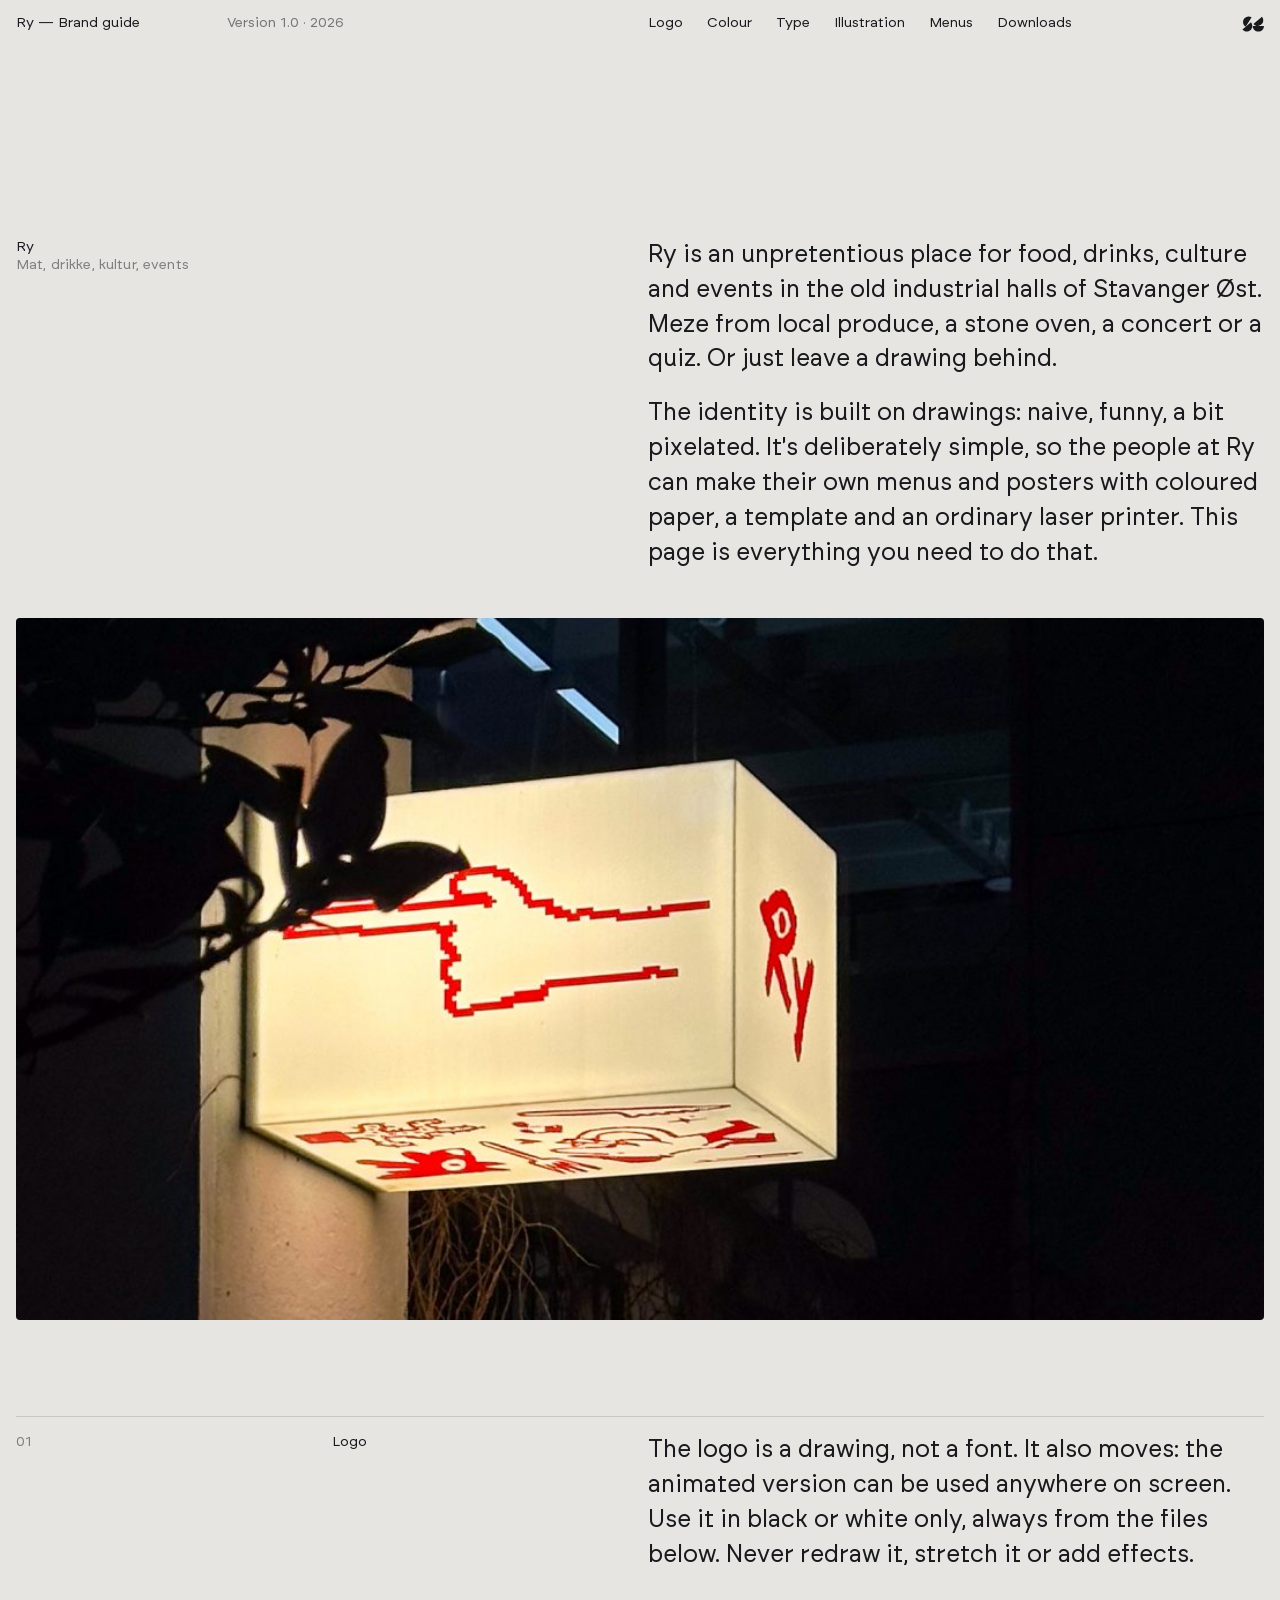
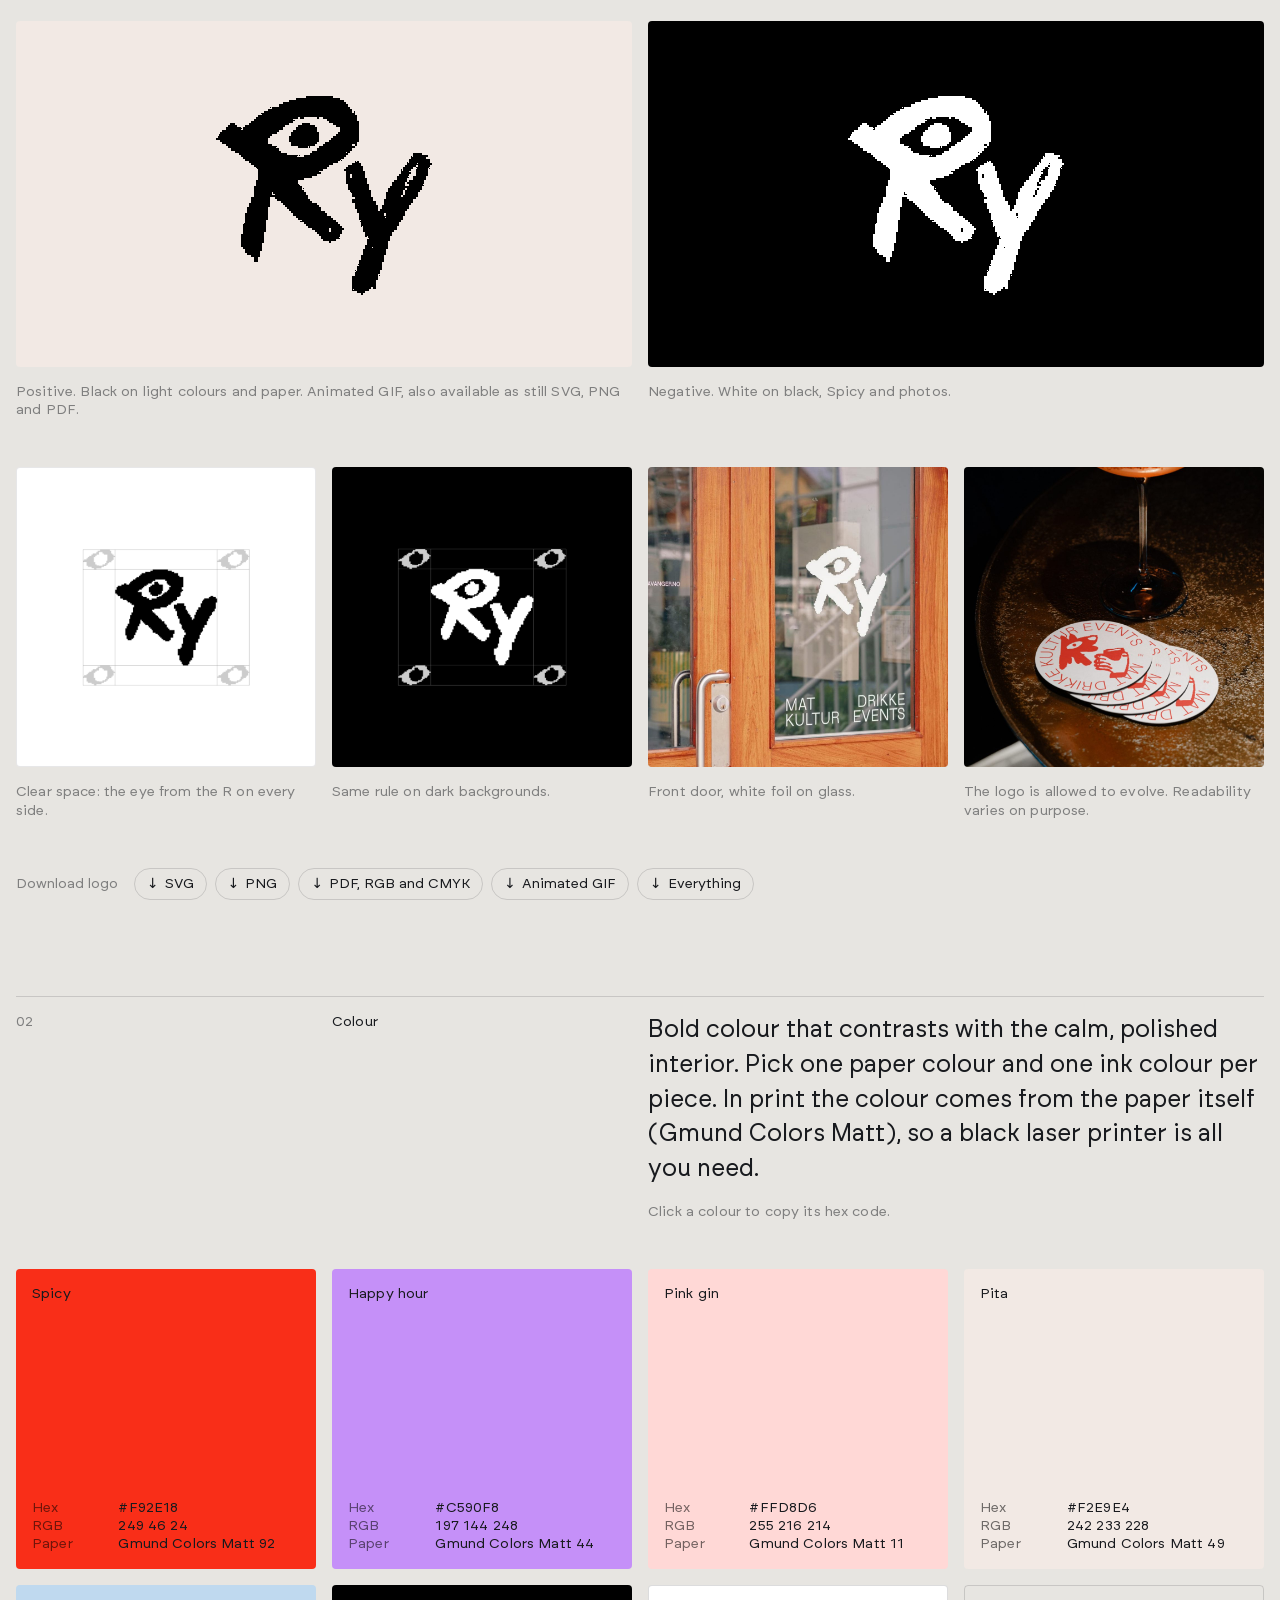
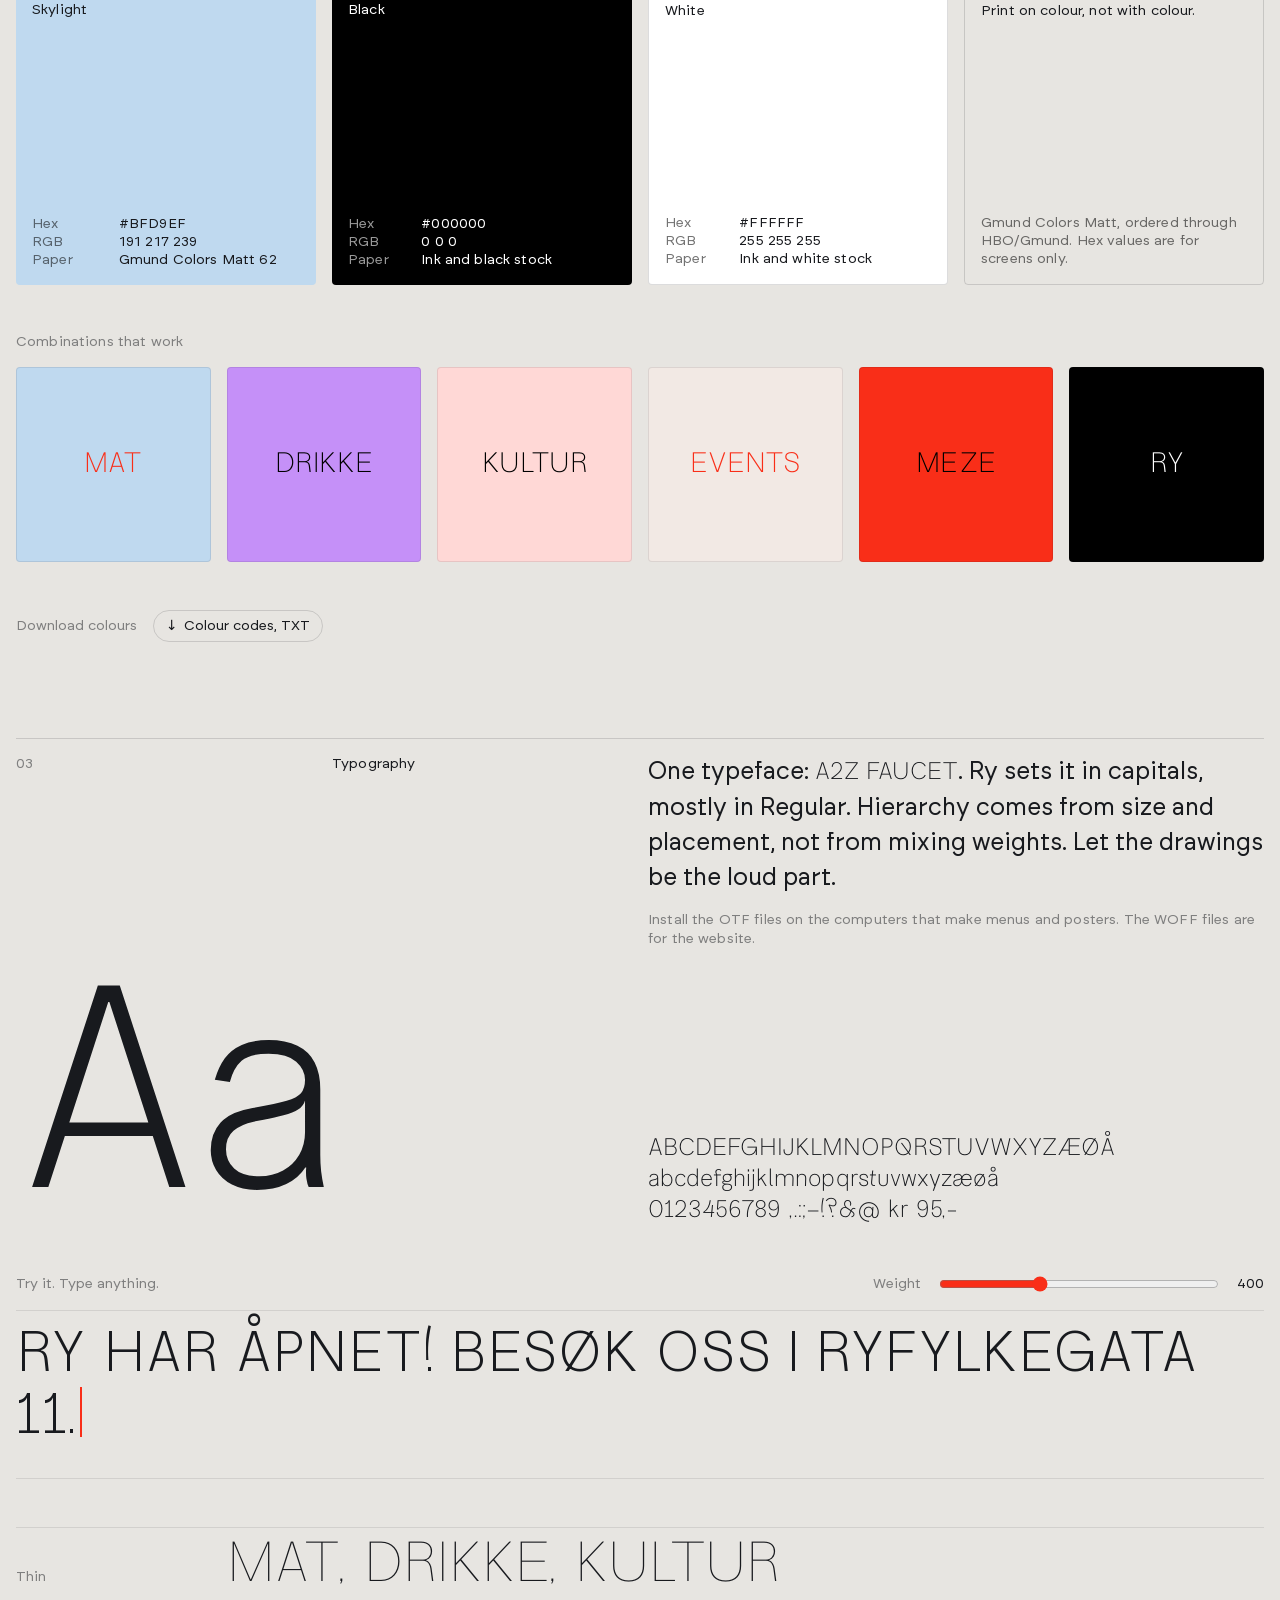
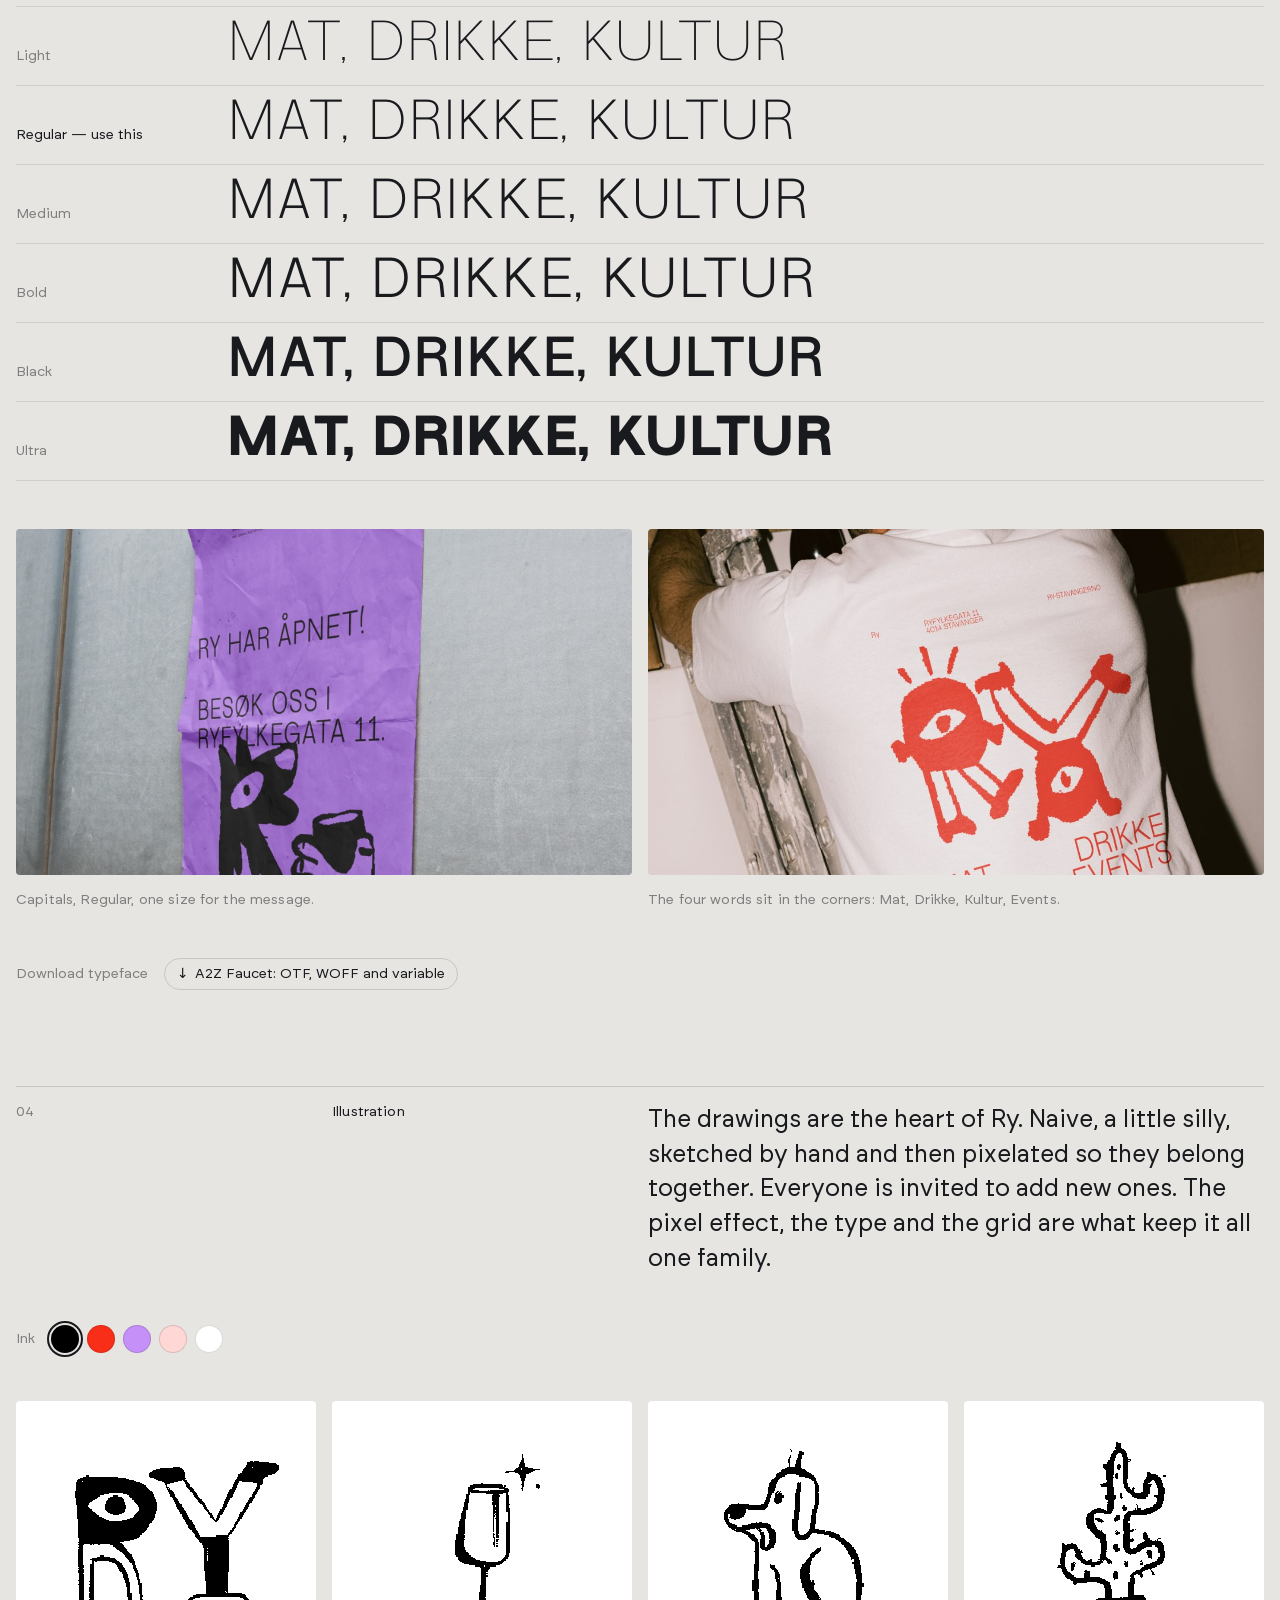
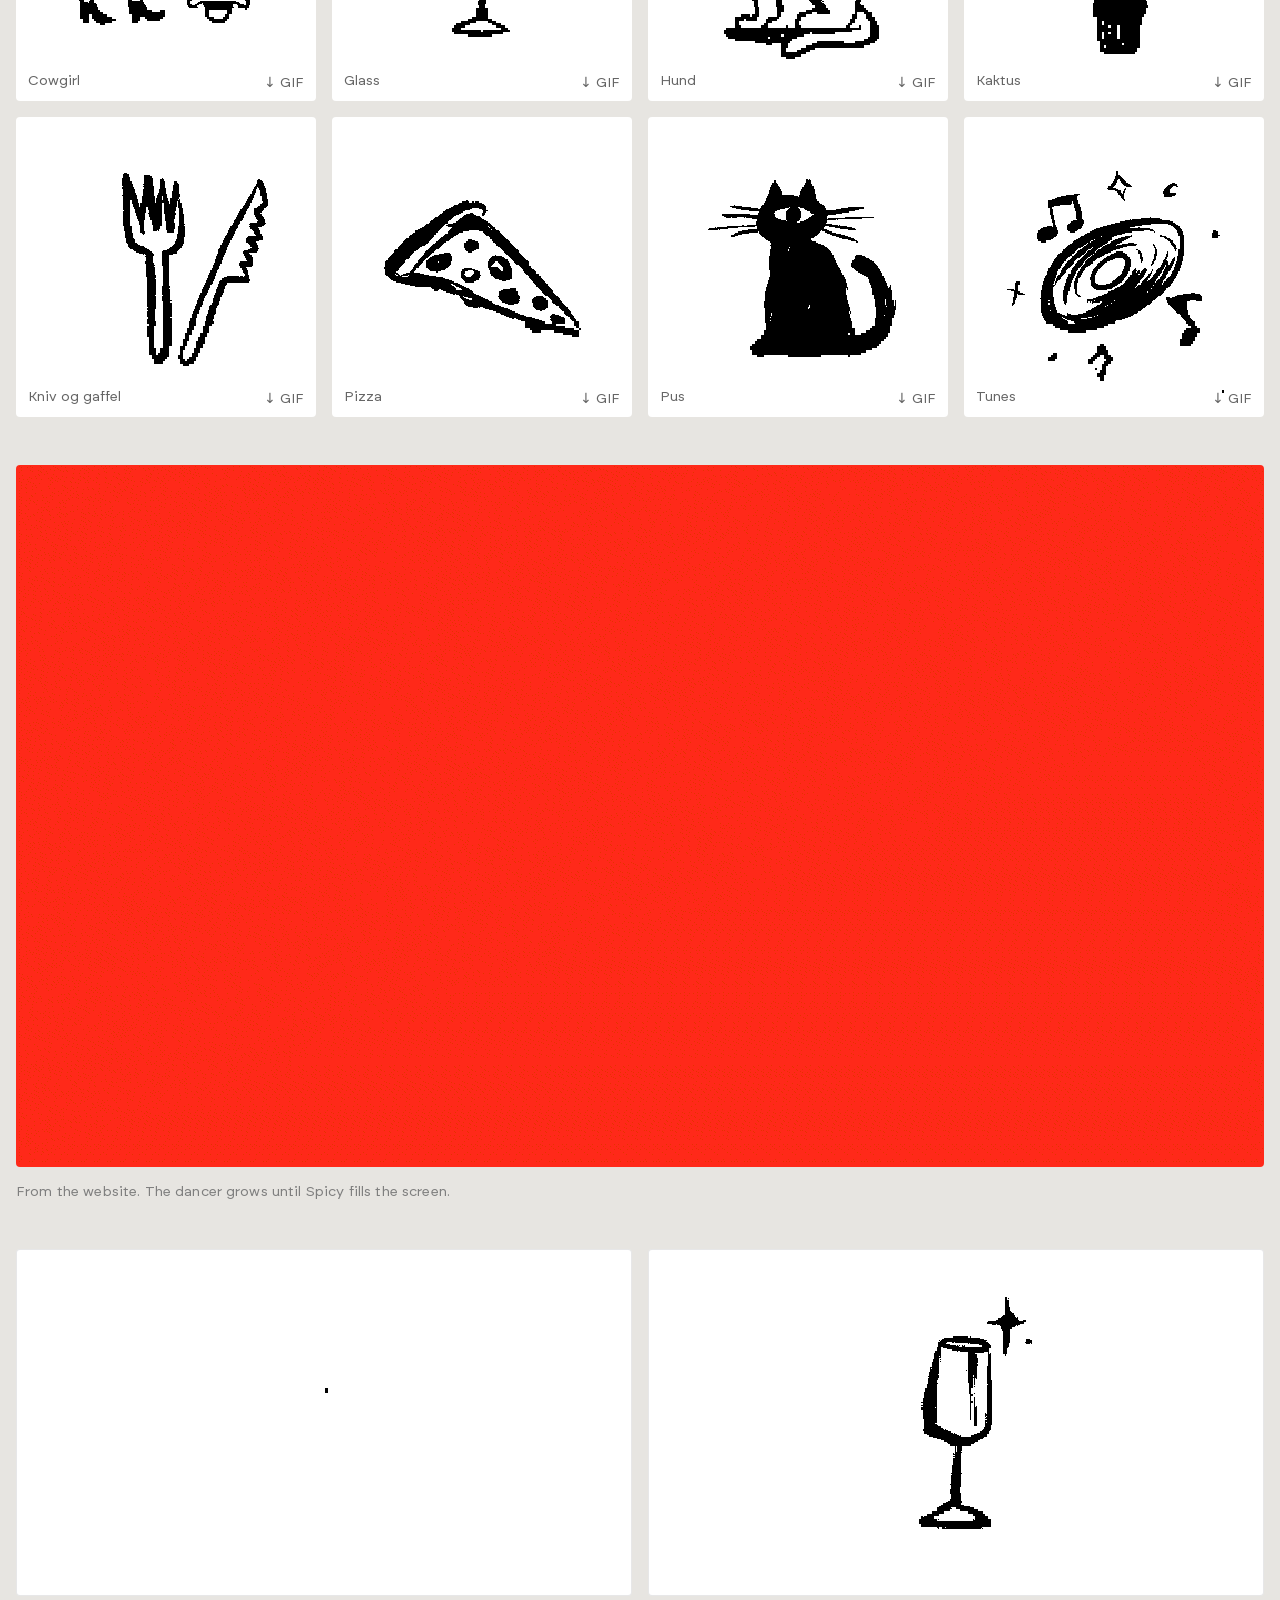
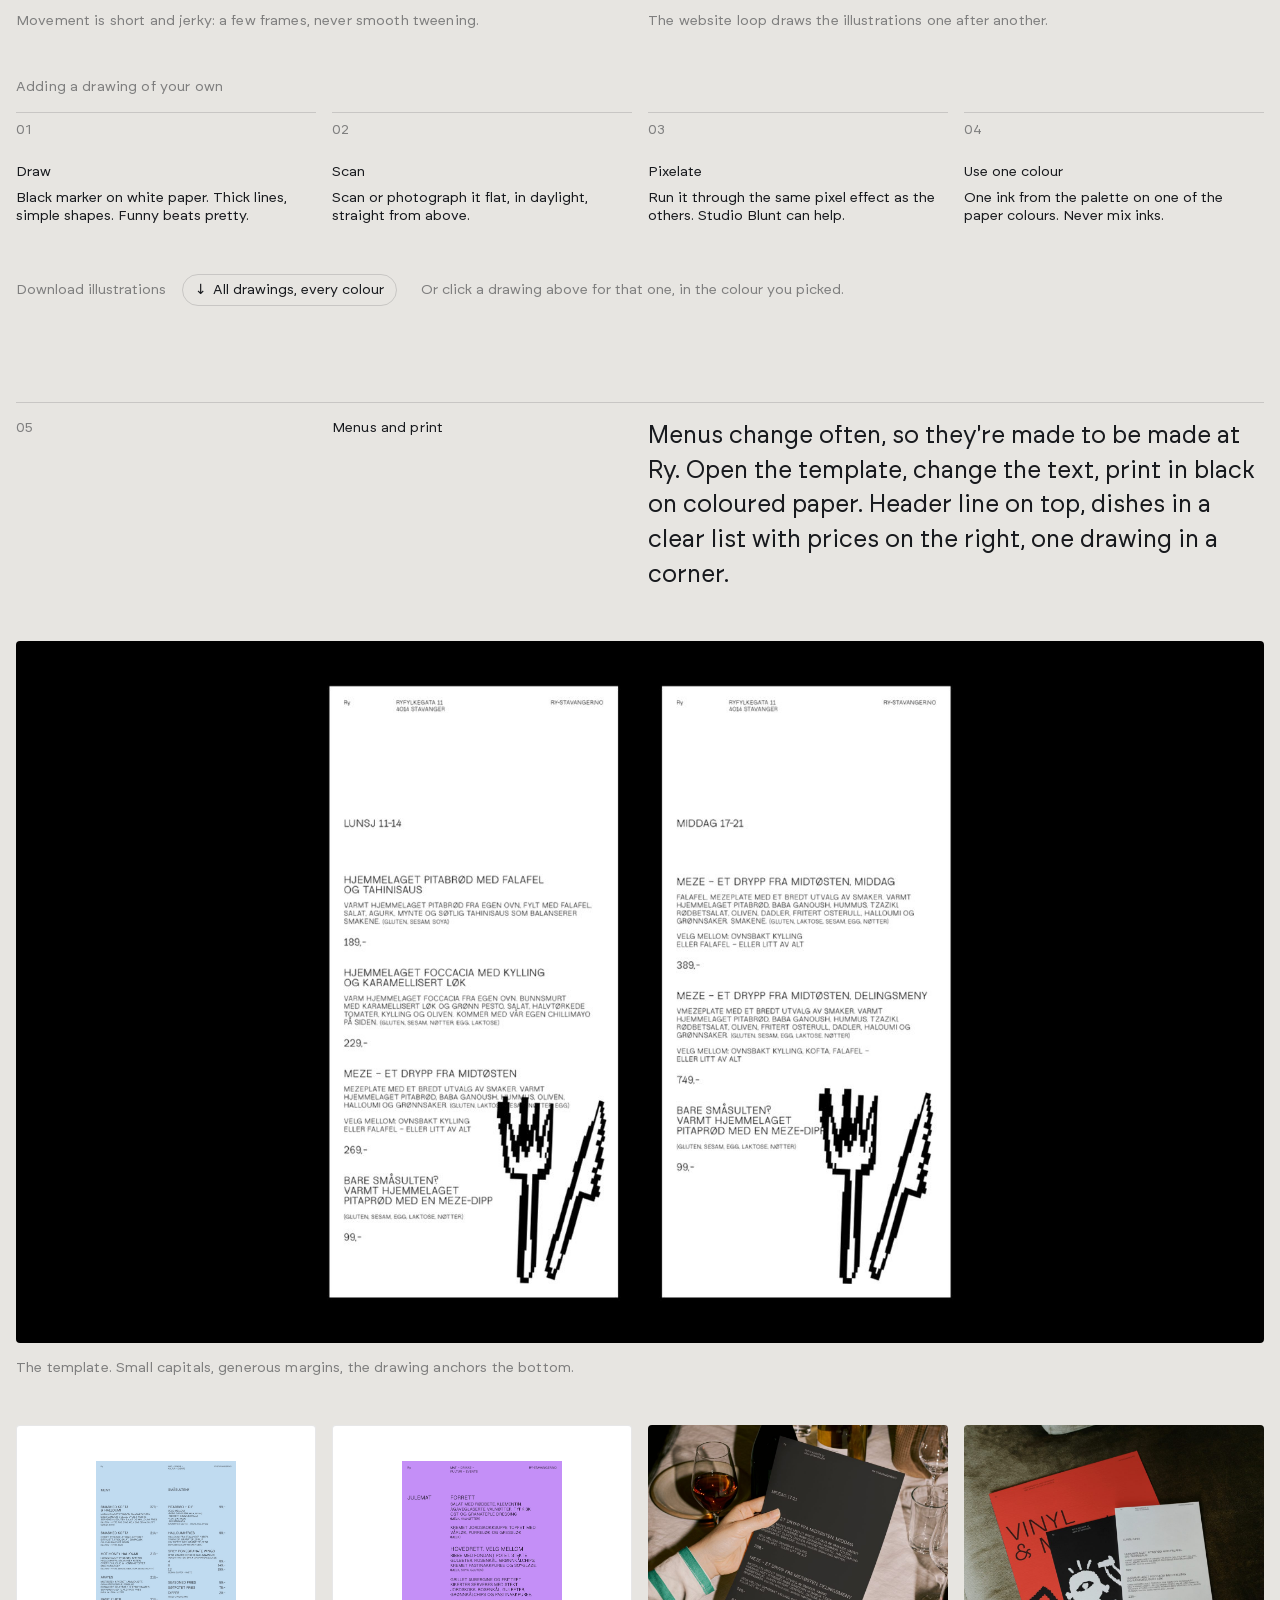
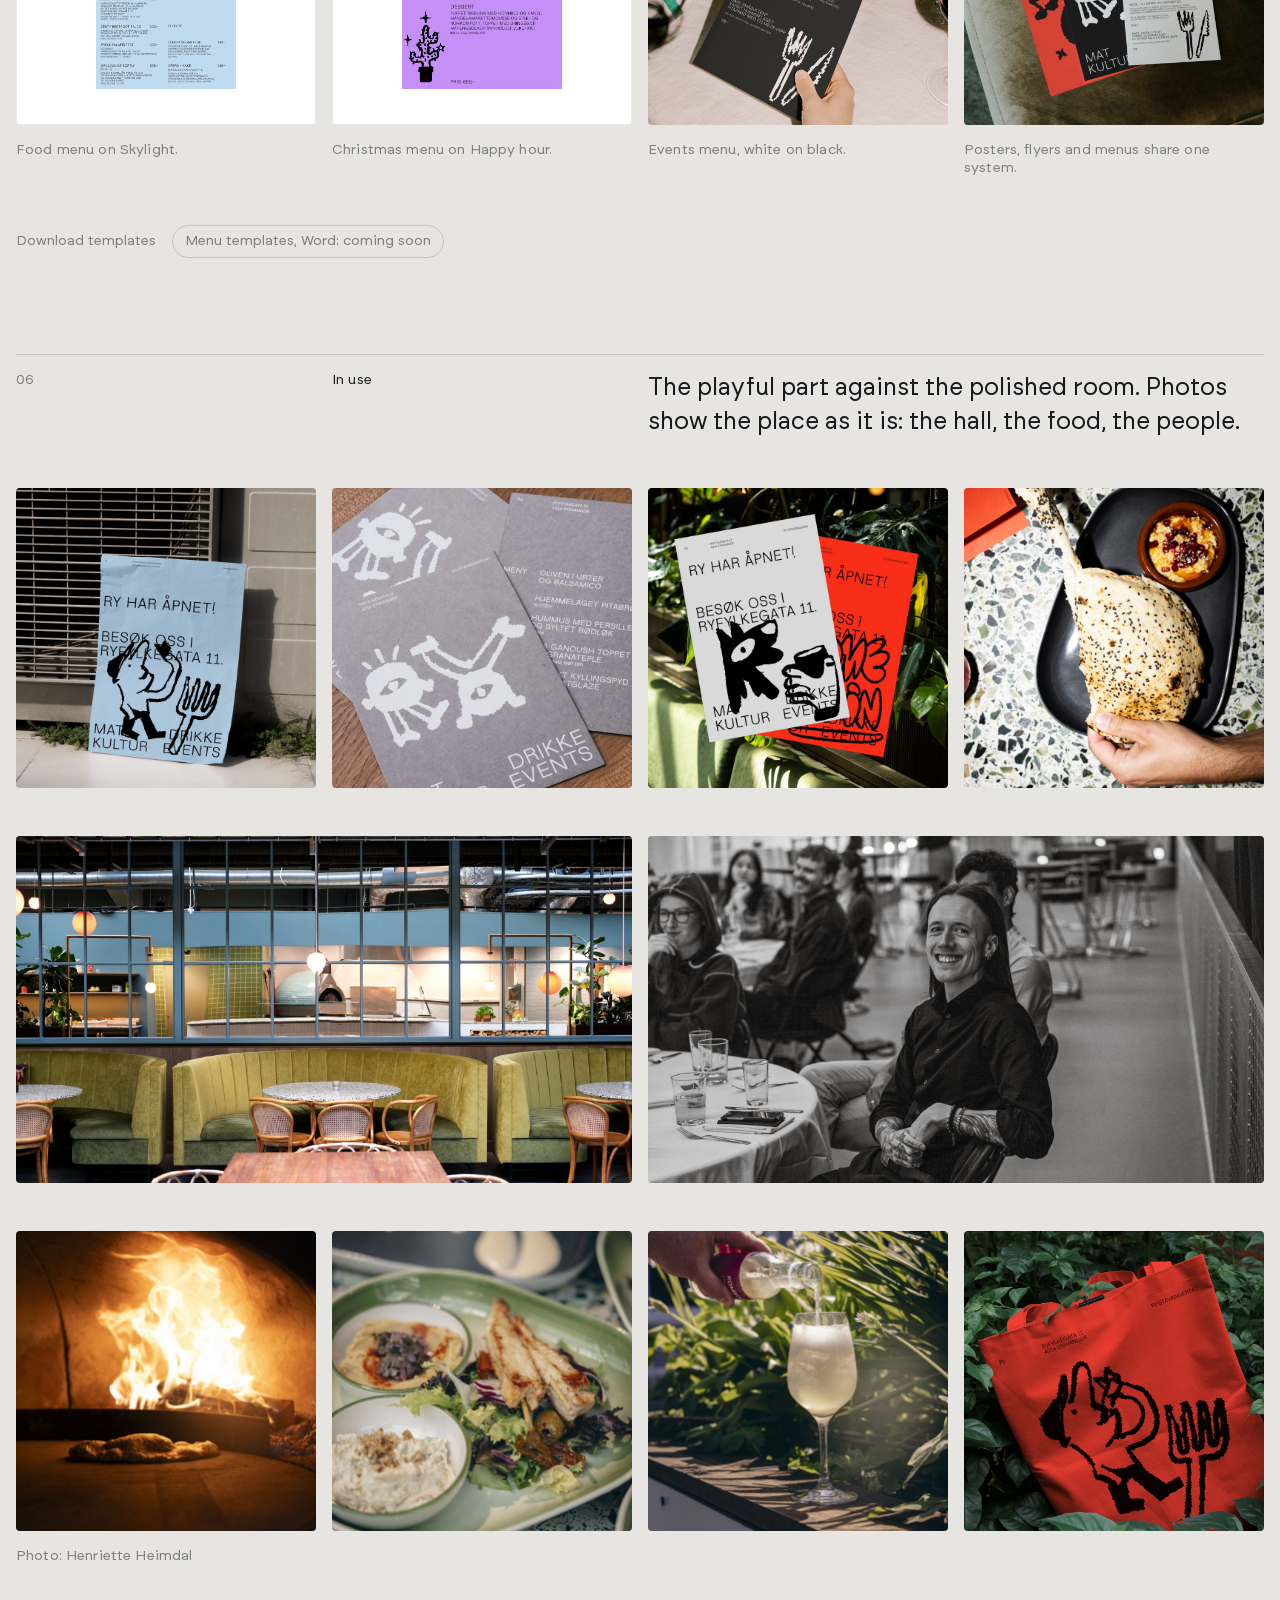
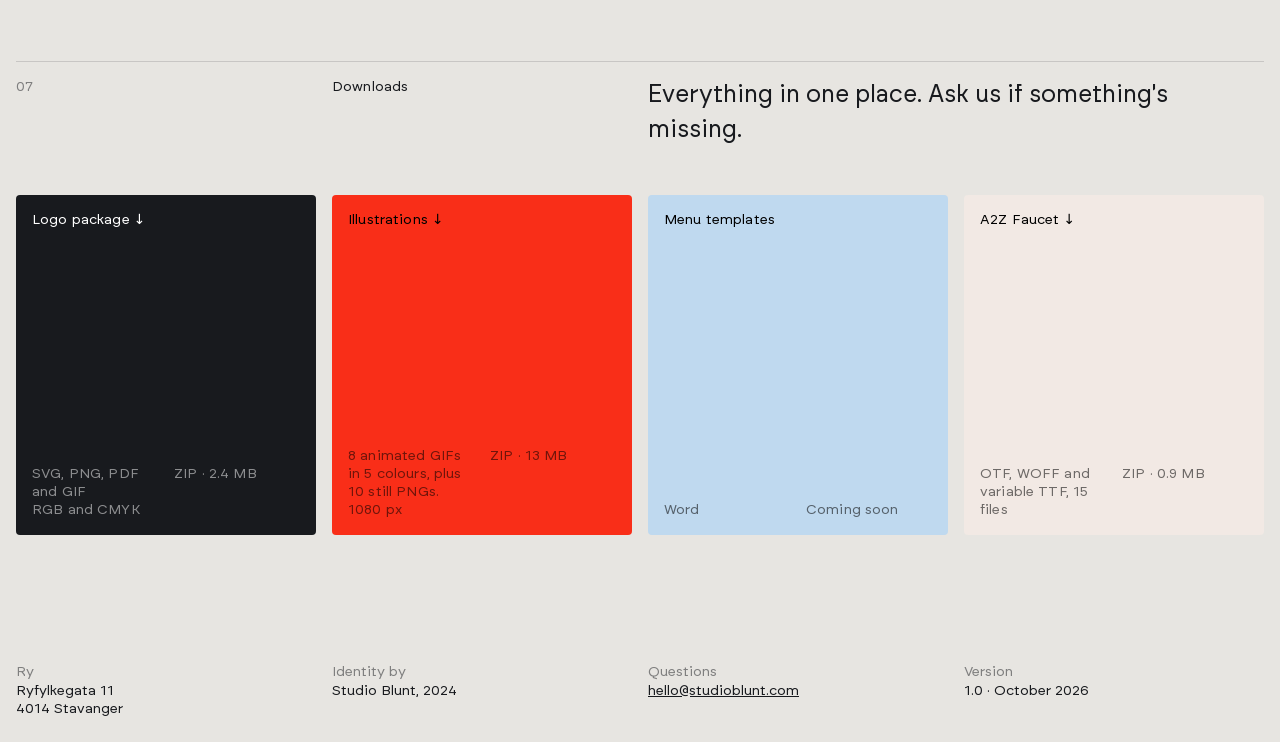
==== ry/index.html @ 8d899943 "Ry brand guide Co-Authored-By: Claude Opus 5.5 (1M context) <noreply@anthropic.com>" ====
<title>Ry brand guide</title>
<!-- No <html>/<head>/<body> of its own: the claude.ai artifact host wraps
     the page in its skeleton, and browsers build the same tree when the
     file is opened off disk. The viewer sets data-theme itself (light /
     dark / unset = follow the system), so only bluntness is set here. -->
<script>document.documentElement.lang = "en"; document.documentElement.dataset.bluntness = "3";</script>
<link rel="stylesheet" href="system/tokens.css">
<link rel="stylesheet" href="system/components.css">
<style>
  /* ============================================================
     RY — BRAND GUIDE
     A one-pager on the Studio Blunt system: the chrome (nav, grid,
     text/media/box components, Brockmann) is ours; everything Ry
     owns (colour, A2Z Faucet, the drawings) is shown as content.

     To make the next client's guide: copy this folder, swap the
     --ry-* tokens, the @font-face block and assets/. system/ is a
     copy of Website/design system/{tokens,components}.css + fonts,
     kept inside the folder so the guide publishes and travels as one unit.
     ============================================================ */

  /* The client's typeface. Studio Blunt's licence covers any use, web included. */
  @font-face { font-family: "A2Z Faucet"; src: url("assets/fonts/A2Z-Faucet-Thin.woff") format("woff");    font-weight: 100; font-display: swap }
  @font-face { font-family: "A2Z Faucet"; src: url("assets/fonts/A2Z-Faucet-Light.woff") format("woff");   font-weight: 300; font-display: swap }
  @font-face { font-family: "A2Z Faucet"; src: url("assets/fonts/A2Z-Faucet-Regular.woff") format("woff"); font-weight: 400; font-display: swap }
  @font-face { font-family: "A2Z Faucet"; src: url("assets/fonts/A2Z-Faucet-Medium.woff") format("woff");  font-weight: 500; font-display: swap }
  @font-face { font-family: "A2Z Faucet"; src: url("assets/fonts/A2Z-Faucet-Bold.woff") format("woff");    font-weight: 700; font-display: swap }
  @font-face { font-family: "A2Z Faucet"; src: url("assets/fonts/A2Z-Faucet-Black.woff") format("woff");   font-weight: 900; font-display: swap }
  @font-face { font-family: "A2Z Faucet"; src: url("assets/fonts/A2Z-Faucet-Ultra.woff") format("woff");   font-weight: 950; font-display: swap }
  /* The variable cut drives the animated Aa (weight 100–950). */
  @font-face { font-family: "A2Z Faucet VAR"; src: url("assets/fonts/A2Z-Faucet-VAR.ttf") format("truetype"); font-weight: 100 950; font-display: swap }

  :root {
    /* Ry palette — names and values from the original Brandpad guide */
    --ry-black:     #000000;
    --ry-white:     #FFFFFF;
    --ry-happyhour: #C590F8;
    --ry-pinkgin:   #FFD8D6;
    --ry-pita:      #F2E9E4;
    --ry-skylight:  #BFD9EF;
    --ry-spicy:     #F92E18;

    --font-ry: "A2Z Faucet", var(--font-sans);
    --nav-h: 46px;
  }

  /* Dark mode with no data-theme set: the design system's own dark
     theme (tokens.css [data-theme="dark"]), applied from the OS setting.
     Ry's palette stays fixed in both — it's the content being shown. */
  @media (prefers-color-scheme: dark) {
    :root:not([data-theme="light"]) {
      --bg: var(--c-ink); --fg: var(--c-paper);
      --surface: var(--c-ink); --surface-2: var(--c-ink);
      --border:   rgb(var(--rgb-paper) / 0.15);
      --hairline: rgb(var(--rgb-paper) / 0.10);
      --muted:    rgb(var(--rgb-paper) / 0.50);
      --subtle:   rgb(var(--rgb-paper) / 0.25);
      --link: var(--c-paper); --link-hover: var(--c-georges);
      --focus: var(--c-georges);
      --selection: rgb(var(--rgb-georges) / 0.25);
      --btn-bg: rgb(var(--rgb-paper) / 0.25);
      color-scheme: dark;
    }
  }
  :root[data-theme="dark"] { color-scheme: dark }

  html { scroll-behavior: smooth; scroll-padding-top: var(--nav-h) }
  @media (prefers-reduced-motion: reduce) { html { scroll-behavior: auto } }
  img { display: block; max-width: 100% }
  a { color: inherit }

  /* ---------- NAV — the site's header, unchanged in spirit:
     12 master columns, no bar, white text blended by exclusion so it
     reads over photos and paper alike. ---------- */
  .site-head {
    position: fixed; inset: 0 0 auto 0; z-index: var(--z-chrome);
    display: grid; grid-template-columns: repeat(12, minmax(0, 1fr));
    column-gap: var(--gutter); align-items: baseline;
    padding: var(--space-2) var(--margin);
    font-size: var(--fs-detail); line-height: 1;
    mix-blend-mode: exclusion; isolation: isolate;
    pointer-events: none;
  }
  .site-head > * { justify-self: start; white-space: nowrap; min-width: 0; pointer-events: auto; color: var(--c-white); text-decoration: none }
  .at-1  { grid-column: 1 / 3 }
  .at-3  { grid-column: 3 / 5 }
  .at-7  { grid-column: 7 / 12 }
  .at-12 { grid-column: 12; justify-self: end; align-self: center }
  .menu { display: flex; gap: var(--space-3); align-items: baseline }
  .menu a { color: var(--c-white); text-decoration: none; transition: opacity var(--dur-1) var(--ease) }
  .menu a:hover, .menu a[aria-current] { opacity: .6 }
  .muted-w { color: var(--nav-muted) }
  .mark { height: 16px; aspect-ratio: 148.31 / 106.14; display: inline-block }
  .mark svg { display: block; width: 100%; height: 100% }
  .mark path { fill: var(--c-white) }

  /* ---------- PAGE RHYTHM ---------- */
  main > section { padding-block: var(--space-5) 0 }
  .stack { display: grid; row-gap: var(--space-4) }
  .stack-sm { display: grid; row-gap: var(--space-2) }
  .sec-head { padding-top: var(--space-2); border-top: var(--border-1) solid var(--border) }
  .sec-head .c-label:first-child { color: var(--muted) }
  .c-body p + p { margin-top: 0.8em }
  .note { font-size: var(--fs-detail); line-height: 1.3; letter-spacing: .01em; color: var(--muted) }

  .intro { padding-top: calc(var(--nav-h) + var(--space-7)) }

  /* ---------- LOGO ---------- */
  .logo-tile { display: grid; place-items: center }
  /* components.css stretches every frame child to inset:0 (for photos);
     the logo and clear-space art sit centred at their own size instead. */
  .logo-tile > img { position: static; width: 46%; height: auto; image-rendering: pixelated }
  .clear-tile { display: grid; place-items: center }
  .clear-tile > img { position: static; width: 80%; height: auto }

  /* ---------- COLOUR ---------- */
  /* A <button> needs the page font, but `font: inherit` would also inherit
     the 24px body size over .box's 14px — so only the family is inherited. */
  .swatch { grid-column: span 3; cursor: copy; text-align: left; font-family: inherit; appearance: none;
            transition: transform var(--dur-1) var(--ease) }
  .swatch:active { transform: scale(.985) }
  .swatch .box-lead { font-family: inherit; font-size: var(--fs-detail); line-height: 1.3; letter-spacing: .01em }
  .swatch.on-dark { color: var(--c-white) }
  .swatch.on-dark .box-muted { color: rgb(255 255 255 / .6) }
  .swatch .box-muted { color: rgb(0 0 0 / .55) }
  .swatch .copied { opacity: 0; transition: opacity var(--dur-1) var(--ease) }
  .swatch.is-copied .copied { opacity: 1 }
  .swatch-white { border: var(--border-1) solid var(--border) }
  .pairs { display: grid; grid-template-columns: repeat(6, minmax(0,1fr)); gap: var(--gutter) }
  .pair { aspect-ratio: 1; border-radius: var(--radius-media); display: grid; place-items: center;
          font-family: var(--font-ry); font-size: clamp(18px, 2.2vw, 32px); text-transform: uppercase; line-height: 1;
          border: var(--border-1) solid var(--hairline) }

  /* ---------- TYPE ---------- */
  .ry-type { font-family: var(--font-ry); text-transform: uppercase }
  .specimen { display: grid; grid-template-columns: repeat(12, minmax(0,1fr)); column-gap: var(--gutter); align-items: end }
  /* The big Aa breathes through the variable font's whole weight axis. */
  /* The big Aa rides the variable font's weight axis back and forth at a
     constant speed (linear, alternating — no easing, so it never pauses at
     either end), the a a quarter-cycle behind the A so the weight rolls
     across. Animating the wght axis keeps it continuous. */
  .specimen .aa { grid-column: 1 / span 6; font-family: "A2Z Faucet VAR", var(--font-ry); font-size: min(var(--fs-display) * 2.4, 30vw); line-height: .8; letter-spacing: -0.02em }
  .specimen .aa span { display: inline-block; animation: aa-wave 2.6s linear infinite alternate }
  .specimen .aa span:first-child { animation-delay: -0.65s }
  @keyframes aa-wave {
    from { font-variation-settings: "wght" 100 }
    to   { font-variation-settings: "wght" 950 }
  }
  @media (prefers-reduced-motion: reduce) { .specimen .aa span { animation: none; font-variation-settings: "wght" 400 } }
  .specimen .glyphs { grid-column: 7 / span 6; font-family: var(--font-ry); font-size: var(--fs-body); line-height: 1.3; word-break: break-all }
  .weights { list-style: none; border-top: var(--border-1) solid var(--hairline) }
  .weights li { display: grid; grid-template-columns: repeat(12, minmax(0,1fr)); column-gap: var(--gutter);
                align-items: baseline; padding-block: var(--space-1); border-bottom: var(--border-1) solid var(--hairline) }
  .weights .w-name { grid-column: 1 / span 2; font-size: var(--fs-detail); color: var(--muted) }
  .weights .w-sample { grid-column: 3 / -1; font-family: var(--font-ry); font-size: clamp(28px, 4.4vw, 64px); line-height: 1.1; text-transform: uppercase; white-space: nowrap; overflow: hidden; text-overflow: ellipsis }
  .weights li.is-main .w-name { color: var(--fg) }
  /* Plain like a page in a document: no fill, a blinking cursor at the
     end of the text until you click in (then the real caret takes over). */
  .tester { font-family: "A2Z Faucet VAR", var(--font-ry); font-variation-settings: "wght" var(--wght, 400);
            font-size: clamp(28px, 4.4vw, 64px); line-height: 1.05; text-transform: uppercase;
            padding-block: var(--space-2); color: var(--fg); caret-color: var(--ry-spicy);
            border-block: var(--border-1) solid var(--hairline); outline: none; min-height: 3em }
  .tester:not(:focus)::after { content: ""; display: inline-block; width: 2px; height: .9em; margin-left: .06em;
                               vertical-align: -.08em; background: var(--ry-spicy); animation: caret-blink 1.06s steps(1) infinite }
  @keyframes caret-blink { 50% { opacity: 0 } }
  .tester-ctl { display: flex; flex-wrap: wrap; gap: var(--space-2); align-items: center; font-size: var(--fs-detail); color: var(--muted) }
  .tester-ctl input { flex: 0 1 280px; accent-color: var(--ry-spicy) }
  .tester-ctl output { color: var(--fg); font-variant-numeric: tabular-nums; min-width: 3ch }

  /* ---------- ILLUSTRATION ---------- */
  .chips { display: flex; flex-wrap: wrap; gap: var(--space-1); align-items: center; font-size: var(--fs-detail) }
  .chips span { color: var(--muted); margin-right: var(--space-1) }
  .chip { width: 28px; height: 28px; border-radius: 50%; border: var(--border-1) solid var(--border); cursor: pointer; padding: 0 }
  .chip[aria-pressed="true"] { outline: 2px solid var(--fg); outline-offset: 2px }
  .ill-grid { display: grid; grid-template-columns: repeat(4, minmax(0,1fr)); gap: var(--gutter) }
  .ill { aspect-ratio: 1; border-radius: var(--radius-media); background: var(--ill-bg, #fff); position: relative; overflow: hidden;
         transition: background-color var(--dur-2) var(--ease) }
  .ill img { position: absolute; inset: 0; width: 100%; height: 100%; object-fit: contain; image-rendering: pixelated }
  .ill figcaption { position: absolute; left: 12px; bottom: 10px; font-size: var(--fs-detail); color: var(--ill-fg, #000); opacity: .6 }
  .ill a { position: absolute; inset: 0; display: flex; align-items: flex-end; justify-content: flex-end; padding: 8px 12px;
           font-size: var(--fs-detail); color: var(--ill-fg, #000); text-decoration: none; opacity: .6; transition: opacity var(--dur-1) var(--ease) }
  .ill a:hover, .ill a:focus-visible { opacity: 1 }
  .steps { list-style: none; counter-reset: s; display: grid; grid-template-columns: repeat(4, minmax(0,1fr)); gap: var(--gutter) }
  .steps li { counter-increment: s; font-size: var(--fs-detail); line-height: 1.3; padding-top: var(--space-1); border-top: var(--border-1) solid var(--border) }
  .steps li::before { content: counter(s, decimal-leading-zero); display: block; color: var(--muted); margin-bottom: var(--space-3) }
  .steps b { display: block; font-weight: var(--weight-regular); margin-bottom: var(--space-1) }

  .contain .media-frame > img { object-fit: contain }
  .on-pita .media-frame { background: var(--ry-pita) }
  .on-black .media-frame { background: #000 }
  .on-white .media-frame { background: #fff; box-shadow: inset 0 0 0 1px var(--hairline) }
  /* Menu sheets sit small and centred on white, like paper on a table. */
  .sheet .media-frame { background: #fff; box-shadow: inset 0 0 0 1px var(--hairline) }
  .sheet .media-frame > img { inset: 12%; width: 76%; height: 76%; object-fit: contain }

  /* ---------- SMALL TYPE ----------
     Everything reads at the menu's size (the detail role, 14px) except
     the intro paragraph of each section. */
  .sec-head > .c-label, .text-6-6 > .c-label { font-size: var(--fs-detail); line-height: 1.3; letter-spacing: .01em }

  /* ---------- SECTION DOWNLOADS ---------- */
  .dl-row { display: flex; flex-wrap: wrap; gap: var(--space-1); align-items: center; font-size: var(--fs-detail); line-height: 1.3 }
  .dl-row > span { color: var(--muted); margin-right: var(--space-1) }
  .dl-btn { display: inline-flex; gap: 6px; align-items: center; padding: 6px 12px; border: var(--border-1) solid var(--border);
            border-radius: var(--radius-control); color: var(--fg); text-decoration: none; transition: background-color var(--dur-1) var(--ease) }
  .dl-btn::before { content: "↓" }
  .dl-btn:hover { background: var(--hairline) }
  .dl-btn[aria-disabled="true"] { color: var(--muted); pointer-events: none }
  .dl-btn[aria-disabled="true"]::before { content: none }

  /* ---------- DOWNLOADS ---------- */
  .downloads .box { aspect-ratio: auto; min-height: 340px; grid-column: span 3 }
  .downloads .box a.dl { text-decoration: none }
  .downloads .box a.dl::after { content: " ↓" }
  .downloads .box a.dl:hover { opacity: .6 }
  .box-spicy { background: var(--ry-spicy); color: #000; border-color: transparent }
  .box-spicy .box-muted { color: rgb(0 0 0 / .55) }
  .box-sky { background: var(--ry-skylight); color: #000 }
  .box-sky .box-muted, .box-pita .box-muted { color: rgb(0 0 0 / .55) }
  .box-pita { background: var(--ry-pita); color: #000 }

  footer { padding: var(--space-6) 0 var(--space-3) }
  footer .row { font-size: var(--fs-detail); line-height: 1.3 }
  footer .row > * { grid-column: span 3 }

  .toast { position: fixed; left: 50%; bottom: var(--space-3); transform: translate(-50%, 20px); opacity: 0;
           background: var(--c-ink); color: var(--c-white); font-size: var(--fs-detail); padding: 10px 16px; border-radius: var(--radius-control);
           transition: opacity var(--dur-1) var(--ease), transform var(--dur-1) var(--ease); z-index: 200; pointer-events: none }
  .toast.show { opacity: 1; transform: translate(-50%, 0) }

  @media (max-width: 960px) {
    .swatch, .downloads .box { grid-column: span 6 }
    .pairs { grid-template-columns: repeat(3, minmax(0,1fr)) }
    .steps { grid-template-columns: repeat(2, minmax(0,1fr)) }
    .at-3 { display: none }
  }
  @media (max-width: 720px) {
    :root { --fs-body: 18px }
    main > section { padding-block: var(--space-4) 0 }
    .site-head .menu { display: none }
    .at-1 { grid-column: 1 / 10 }
    .swatch, .downloads .box { grid-column: 1 / -1; aspect-ratio: auto; min-height: 220px }
    .ill-grid { grid-template-columns: repeat(2, minmax(0,1fr)) }
    .specimen .aa, .specimen .glyphs { grid-column: 1 / -1 }
    .specimen .glyphs { margin-top: var(--space-3) }
    .weights .w-name { grid-column: 1 / -1 }
    .weights .w-sample { grid-column: 1 / -1 }
    .steps { grid-template-columns: 1fr }
    footer .row > * { grid-column: 1 / -1 }
    .text-6-6 > .c-label:first-child, .text-3-3-6 > .c-label:first-child { margin-bottom: -8px }
  }
</style>

<header class="site-head">
  <a class="at-1" href="#top">Ry — Brand guide</a>
  <span class="at-3 muted-w">Version 1.0 · 2026</span>
  <nav class="menu at-7" aria-label="Sections">
    <a href="#logo">Logo</a>
    <a href="#colour">Colour</a>
    <a href="#type">Type</a>
    <a href="#illustration">Illustration</a>
    <a href="#menus">Menus</a>
    <a href="#downloads">Downloads</a>
  </nav>
  <a class="mark at-12" href="https://studioblunt.com" aria-label="Studio Blunt">
    <svg viewBox="0 0 148.31 106.14" aria-hidden="true">
      <path d="m132.55,4.59c13.21,15.75,11.16,39.22-4.59,52.43-15.75,13.21-39.22,11.16-52.43-4.59L132.55,4.59Z"/>
      <path d="m59.74,41.81c13.21,15.75,11.16,39.22-4.59,52.43-15.75,13.21-39.22,11.16-52.43-4.59l57.02-47.85Z"/>
      <path d="m24.34,71.5C6.91,60.61,1.61,37.65,12.5,20.21,23.4,2.78,46.36-2.52,63.79,8.37l-39.45,63.12Z"/>
      <path d="m145.59,65.72c0,20.55-16.66,37.22-37.22,37.22s-37.22-16.66-37.22-37.22h74.44Z"/>
    </svg>
  </a>
</header>

<main id="top" class="wrap">

  <!-- ─────────── INTRO ─────────── -->
  <section class="stack intro">
    <div class="text-6-6">
      <h1 class="c-label">Ry<br><span style="color:var(--muted)">Mat, drikke, kultur, events</span></h1>
      <div class="c-body">
        <p>Ry is an unpretentious place for food, drinks, culture and events in the old industrial halls of Stavanger Øst. Meze from local produce, a stone oven, a concert or a quiz. Or just leave a drawing behind.</p>
        <p>The identity is built on drawings: naive, funny, a bit pixelated. It's deliberately simple, so the people at Ry can make their own menus and posters with coloured paper, a template and an ordinary laser printer. This page is everything you need to do that.</p>
      </div>
    </div>
    <figure class="media media-12">
      <div class="media-frame"><img src="assets/img/lightbox.jpg" alt="Ry's red light box sign glowing at night, with a pixelated pointing hand"></div>
    </figure>
  </section>

  <!-- ─────────── 01 LOGO ─────────── -->
  <section id="logo" class="stack">
    <div class="text-3-3-6 sec-head">
      <h2 class="c-label">01</h2>
      <h2 class="c-label">Logo</h2>
      <div class="c-body">
        <p>The logo is a drawing, not a font. It also moves: the animated version can be used anywhere on screen. Use it in black or white only, always from the files below. Never redraw it, stretch it or add effects.</p>
      </div>
    </div>

    <div class="row">
      <figure class="media media-6">
        <div class="media-frame logo-tile" style="background:var(--ry-pita);color:#000"><img src="assets/logo/ry-logo-animated-black.gif" alt="Animated Ry logo in black"></div>
        <figcaption class="media-caption">Positive. Black on light colours and paper. Animated GIF, also available as still SVG, PNG and PDF.</figcaption>
      </figure>
      <figure class="media media-6">
        <div class="media-frame logo-tile" style="background:#000;color:#fff"><img src="assets/logo/ry-logo-animated-white.gif" alt="Animated Ry logo in white"></div>
        <figcaption class="media-caption">Negative. White on black, Spicy and photos.</figcaption>
      </figure>
      <figure class="media media-3">
        <div class="media-frame clear-tile" style="background:var(--ry-white);border:1px solid var(--hairline)"><img src="assets/logo/clearspace-pos.png" alt="Ry logo with clear space marked by the eye from the R in each corner"></div>
        <figcaption class="media-caption">Clear space: the eye from the R on every side.</figcaption>
      </figure>
      <figure class="media media-3">
        <div class="media-frame clear-tile" style="background:#000"><img src="assets/logo/clearspace-neg.png" alt="Negative Ry logo with clear space marked"></div>
        <figcaption class="media-caption">Same rule on dark backgrounds.</figcaption>
      </figure>
      <figure class="media media-3">
        <div class="media-frame"><img src="assets/img/door-close.jpg" alt="White Ry logo on the glass front door" loading="lazy"></div>
        <figcaption class="media-caption">Front door, white foil on glass.</figcaption>
      </figure>
      <figure class="media media-3">
        <div class="media-frame"><img src="assets/img/coasters.jpg" alt="Coasters with a red illustration and the words Mat, Drikke, Kultur, Events" loading="lazy"></div>
        <figcaption class="media-caption">The logo is allowed to evolve. Readability varies on purpose.</figcaption>
      </figure>
    </div>

    <div class="dl-row">
      <span>Download logo</span>
      <a class="dl-btn" href="assets/downloads/Ry_Logo_SVG.zip" download>SVG</a>
      <a class="dl-btn" href="assets/downloads/Ry_Logo_PNG.zip" download>PNG</a>
      <a class="dl-btn" href="assets/downloads/Ry_Logo_PDF.zip" download>PDF, RGB and CMYK</a>
      <a class="dl-btn" href="assets/downloads/Ry_Logo_GIF.zip" download>Animated GIF</a>
      <a class="dl-btn" href="assets/downloads/Ry_Logopakke.zip" download>Everything</a>
    </div>
  </section>

  <!-- ─────────── 02 COLOUR ─────────── -->
  <section id="colour" class="stack">
    <div class="text-3-3-6 sec-head">
      <h2 class="c-label">02</h2>
      <h2 class="c-label">Colour</h2>
      <div class="c-body">
        <p>Bold colour that contrasts with the calm, polished interior. Pick one paper colour and one ink colour per piece. In print the colour comes from the paper itself (Gmund Colors Matt), so a black laser printer is all you need.</p>
        <p class="note" style="margin-top:var(--space-2)">Click a colour to copy its hex code.</p>
      </div>
    </div>

    <div class="row" id="swatches" style="row-gap:var(--gutter)"></div>

    <div class="stack-sm">
      <p class="note">Combinations that work</p>
      <div class="pairs">
        <div class="pair" style="background:var(--ry-skylight);color:var(--ry-spicy)">Mat</div>
        <div class="pair" style="background:var(--ry-happyhour);color:#000">Drikke</div>
        <div class="pair" style="background:var(--ry-pinkgin);color:#000">Kultur</div>
        <div class="pair" style="background:var(--ry-pita);color:var(--ry-spicy)">Events</div>
        <div class="pair" style="background:var(--ry-spicy);color:#000">Meze</div>
        <div class="pair" style="background:#000;color:#fff">Ry</div>
      </div>
    </div>

    <div class="dl-row">
      <span>Download colours</span>
      <a class="dl-btn" href="assets/downloads/Ry_Farger.txt" download>Colour codes, TXT</a>
    </div>
  </section>

  <!-- ─────────── 03 TYPE ─────────── -->
  <section id="type" class="stack">
    <div class="text-3-3-6 sec-head">
      <h2 class="c-label">03</h2>
      <h2 class="c-label">Typography</h2>
      <div class="c-body">
        <p>One typeface: <span class="ry-type">A2Z Faucet</span>. Ry sets it in capitals, mostly in Regular. Hierarchy comes from size and placement, not from mixing weights. Let the drawings be the loud part.</p>
        <p class="note" style="margin-top:var(--space-2)">Install the OTF files on the computers that make menus and posters. The WOFF files are for the website.</p>
      </div>
    </div>

    <div class="specimen">
      <div class="aa" aria-label="Aa"><span aria-hidden="true">A</span><span aria-hidden="true">a</span></div>
      <div class="glyphs">ABCDEFGHIJKLMNOPQRSTUVWXYZÆØÅ<br>abcdefghijklmnopqrstuvwxyzæøå<br>0123456789 ,.:;–!?&amp;@ kr 95,-</div>
    </div>

    <div class="stack-sm">
      <div class="tester-ctl"><span>Try it. Type anything.</span><label for="wght" style="margin-left:auto">Weight</label><input id="wght" type="range" min="100" max="950" step="1" value="400"><output id="wghtOut" for="wght">400</output></div>
      <div class="tester" contenteditable="true" spellcheck="false" aria-label="Type tester">Ry har åpnet! Besøk oss i Ryfylkegata 11.</div>
    </div>

    <ul class="weights">
      <li><span class="w-name">Thin</span><span class="w-sample" style="font-weight:100">Mat, drikke, kultur</span></li>
      <li><span class="w-name">Light</span><span class="w-sample" style="font-weight:300">Mat, drikke, kultur</span></li>
      <li class="is-main"><span class="w-name">Regular — use this</span><span class="w-sample" style="font-weight:400">Mat, drikke, kultur</span></li>
      <li><span class="w-name">Medium</span><span class="w-sample" style="font-weight:500">Mat, drikke, kultur</span></li>
      <li><span class="w-name">Bold</span><span class="w-sample" style="font-weight:700">Mat, drikke, kultur</span></li>
      <li><span class="w-name">Black</span><span class="w-sample" style="font-weight:900">Mat, drikke, kultur</span></li>
      <li><span class="w-name">Ultra</span><span class="w-sample" style="font-weight:950">Mat, drikke, kultur</span></li>
    </ul>

    <div class="row">
      <figure class="media media-6">
        <div class="media-frame"><img src="assets/img/poster-violet.jpg" alt="Violet poster: Ry har åpnet, set in capitals with a pixelated drawing" loading="lazy"></div>
        <figcaption class="media-caption">Capitals, Regular, one size for the message.</figcaption>
      </figure>
      <figure class="media media-6">
        <div class="media-frame"><img src="assets/img/tshirt.jpg" alt="White T-shirt with red illustration and Mat, Kultur, Drikke, Events" loading="lazy"></div>
        <figcaption class="media-caption">The four words sit in the corners: Mat, Drikke, Kultur, Events.</figcaption>
      </figure>
    </div>

    <div class="dl-row">
      <span>Download typeface</span>
      <a class="dl-btn" href="assets/downloads/A2Z_Faucet.zip" download>A2Z Faucet: OTF, WOFF and variable</a>
    </div>
  </section>

  <!-- ─────────── 04 ILLUSTRATION ─────────── -->
  <section id="illustration" class="stack">
    <div class="text-3-3-6 sec-head">
      <h2 class="c-label">04</h2>
      <h2 class="c-label">Illustration</h2>
      <div class="c-body">
        <p>The drawings are the heart of Ry. Naive, a little silly, sketched by hand and then pixelated so they belong together. Everyone is invited to add new ones. The pixel effect, the type and the grid are what keep it all one family.</p>
      </div>
    </div>

    <div class="chips" role="group" aria-label="Illustration colours">
      <span>Ink</span>
      <button class="chip" data-ink="black" data-hex="#000000" style="background:#000" aria-pressed="true" aria-label="Black ink"></button>
      <button class="chip" data-ink="spicy" data-hex="#F92E18" style="background:#F92E18" aria-pressed="false" aria-label="Spicy ink"></button>
      <button class="chip" data-ink="happyhour" data-hex="#C590F8" style="background:#C590F8" aria-pressed="false" aria-label="Happy hour ink"></button>
      <button class="chip" data-ink="pinkgin" data-hex="#FFD8D6" style="background:#FFD8D6" aria-pressed="false" aria-label="Pink gin ink"></button>
      <button class="chip" data-ink="white" data-hex="#FFFFFF" style="background:#fff" aria-pressed="false" aria-label="White ink"></button>
    </div>

    <div class="ill-grid" id="ills"></div>

    <div class="row">
      <figure class="media media-12 contain">
        <div class="media-frame" style="background:#fff;box-shadow:inset 0 0 0 1px var(--hairline)"><img src="assets/anim/block-dance-wide.gif" alt="Animated red character dancing, then growing until it fills the frame" loading="lazy" style="image-rendering:pixelated"></div>
        <figcaption class="media-caption">From the website. The dancer grows until Spicy fills the screen.</figcaption>
      </figure>
      <figure class="media media-6 contain">
        <div class="media-frame" style="background:#fff;box-shadow:inset 0 0 0 1px var(--hairline)"><img src="assets/anim/block-dance.gif" alt="Animated black character doing a handstand" loading="lazy" style="image-rendering:pixelated"></div>
        <figcaption class="media-caption">Movement is short and jerky: a few frames, never smooth tweening.</figcaption>
      </figure>
      <figure class="media media-6 contain">
        <div class="media-frame" style="background:#fff;box-shadow:inset 0 0 0 1px var(--hairline)"><img src="assets/anim/web-loop.gif" alt="Animated loop that draws one illustration after another" loading="lazy" style="image-rendering:pixelated"></div>
        <figcaption class="media-caption">The website loop draws the illustrations one after another.</figcaption>
      </figure>
    </div>

    <div class="stack-sm">
      <p class="note">Adding a drawing of your own</p>
      <ol class="steps">
        <li><b>Draw</b>Black marker on white paper. Thick lines, simple shapes. Funny beats pretty.</li>
        <li><b>Scan</b>Scan or photograph it flat, in daylight, straight from above.</li>
        <li><b>Pixelate</b>Run it through the same pixel effect as the others. Studio Blunt can help.</li>
        <li><b>Use one colour</b>One ink from the palette on one of the paper colours. Never mix inks.</li>
      </ol>
    </div>

    <div class="dl-row">
      <span>Download illustrations</span>
      <a class="dl-btn" href="assets/downloads/Ry_Illustrasjoner.zip" download>All drawings, every colour</a>
      <span style="margin-left:var(--space-2)">Or click a drawing above for that one, in the colour you picked.</span>
    </div>
  </section>

  <!-- ─────────── 05 MENUS ─────────── -->
  <section id="menus" class="stack">
    <div class="text-3-3-6 sec-head">
      <h2 class="c-label">05</h2>
      <h2 class="c-label">Menus and print</h2>
      <div class="c-body">
        <p>Menus change often, so they're made to be made at Ry. Open the template, change the text, print in black on coloured paper. Header line on top, dishes in a clear list with prices on the right, one drawing in a corner.</p>
        
      </div>
    </div>

    <div class="row">
      <figure class="media media-12 on-pita contain">
        <div class="media-frame"><img src="assets/img/menu-template.jpg" alt="Two menu pages side by side showing the template layout with a fork and knife drawing" loading="lazy"></div>
        <figcaption class="media-caption">The template. Small capitals, generous margins, the drawing anchors the bottom.</figcaption>
      </figure>
      <figure class="media media-3 sheet">
        <div class="media-frame"><img src="assets/img/menu-food.jpg" alt="Food menu printed on Skylight blue paper" loading="lazy"></div>
        <figcaption class="media-caption">Food menu on Skylight.</figcaption>
      </figure>
      <figure class="media media-3 sheet">
        <div class="media-frame"><img src="assets/img/menu-christmas.jpg" alt="Christmas menu printed on Happy hour violet paper with a cactus drawing" loading="lazy"></div>
        <figcaption class="media-caption">Christmas menu on Happy hour.</figcaption>
      </figure>
      <figure class="media media-3">
        <div class="media-frame"><img src="assets/img/menu-hand.jpg" alt="Black menu card held at a dinner table" loading="lazy"></div>
        <figcaption class="media-caption">Events menu, white on black.</figcaption>
      </figure>
      <figure class="media media-3">
        <div class="media-frame"><img src="assets/img/print-stack.jpg" alt="Stack of red, black and white printed matter" loading="lazy"></div>
        <figcaption class="media-caption">Posters, flyers and menus share one system.</figcaption>
      </figure>
    </div>

    <div class="dl-row">
      <span>Download templates</span>
      <a class="dl-btn" aria-disabled="true">Menu templates, Word: coming soon</a>
    </div>
  </section>

  <!-- ─────────── 06 IN USE ─────────── -->
  <section id="in-use" class="stack">
    <div class="text-3-3-6 sec-head">
      <h2 class="c-label">06</h2>
      <h2 class="c-label">In use</h2>
      <div class="c-body">
        <p>The playful part against the polished room. Photos show the place as it is: the hall, the food, the people.</p>
      </div>
    </div>
    <div class="row">
      <figure class="media media-3"><div class="media-frame"><img src="assets/img/poster-blue.jpg" alt="Skylight blue poster leaning on a wall" loading="lazy"></div></figure>
      <figure class="media media-3"><div class="media-frame"><img src="assets/img/flyer-grey.jpg" alt="Grey flyers with white drawings" loading="lazy"></div></figure>
      <figure class="media media-3"><div class="media-frame"><img src="assets/img/flyers.jpg" alt="White and red flyers among plants" loading="lazy"></div></figure>
      <figure class="media media-3"><div class="media-frame"><img src="assets/img/pita.jpg" alt="Fresh pita with dip on a terrazzo table" loading="lazy"></div></figure>
      <figure class="media media-6"><div class="media-frame"><img src="assets/img/venue-booths.jpg" alt="Ry's dining hall with green booths and the stone oven" loading="lazy"></div></figure>
      <figure class="media media-6"><div class="media-frame"><img src="assets/img/people-dinner.jpg" alt="Guests at a long dinner table" loading="lazy"></div></figure>
      <figure class="media media-3"><div class="media-frame"><img src="assets/img/food-oven.jpg" alt="Bread baking in the stone oven" loading="lazy"></div><figcaption class="media-caption">Photo: Henriette Heimdal</figcaption></figure>
      <figure class="media media-3"><div class="media-frame"><img src="assets/img/food-meze.jpg" alt="Meze plates on green ceramics" loading="lazy"></div></figure>
      <figure class="media media-3"><div class="media-frame"><img src="assets/img/drinks.jpg" alt="A drink being poured outdoors" loading="lazy"></div></figure>
      <figure class="media media-3"><div class="media-frame"><img src="assets/img/tote.jpg" alt="Red tote bag with a large black drawing of a figure and a fork" loading="lazy"></div></figure>
    </div>
  </section>

  <!-- ─────────── 07 DOWNLOADS ─────────── -->
  <section id="downloads" class="stack downloads">
    <div class="text-3-3-6 sec-head">
      <h2 class="c-label">07</h2>
      <h2 class="c-label">Downloads</h2>
      <div class="c-body"><p>Everything in one place. Ask us if something's missing.</p></div>
    </div>
    <div class="row" style="row-gap:var(--gutter)">
      <div class="box box-ink">
        <div class="box-top"><a class="dl" href="assets/downloads/Ry_Logopakke.zip" download>Logo package</a></div>
        <div class="box-bottom"><div class="box-row"><span class="cell-3 box-muted">SVG, PNG, PDF and GIF<br>RGB and CMYK</span><span class="cell-3 box-muted">ZIP · 2.4 MB</span></div></div>
      </div>
      <div class="box box-spicy">
        <div class="box-top"><a class="dl" href="assets/downloads/Ry_Illustrasjoner.zip" download>Illustrations</a></div>
        <div class="box-bottom"><div class="box-row"><span class="cell-3 box-muted">8 animated GIFs in 5 colours, plus 10 still PNGs. 1080 px</span><span class="cell-3 box-muted">ZIP · 13 MB</span></div></div>
      </div>
      <div class="box box-sky">
        <div class="box-top"><span>Menu templates</span></div>
        <div class="box-bottom"><div class="box-row"><span class="cell-3 box-muted">Word</span><span class="cell-3 box-muted">Coming soon</span></div></div>
      </div>
      <div class="box box-pita">
        <div class="box-top"><a class="dl" href="assets/downloads/A2Z_Faucet.zip" download>A2Z Faucet</a></div>
        <div class="box-bottom"><div class="box-row"><span class="cell-3 box-muted">OTF, WOFF and variable TTF, 15 files</span><span class="cell-3 box-muted">ZIP · 0.9 MB</span></div></div>
      </div>
    </div>
  </section>

  <footer>
    <div class="row">
      <div><span style="color:var(--muted)">Ry</span><br>Ryfylkegata 11<br>4014 Stavanger</div>
      <div><span style="color:var(--muted)">Identity by</span><br>Studio Blunt, 2024</div>
      <div><span style="color:var(--muted)">Questions</span><br><a href="mailto:hello@studioblunt.com">hello@studioblunt.com</a></div>
      <div><span style="color:var(--muted)">Version</span><br>1.0 · October 2026</div>
    </div>
  </footer>
</main>

<div class="toast" id="toast" role="status" aria-live="polite"></div>

<script>
(function () {
  // ---------- Colour swatches ----------
  var COLOURS = [
    { name: "Spicy",      hex: "#F92E18", paper: "Gmund Colors Matt 92", dark: false },
    { name: "Happy hour", hex: "#C590F8", paper: "Gmund Colors Matt 44" },
    { name: "Pink gin",   hex: "#FFD8D6", paper: "Gmund Colors Matt 11" },
    { name: "Pita",       hex: "#F2E9E4", paper: "Gmund Colors Matt 49" },
    { name: "Skylight",   hex: "#BFD9EF", paper: "Gmund Colors Matt 62" },
    { name: "Black",      hex: "#000000", paper: "Ink and black stock", dark: true },
    { name: "White",      hex: "#FFFFFF", paper: "Ink and white stock" }
  ];
  function rgb(hex) { var n = parseInt(hex.slice(1), 16); return [n >> 16, (n >> 8) & 255, n & 255].join(" ") }

  var toast = document.getElementById("toast"), tt;
  function say(msg) {
    toast.textContent = msg; toast.classList.add("show");
    clearTimeout(tt); tt = setTimeout(function () { toast.classList.remove("show") }, 1400);
  }
  function copy(text, done) {
    var ok = function () { done && done(); say(text + " copied") };
    if (navigator.clipboard && window.isSecureContext) navigator.clipboard.writeText(text).then(ok, fallback); else fallback();
    function fallback() {
      var t = document.createElement("textarea"); t.value = text; document.body.appendChild(t); t.select();
      try { document.execCommand("copy"); ok() } catch (e) {} t.remove();
    }
  }

  var sw = document.getElementById("swatches");
  COLOURS.forEach(function (c) {
    var b = document.createElement("button");
    b.type = "button";
    b.className = "box swatch" + (c.dark ? " on-dark" : "") + (c.hex === "#FFFFFF" ? " swatch-white" : "");
    b.style.background = c.hex;
    b.setAttribute("aria-label", c.name + ", " + c.hex + ". Copy hex");
    b.innerHTML =
      '<div class="box-top"><span class="box-lead">' + c.name + '</span></div>' +
      '<div class="box-bottom"><div class="box-row">' +
        '<span class="cell-2 box-muted">Hex</span><span class="cell-4" style="grid-column:span 4">' + c.hex + '</span>' +
        '<span class="cell-2 box-muted">RGB</span><span class="cell-4" style="grid-column:span 4">' + rgb(c.hex) + '</span>' +
        '<span class="cell-2 box-muted">Paper</span><span class="cell-4" style="grid-column:span 4">' + c.paper + '</span>' +
      '</div></div>';
    b.addEventListener("click", function () {
      copy(c.hex, function () { b.classList.add("is-copied"); setTimeout(function () { b.classList.remove("is-copied") }, 1200) });
    });
    sw.appendChild(b);
  });
  // A paper note fills the eighth slot so the grid closes cleanly.
  var note = document.createElement("div");
  note.className = "box swatch";
  note.style.cssText = "cursor:default;border:1px solid var(--border);background:transparent";
  note.innerHTML = '<div class="box-top"><span class="box-lead">Print on colour, not with colour.</span></div>' +
    '<div class="box-bottom"><span class="box-muted">Gmund Colors Matt, ordered through HBO/Gmund. Hex values are for screens only.</span></div>';
  sw.appendChild(note);

  // ---------- Type tester weight ----------
  var wght = document.getElementById("wght"), wOut = document.getElementById("wghtOut");
  var tester = document.querySelector(".tester");
  wght.addEventListener("input", function () { tester.style.setProperty("--wght", wght.value); wOut.textContent = wght.value });

  // ---------- Illustrations ----------
  // Animated, pixelated GIFs. Every drawing exists in all five inks
  // (assets/anim/<drawing>/<ink>.gif), so the ink chips swap files.
  // Tiles are white; the two light inks switch them to black.
  var ILLS = [["cowgirl", "Cowgirl"], ["glass", "Glass"], ["hund", "Hund"], ["kaktus", "Kaktus"],
              ["kniffel", "Kniv og gaffel"], ["pizza", "Pizza"], ["pus", "Pus"], ["tunes", "Tunes"]];
  var INK_HEX = { black: "#000000", spicy: "#F92E18", happyhour: "#C590F8", pinkgin: "#FFD8D6", white: "#FFFFFF" };
  var ink = "black", tiles = [];
  var grid = document.getElementById("ills");
  ILLS.forEach(function (d) {
    var fig = document.createElement("figure");
    fig.className = "ill";
    var img = document.createElement("img"); img.alt = d[1] + ", animated drawing"; img.loading = "lazy";
    var cap = document.createElement("figcaption"); cap.textContent = d[1];
    var a = document.createElement("a"); a.setAttribute("aria-label", "Download " + d[1] + " GIF"); a.textContent = "↓ GIF";
    fig.append(img, cap, a); grid.appendChild(fig);
    tiles.push({ id: d[0], img: img, a: a });
  });
  function apply() {
    var dark = ink === "white" || ink === "pinkgin";
    grid.style.setProperty("--ill-bg", dark ? "#000" : "#fff");
    grid.style.setProperty("--ill-fg", INK_HEX[ink]);
    tiles.forEach(function (t) {
      var src = "assets/anim/" + t.id + "/" + ink + ".gif";
      if (t.img.getAttribute("src") !== src) t.img.src = src;
      t.a.href = src; t.a.download = "Ry_" + t.id + "_" + ink + ".gif";
    });
  }
  document.querySelectorAll(".chip").forEach(function (c) {
    c.addEventListener("click", function () {
      document.querySelectorAll(".chip[data-ink]").forEach(function (o) { o.setAttribute("aria-pressed", o === c) });
      ink = c.dataset.ink;
      apply();
    });
  });
  apply();

  // ---------- Downloads ----------
  // Off disk or on an ordinary host, <a download> just works. Inside the
  // claude.ai viewer a plain download link is inert, so when the viewer's
  // `downloads` capability answers, clicks go through its save prompt.
  // Published artifacts can't host .zip files, so the packages travel as
  // their separate files and are zipped in the viewer's browser on click.
  // Generated from the folders under assets/ — regenerate if they change.
  var BUNDLES = {"Ry_Logopakke.zip": [["assets/packs/logo/DIGITAL/RGB/GIF/Ry_logo_animated_1080_hvit.gif", "Ry_Logopakke/DIGITAL/RGB/GIF/Ry_logo_animated_1080_hvit.gif"], ["assets/packs/logo/DIGITAL/RGB/GIF/Ry_logo_animated_1080_sort.gif", "Ry_Logopakke/DIGITAL/RGB/GIF/Ry_logo_animated_1080_sort.gif"], ["assets/packs/logo/DIGITAL/RGB/PDF/Ry_RBG_hvit_270.pdf", "Ry_Logopakke/DIGITAL/RGB/PDF/Ry_RBG_hvit_270.pdf"], ["assets/packs/logo/DIGITAL/RGB/PDF/Ry_RBG_sort_270.pdf", "Ry_Logopakke/DIGITAL/RGB/PDF/Ry_RBG_sort_270.pdf"], ["assets/packs/logo/DIGITAL/RGB/PDF/Ry_RGB_hvit_1080.pdf", "Ry_Logopakke/DIGITAL/RGB/PDF/Ry_RGB_hvit_1080.pdf"], ["assets/packs/logo/DIGITAL/RGB/PDF/Ry_RGB_hvit_540.pdf", "Ry_Logopakke/DIGITAL/RGB/PDF/Ry_RGB_hvit_540.pdf"], ["assets/packs/logo/DIGITAL/RGB/PDF/Ry_RGB_hvit_96.pdf", "Ry_Logopakke/DIGITAL/RGB/PDF/Ry_RGB_hvit_96.pdf"], ["assets/packs/logo/DIGITAL/RGB/PDF/Ry_RGB_sort_1080.pdf", "Ry_Logopakke/DIGITAL/RGB/PDF/Ry_RGB_sort_1080.pdf"], ["assets/packs/logo/DIGITAL/RGB/PDF/Ry_RGB_sort_540.pdf", "Ry_Logopakke/DIGITAL/RGB/PDF/Ry_RGB_sort_540.pdf"], ["assets/packs/logo/DIGITAL/RGB/PDF/Ry_RGB_sort_96.pdf", "Ry_Logopakke/DIGITAL/RGB/PDF/Ry_RGB_sort_96.pdf"], ["assets/packs/logo/DIGITAL/RGB/PNG/1x/Ry_RBG_hvit_270.png", "Ry_Logopakke/DIGITAL/RGB/PNG/1x/Ry_RBG_hvit_270.png"], ["assets/packs/logo/DIGITAL/RGB/PNG/1x/Ry_RBG_sort_270.png", "Ry_Logopakke/DIGITAL/RGB/PNG/1x/Ry_RBG_sort_270.png"], ["assets/packs/logo/DIGITAL/RGB/PNG/1x/Ry_RGB_hvit_1080.png", "Ry_Logopakke/DIGITAL/RGB/PNG/1x/Ry_RGB_hvit_1080.png"], ["assets/packs/logo/DIGITAL/RGB/PNG/1x/Ry_RGB_hvit_540.png", "Ry_Logopakke/DIGITAL/RGB/PNG/1x/Ry_RGB_hvit_540.png"], ["assets/packs/logo/DIGITAL/RGB/PNG/1x/Ry_RGB_hvit_96.png", "Ry_Logopakke/DIGITAL/RGB/PNG/1x/Ry_RGB_hvit_96.png"], ["assets/packs/logo/DIGITAL/RGB/PNG/1x/Ry_RGB_sort_1080.png", "Ry_Logopakke/DIGITAL/RGB/PNG/1x/Ry_RGB_sort_1080.png"], ["assets/packs/logo/DIGITAL/RGB/PNG/1x/Ry_RGB_sort_540.png", "Ry_Logopakke/DIGITAL/RGB/PNG/1x/Ry_RGB_sort_540.png"], ["assets/packs/logo/DIGITAL/RGB/PNG/1x/Ry_RGB_sort_96.png", "Ry_Logopakke/DIGITAL/RGB/PNG/1x/Ry_RGB_sort_96.png"], ["assets/packs/logo/DIGITAL/RGB/PNG/2x/Ry_RBG_hvit_270@2x.png", "Ry_Logopakke/DIGITAL/RGB/PNG/2x/Ry_RBG_hvit_270@2x.png"], ["assets/packs/logo/DIGITAL/RGB/PNG/2x/Ry_RBG_sort_270@2x.png", "Ry_Logopakke/DIGITAL/RGB/PNG/2x/Ry_RBG_sort_270@2x.png"], ["assets/packs/logo/DIGITAL/RGB/PNG/2x/Ry_RGB_hvit_1080@2x.png", "Ry_Logopakke/DIGITAL/RGB/PNG/2x/Ry_RGB_hvit_1080@2x.png"], ["assets/packs/logo/DIGITAL/RGB/PNG/2x/Ry_RGB_hvit_540@2x.png", "Ry_Logopakke/DIGITAL/RGB/PNG/2x/Ry_RGB_hvit_540@2x.png"], ["assets/packs/logo/DIGITAL/RGB/PNG/2x/Ry_RGB_hvit_96@2x.png", "Ry_Logopakke/DIGITAL/RGB/PNG/2x/Ry_RGB_hvit_96@2x.png"], ["assets/packs/logo/DIGITAL/RGB/PNG/2x/Ry_RGB_sort_1080@2x.png", "Ry_Logopakke/DIGITAL/RGB/PNG/2x/Ry_RGB_sort_1080@2x.png"], ["assets/packs/logo/DIGITAL/RGB/PNG/2x/Ry_RGB_sort_540@2x.png", "Ry_Logopakke/DIGITAL/RGB/PNG/2x/Ry_RGB_sort_540@2x.png"], ["assets/packs/logo/DIGITAL/RGB/PNG/2x/Ry_RGB_sort_96@2x.png", "Ry_Logopakke/DIGITAL/RGB/PNG/2x/Ry_RGB_sort_96@2x.png"], ["assets/packs/logo/DIGITAL/RGB/SVG/Ry_RBG_hvit_270.svg", "Ry_Logopakke/DIGITAL/RGB/SVG/Ry_RBG_hvit_270.svg"], ["assets/packs/logo/DIGITAL/RGB/SVG/Ry_RBG_sort_270.svg", "Ry_Logopakke/DIGITAL/RGB/SVG/Ry_RBG_sort_270.svg"], ["assets/packs/logo/DIGITAL/RGB/SVG/Ry_RGB_hvit_1080.svg", "Ry_Logopakke/DIGITAL/RGB/SVG/Ry_RGB_hvit_1080.svg"], ["assets/packs/logo/DIGITAL/RGB/SVG/Ry_RGB_hvit_540.svg", "Ry_Logopakke/DIGITAL/RGB/SVG/Ry_RGB_hvit_540.svg"], ["assets/packs/logo/DIGITAL/RGB/SVG/Ry_RGB_sort_1080.svg", "Ry_Logopakke/DIGITAL/RGB/SVG/Ry_RGB_sort_1080.svg"], ["assets/packs/logo/DIGITAL/RGB/SVG/Ry_RGB_sort_540.svg", "Ry_Logopakke/DIGITAL/RGB/SVG/Ry_RGB_sort_540.svg"], ["assets/packs/logo/DIGITAL/SOME/Ry_SoMe_profile.png", "Ry_Logopakke/DIGITAL/SOME/Ry_SoMe_profile.png"], ["assets/packs/logo/TRYKK/CMYK/PDF/Ry_CMYK_hvit_250mm.pdf", "Ry_Logopakke/TRYKK/CMYK/PDF/Ry_CMYK_hvit_250mm.pdf"], ["assets/packs/logo/TRYKK/CMYK/PDF/Ry_CMYK_hvit_25mm.pdf", "Ry_Logopakke/TRYKK/CMYK/PDF/Ry_CMYK_hvit_25mm.pdf"], ["assets/packs/logo/TRYKK/CMYK/PDF/Ry_CMYK_hvit_500mm.pdf", "Ry_Logopakke/TRYKK/CMYK/PDF/Ry_CMYK_hvit_500mm.pdf"], ["assets/packs/logo/TRYKK/CMYK/PDF/Ry_CMYK_hvit_75mm.pdf", "Ry_Logopakke/TRYKK/CMYK/PDF/Ry_CMYK_hvit_75mm.pdf"], ["assets/packs/logo/TRYKK/CMYK/PDF/Ry_CMYK_sort_250mm.pdf", "Ry_Logopakke/TRYKK/CMYK/PDF/Ry_CMYK_sort_250mm.pdf"], ["assets/packs/logo/TRYKK/CMYK/PDF/Ry_CMYK_sort_25mm.pdf", "Ry_Logopakke/TRYKK/CMYK/PDF/Ry_CMYK_sort_25mm.pdf"], ["assets/packs/logo/TRYKK/CMYK/PDF/Ry_CMYK_sort_500mm.pdf", "Ry_Logopakke/TRYKK/CMYK/PDF/Ry_CMYK_sort_500mm.pdf"], ["assets/packs/logo/TRYKK/CMYK/PDF/Ry_CMYK_sort_75mm.pdf", "Ry_Logopakke/TRYKK/CMYK/PDF/Ry_CMYK_sort_75mm.pdf"], ["assets/logo/ry-logo-animated-black.gif", "Ry_Logopakke/DIGITAL/RGB/GIF/Ry_logo_animert_sort.gif"], ["assets/logo/ry-logo-animated-white.gif", "Ry_Logopakke/DIGITAL/RGB/GIF/Ry_logo_animert_hvit.gif"]], "Ry_Illustrasjoner.zip": [["assets/anim/block-dance-wide.gif", "Ry_Illustrasjoner/Animert/Ekstra/block-dance-wide.gif"], ["assets/anim/block-dance.gif", "Ry_Illustrasjoner/Animert/Ekstra/block-dance.gif"], ["assets/anim/cowgirl/black.gif", "Ry_Illustrasjoner/Animert/cowgirl/black.gif"], ["assets/anim/cowgirl/happyhour.gif", "Ry_Illustrasjoner/Animert/cowgirl/happyhour.gif"], ["assets/anim/cowgirl/pinkgin.gif", "Ry_Illustrasjoner/Animert/cowgirl/pinkgin.gif"], ["assets/anim/cowgirl/spicy.gif", "Ry_Illustrasjoner/Animert/cowgirl/spicy.gif"], ["assets/anim/cowgirl/white.gif", "Ry_Illustrasjoner/Animert/cowgirl/white.gif"], ["assets/anim/glass/black.gif", "Ry_Illustrasjoner/Animert/glass/black.gif"], ["assets/anim/glass/happyhour.gif", "Ry_Illustrasjoner/Animert/glass/happyhour.gif"], ["assets/anim/glass/pinkgin.gif", "Ry_Illustrasjoner/Animert/glass/pinkgin.gif"], ["assets/anim/glass/spicy.gif", "Ry_Illustrasjoner/Animert/glass/spicy.gif"], ["assets/anim/glass/white.gif", "Ry_Illustrasjoner/Animert/glass/white.gif"], ["assets/anim/hund/black.gif", "Ry_Illustrasjoner/Animert/hund/black.gif"], ["assets/anim/hund/happyhour.gif", "Ry_Illustrasjoner/Animert/hund/happyhour.gif"], ["assets/anim/hund/pinkgin.gif", "Ry_Illustrasjoner/Animert/hund/pinkgin.gif"], ["assets/anim/hund/spicy.gif", "Ry_Illustrasjoner/Animert/hund/spicy.gif"], ["assets/anim/hund/white.gif", "Ry_Illustrasjoner/Animert/hund/white.gif"], ["assets/anim/kaktus/black.gif", "Ry_Illustrasjoner/Animert/kaktus/black.gif"], ["assets/anim/kaktus/happyhour.gif", "Ry_Illustrasjoner/Animert/kaktus/happyhour.gif"], ["assets/anim/kaktus/pinkgin.gif", "Ry_Illustrasjoner/Animert/kaktus/pinkgin.gif"], ["assets/anim/kaktus/spicy.gif", "Ry_Illustrasjoner/Animert/kaktus/spicy.gif"], ["assets/anim/kaktus/white.gif", "Ry_Illustrasjoner/Animert/kaktus/white.gif"], ["assets/anim/kniffel/black.gif", "Ry_Illustrasjoner/Animert/kniffel/black.gif"], ["assets/anim/kniffel/happyhour.gif", "Ry_Illustrasjoner/Animert/kniffel/happyhour.gif"], ["assets/anim/kniffel/pinkgin.gif", "Ry_Illustrasjoner/Animert/kniffel/pinkgin.gif"], ["assets/anim/kniffel/spicy.gif", "Ry_Illustrasjoner/Animert/kniffel/spicy.gif"], ["assets/anim/kniffel/white.gif", "Ry_Illustrasjoner/Animert/kniffel/white.gif"], ["assets/anim/pizza/black.gif", "Ry_Illustrasjoner/Animert/pizza/black.gif"], ["assets/anim/pizza/happyhour.gif", "Ry_Illustrasjoner/Animert/pizza/happyhour.gif"], ["assets/anim/pizza/pinkgin.gif", "Ry_Illustrasjoner/Animert/pizza/pinkgin.gif"], ["assets/anim/pizza/spicy.gif", "Ry_Illustrasjoner/Animert/pizza/spicy.gif"], ["assets/anim/pizza/white.gif", "Ry_Illustrasjoner/Animert/pizza/white.gif"], ["assets/anim/pus/black.gif", "Ry_Illustrasjoner/Animert/pus/black.gif"], ["assets/anim/pus/happyhour.gif", "Ry_Illustrasjoner/Animert/pus/happyhour.gif"], ["assets/anim/pus/pinkgin.gif", "Ry_Illustrasjoner/Animert/pus/pinkgin.gif"], ["assets/anim/pus/spicy.gif", "Ry_Illustrasjoner/Animert/pus/spicy.gif"], ["assets/anim/pus/white.gif", "Ry_Illustrasjoner/Animert/pus/white.gif"], ["assets/anim/tunes/black.gif", "Ry_Illustrasjoner/Animert/tunes/black.gif"], ["assets/anim/tunes/happyhour.gif", "Ry_Illustrasjoner/Animert/tunes/happyhour.gif"], ["assets/anim/tunes/pinkgin.gif", "Ry_Illustrasjoner/Animert/tunes/pinkgin.gif"], ["assets/anim/tunes/spicy.gif", "Ry_Illustrasjoner/Animert/tunes/spicy.gif"], ["assets/anim/tunes/white.gif", "Ry_Illustrasjoner/Animert/tunes/white.gif"], ["assets/anim/web-loop.gif", "Ry_Illustrasjoner/Animert/Ekstra/web-loop.gif"], ["assets/ill/Cowboy.png", "Ry_Illustrasjoner/Stille/Cowboy.png"], ["assets/ill/Glass.png", "Ry_Illustrasjoner/Stille/Glass.png"], ["assets/ill/Hjerte.png", "Ry_Illustrasjoner/Stille/Hjerte.png"], ["assets/ill/Hund.png", "Ry_Illustrasjoner/Stille/Hund.png"], ["assets/ill/Kaffe.png", "Ry_Illustrasjoner/Stille/Kaffe.png"], ["assets/ill/Kaktus.png", "Ry_Illustrasjoner/Stille/Kaktus.png"], ["assets/ill/Kniffel.png", "Ry_Illustrasjoner/Stille/Kniffel.png"], ["assets/ill/Pizza.png", "Ry_Illustrasjoner/Stille/Pizza.png"], ["assets/ill/Pus.png", "Ry_Illustrasjoner/Stille/Pus.png"], ["assets/ill/Tunes.png", "Ry_Illustrasjoner/Stille/Tunes.png"]], "A2Z_Faucet.zip": [["assets/packs/fonts/A2Z-Faucet-Black.otf", "A2Z_Faucet/OTF/A2Z-Faucet-Black.otf"], ["assets/packs/fonts/A2Z-Faucet-Bold.otf", "A2Z_Faucet/OTF/A2Z-Faucet-Bold.otf"], ["assets/packs/fonts/A2Z-Faucet-Light.otf", "A2Z_Faucet/OTF/A2Z-Faucet-Light.otf"], ["assets/packs/fonts/A2Z-Faucet-Medium.otf", "A2Z_Faucet/OTF/A2Z-Faucet-Medium.otf"], ["assets/packs/fonts/A2Z-Faucet-Regular.otf", "A2Z_Faucet/OTF/A2Z-Faucet-Regular.otf"], ["assets/packs/fonts/A2Z-Faucet-Thin.otf", "A2Z_Faucet/OTF/A2Z-Faucet-Thin.otf"], ["assets/packs/fonts/A2Z-Faucet-Ultra.otf", "A2Z_Faucet/OTF/A2Z-Faucet-Ultra.otf"], ["assets/fonts/A2Z-Faucet-Black.woff", "A2Z_Faucet/WOFF/A2Z-Faucet-Black.woff"], ["assets/fonts/A2Z-Faucet-Bold.woff", "A2Z_Faucet/WOFF/A2Z-Faucet-Bold.woff"], ["assets/fonts/A2Z-Faucet-Light.woff", "A2Z_Faucet/WOFF/A2Z-Faucet-Light.woff"], ["assets/fonts/A2Z-Faucet-Medium.woff", "A2Z_Faucet/WOFF/A2Z-Faucet-Medium.woff"], ["assets/fonts/A2Z-Faucet-Regular.woff", "A2Z_Faucet/WOFF/A2Z-Faucet-Regular.woff"], ["assets/fonts/A2Z-Faucet-Thin.woff", "A2Z_Faucet/WOFF/A2Z-Faucet-Thin.woff"], ["assets/fonts/A2Z-Faucet-Ultra.woff", "A2Z_Faucet/WOFF/A2Z-Faucet-Ultra.woff"], ["assets/fonts/A2Z-Faucet-VAR.ttf", "A2Z_Faucet/Variable/A2Z-Faucet-VAR wght.ttf"]], "Ry_Logo_SVG.zip": [["assets/packs/logo/DIGITAL/RGB/SVG/Ry_RBG_hvit_270.svg", "Ry_Logo_SVG/DIGITAL/RGB/SVG/Ry_RBG_hvit_270.svg"], ["assets/packs/logo/DIGITAL/RGB/SVG/Ry_RBG_sort_270.svg", "Ry_Logo_SVG/DIGITAL/RGB/SVG/Ry_RBG_sort_270.svg"], ["assets/packs/logo/DIGITAL/RGB/SVG/Ry_RGB_hvit_1080.svg", "Ry_Logo_SVG/DIGITAL/RGB/SVG/Ry_RGB_hvit_1080.svg"], ["assets/packs/logo/DIGITAL/RGB/SVG/Ry_RGB_hvit_540.svg", "Ry_Logo_SVG/DIGITAL/RGB/SVG/Ry_RGB_hvit_540.svg"], ["assets/packs/logo/DIGITAL/RGB/SVG/Ry_RGB_sort_1080.svg", "Ry_Logo_SVG/DIGITAL/RGB/SVG/Ry_RGB_sort_1080.svg"], ["assets/packs/logo/DIGITAL/RGB/SVG/Ry_RGB_sort_540.svg", "Ry_Logo_SVG/DIGITAL/RGB/SVG/Ry_RGB_sort_540.svg"]], "Ry_Logo_PNG.zip": [["assets/packs/logo/DIGITAL/RGB/PNG/1x/Ry_RBG_hvit_270.png", "Ry_Logo_PNG/DIGITAL/RGB/PNG/1x/Ry_RBG_hvit_270.png"], ["assets/packs/logo/DIGITAL/RGB/PNG/1x/Ry_RBG_sort_270.png", "Ry_Logo_PNG/DIGITAL/RGB/PNG/1x/Ry_RBG_sort_270.png"], ["assets/packs/logo/DIGITAL/RGB/PNG/1x/Ry_RGB_hvit_1080.png", "Ry_Logo_PNG/DIGITAL/RGB/PNG/1x/Ry_RGB_hvit_1080.png"], ["assets/packs/logo/DIGITAL/RGB/PNG/1x/Ry_RGB_hvit_540.png", "Ry_Logo_PNG/DIGITAL/RGB/PNG/1x/Ry_RGB_hvit_540.png"], ["assets/packs/logo/DIGITAL/RGB/PNG/1x/Ry_RGB_hvit_96.png", "Ry_Logo_PNG/DIGITAL/RGB/PNG/1x/Ry_RGB_hvit_96.png"], ["assets/packs/logo/DIGITAL/RGB/PNG/1x/Ry_RGB_sort_1080.png", "Ry_Logo_PNG/DIGITAL/RGB/PNG/1x/Ry_RGB_sort_1080.png"], ["assets/packs/logo/DIGITAL/RGB/PNG/1x/Ry_RGB_sort_540.png", "Ry_Logo_PNG/DIGITAL/RGB/PNG/1x/Ry_RGB_sort_540.png"], ["assets/packs/logo/DIGITAL/RGB/PNG/1x/Ry_RGB_sort_96.png", "Ry_Logo_PNG/DIGITAL/RGB/PNG/1x/Ry_RGB_sort_96.png"], ["assets/packs/logo/DIGITAL/RGB/PNG/2x/Ry_RBG_hvit_270@2x.png", "Ry_Logo_PNG/DIGITAL/RGB/PNG/2x/Ry_RBG_hvit_270@2x.png"], ["assets/packs/logo/DIGITAL/RGB/PNG/2x/Ry_RBG_sort_270@2x.png", "Ry_Logo_PNG/DIGITAL/RGB/PNG/2x/Ry_RBG_sort_270@2x.png"], ["assets/packs/logo/DIGITAL/RGB/PNG/2x/Ry_RGB_hvit_1080@2x.png", "Ry_Logo_PNG/DIGITAL/RGB/PNG/2x/Ry_RGB_hvit_1080@2x.png"], ["assets/packs/logo/DIGITAL/RGB/PNG/2x/Ry_RGB_hvit_540@2x.png", "Ry_Logo_PNG/DIGITAL/RGB/PNG/2x/Ry_RGB_hvit_540@2x.png"], ["assets/packs/logo/DIGITAL/RGB/PNG/2x/Ry_RGB_hvit_96@2x.png", "Ry_Logo_PNG/DIGITAL/RGB/PNG/2x/Ry_RGB_hvit_96@2x.png"], ["assets/packs/logo/DIGITAL/RGB/PNG/2x/Ry_RGB_sort_1080@2x.png", "Ry_Logo_PNG/DIGITAL/RGB/PNG/2x/Ry_RGB_sort_1080@2x.png"], ["assets/packs/logo/DIGITAL/RGB/PNG/2x/Ry_RGB_sort_540@2x.png", "Ry_Logo_PNG/DIGITAL/RGB/PNG/2x/Ry_RGB_sort_540@2x.png"], ["assets/packs/logo/DIGITAL/RGB/PNG/2x/Ry_RGB_sort_96@2x.png", "Ry_Logo_PNG/DIGITAL/RGB/PNG/2x/Ry_RGB_sort_96@2x.png"], ["assets/packs/logo/DIGITAL/SOME/Ry_SoMe_profile.png", "Ry_Logo_PNG/DIGITAL/SOME/Ry_SoMe_profile.png"]], "Ry_Logo_PDF.zip": [["assets/packs/logo/DIGITAL/RGB/PDF/Ry_RBG_hvit_270.pdf", "Ry_Logo_PDF/DIGITAL/RGB/PDF/Ry_RBG_hvit_270.pdf"], ["assets/packs/logo/DIGITAL/RGB/PDF/Ry_RBG_sort_270.pdf", "Ry_Logo_PDF/DIGITAL/RGB/PDF/Ry_RBG_sort_270.pdf"], ["assets/packs/logo/DIGITAL/RGB/PDF/Ry_RGB_hvit_1080.pdf", "Ry_Logo_PDF/DIGITAL/RGB/PDF/Ry_RGB_hvit_1080.pdf"], ["assets/packs/logo/DIGITAL/RGB/PDF/Ry_RGB_hvit_540.pdf", "Ry_Logo_PDF/DIGITAL/RGB/PDF/Ry_RGB_hvit_540.pdf"], ["assets/packs/logo/DIGITAL/RGB/PDF/Ry_RGB_hvit_96.pdf", "Ry_Logo_PDF/DIGITAL/RGB/PDF/Ry_RGB_hvit_96.pdf"], ["assets/packs/logo/DIGITAL/RGB/PDF/Ry_RGB_sort_1080.pdf", "Ry_Logo_PDF/DIGITAL/RGB/PDF/Ry_RGB_sort_1080.pdf"], ["assets/packs/logo/DIGITAL/RGB/PDF/Ry_RGB_sort_540.pdf", "Ry_Logo_PDF/DIGITAL/RGB/PDF/Ry_RGB_sort_540.pdf"], ["assets/packs/logo/DIGITAL/RGB/PDF/Ry_RGB_sort_96.pdf", "Ry_Logo_PDF/DIGITAL/RGB/PDF/Ry_RGB_sort_96.pdf"], ["assets/packs/logo/TRYKK/CMYK/PDF/Ry_CMYK_hvit_250mm.pdf", "Ry_Logo_PDF/TRYKK/CMYK/PDF/Ry_CMYK_hvit_250mm.pdf"], ["assets/packs/logo/TRYKK/CMYK/PDF/Ry_CMYK_hvit_25mm.pdf", "Ry_Logo_PDF/TRYKK/CMYK/PDF/Ry_CMYK_hvit_25mm.pdf"], ["assets/packs/logo/TRYKK/CMYK/PDF/Ry_CMYK_hvit_500mm.pdf", "Ry_Logo_PDF/TRYKK/CMYK/PDF/Ry_CMYK_hvit_500mm.pdf"], ["assets/packs/logo/TRYKK/CMYK/PDF/Ry_CMYK_hvit_75mm.pdf", "Ry_Logo_PDF/TRYKK/CMYK/PDF/Ry_CMYK_hvit_75mm.pdf"], ["assets/packs/logo/TRYKK/CMYK/PDF/Ry_CMYK_sort_250mm.pdf", "Ry_Logo_PDF/TRYKK/CMYK/PDF/Ry_CMYK_sort_250mm.pdf"], ["assets/packs/logo/TRYKK/CMYK/PDF/Ry_CMYK_sort_25mm.pdf", "Ry_Logo_PDF/TRYKK/CMYK/PDF/Ry_CMYK_sort_25mm.pdf"], ["assets/packs/logo/TRYKK/CMYK/PDF/Ry_CMYK_sort_500mm.pdf", "Ry_Logo_PDF/TRYKK/CMYK/PDF/Ry_CMYK_sort_500mm.pdf"], ["assets/packs/logo/TRYKK/CMYK/PDF/Ry_CMYK_sort_75mm.pdf", "Ry_Logo_PDF/TRYKK/CMYK/PDF/Ry_CMYK_sort_75mm.pdf"]], "Ry_Logo_GIF.zip": [["assets/packs/logo/DIGITAL/RGB/GIF/Ry_logo_animated_1080_hvit.gif", "Ry_Logo_GIF/DIGITAL/RGB/GIF/Ry_logo_animated_1080_hvit.gif"], ["assets/packs/logo/DIGITAL/RGB/GIF/Ry_logo_animated_1080_sort.gif", "Ry_Logo_GIF/DIGITAL/RGB/GIF/Ry_logo_animated_1080_sort.gif"], ["assets/logo/ry-logo-animated-black.gif", "Ry_Logo_GIF/Ry_logo_animert_sort.gif"], ["assets/logo/ry-logo-animated-white.gif", "Ry_Logo_GIF/Ry_logo_animert_hvit.gif"]]};
  function get(src) {
    return fetch(encodeURI(src)).then(function (r) { if (!r.ok) throw new Error(src + " " + r.status); return r.blob() });
  }
  function loadJSZip() {
    if (window.JSZip) return Promise.resolve(window.JSZip);
    return new Promise(function (ok, fail) {
      var s = document.createElement("script");
      s.src = "https://cdnjs.cloudflare.com/ajax/libs/jszip/3.10.1/jszip.min.js";
      s.onload = function () { ok(window.JSZip) }; s.onerror = fail;
      document.head.appendChild(s);
    });
  }
  function zipBundle(name) {
    say("Packing " + name + "…");
    return loadJSZip().then(function (JSZip) {
      var zip = new JSZip();
      return Promise.all(BUNDLES[name].map(function (e) {
        return get(e[0]).then(function (b) { zip.file(e[1], b) });
      })).then(function () { return zip.generateAsync({ type: "blob" }) });
    });
  }

  if (window.claude && window.claude.use) {
    window.claude.use("downloads").then(function (dl) {
      if (!dl) return;
      document.addEventListener("click", function (e) {
        var a = e.target.closest && e.target.closest("a[download]");
        if (!a) return;
        e.preventDefault();
        var name = a.getAttribute("download") || a.getAttribute("href").split("/").pop();
        var job = BUNDLES[name] ? zipBundle(name) : get(a.getAttribute("href"));
        job
          .then(function (blob) { return dl.save({ filename: name, data: blob }) })
          .then(function () { say(name + " saved") })
          .catch(function (err) {
            if (err && err.code === "declined") return;
            if (err && err.code === "rate_limited") return say("A save is already open. Finish that one first.");
            say("Couldn't save " + name + ". Ask hello@studioblunt.com for the file.");
          });
      });
    });
  }
})();
</script>
---- ry/system/tokens.css ----
/* ============================================================
   STUDIO BLUNT — TOKENS
   ============================================================
   Two independent axes, composed:

     data-theme="light|medium|dark|yellow|orange|violet"   → colour
     data-bluntness="0..6"                                 → density

   Colour never changes with bluntness. Density never changes
   with theme. Any combination is valid.

   Everything numeric is registered with @property so it
   INTERPOLATES — the slider animates with zero JavaScript.

   Ported from Design Kitchen (Lovable), with the orphaned
   --btn-* tokens fixed and the 36 hand-maintained tint
   aliases collapsed into 6 RGB triplets.
   ============================================================ */


/* ------------------------------------------------------------
   1 · TYPE FILES
   Three files. Regular, Regular Italic, Bold.
   Medium (500) and Semibold (600) are deliberately not shipped.
   ------------------------------------------------------------ */

/* The .woff2 files are listed first and don't exist yet — convert the
   .ttf originals and they'll be picked up automatically, no CSS change.
   Until then the browser falls through to the .ttf that is actually in
   fonts/. TTF is ~4x the bytes of woff2, so convert before launch. */

@font-face {
  font-family: "Brockmann";
  src: url("fonts/brockmann-regular.woff2") format("woff2"),
       url("fonts/brockmann-regular-webfont.ttf") format("truetype");
  font-weight: 400;
  font-style: normal;
  font-display: swap;
  unicode-range: U+0000-00FF, U+0131, U+2000-206F, U+2074, U+20AC, U+2122, U+2212;
}

@font-face {
  font-family: "Brockmann";
  src: url("fonts/brockmann-regular-italic.woff2") format("woff2"),
       url("fonts/brockmann-regularitalic-webfont.ttf") format("truetype");
  font-weight: 400;
  font-style: italic;
  font-display: swap;
  unicode-range: U+0000-00FF, U+0131, U+2000-206F, U+2074, U+20AC, U+2122, U+2212;
}

@font-face {
  font-family: "Brockmann";
  src: url("fonts/brockmann-bold.woff2") format("woff2"),
       url("fonts/brockmann-bold-webfont.ttf") format("truetype");
  font-weight: 700;
  font-style: normal;
  font-display: swap;
  unicode-range: U+0000-00FF, U+0131, U+2000-206F, U+2074, U+20AC, U+2122, U+2212;
}

/* Metric-matched fallback — kills the layout shift while Brockmann loads.
   TODO: generate the real numbers with `npx fontpie fonts/brockmann-regular.woff2`
   and paste them in. The values below are placeholders and WILL be slightly wrong. */
@font-face {
  font-family: "Brockmann Fallback";
  src: local("Arial");
  size-adjust: 100%;
  ascent-override: 90%;
  descent-override: 22%;
  line-gap-override: 0%;
}


/* ------------------------------------------------------------
   2 · INTERPOLATABLE REGISTRATIONS
   Only these change with bluntness. Registering them is what
   makes the slider animate in pure CSS.

   DISPLAY IS THE ONLY TYPE SIZE THAT MOVES. Heading, body and
   detail are fixed constants (section 2b) — they are not
   registered here because nothing ever interpolates them.
   ------------------------------------------------------------ */

@property --cols          { syntax: "<integer>"; inherits: true; initial-value: 4 }
@property --fs-display    { syntax: "<length>"; inherits: true; initial-value: 120px }
@property --lh-display    { syntax: "<number>"; inherits: true; initial-value: 0.98 }
@property --track-display { syntax: "<length>"; inherits: true; initial-value: -0.02em }
@property --bluntness     { syntax: "<number>"; inherits: true; initial-value: 3 }


/* ------------------------------------------------------------
   2b · THE FIXED SIDE OF THE SYSTEM
   Declared once, identical at every bluntness level.

   Type: only the display size carries the hierarchy argument.
   Heading, body and detail stay put so the page stays readable
   and nothing reflows as the slider moves.

   Grid: margin and gutter are 16px everywhere. They used to ramp
   (margin 24→16, gutter 0→32), which meant the page edge and the
   column rhythm shifted under you as you dragged, and the 12-col
   grid the nav and every component are authored on only actually
   matched the Figma at two of the seven levels. THE COLUMN COUNT
   IS THE VARIABLE — not the space around or between them.
   ------------------------------------------------------------ */

:root {
  --fs-heading: 64px;
  --fs-body:    24px;
  --fs-detail:  14px;

  --margin: 16px;
  --gutter: 16px;
}


/* ------------------------------------------------------------
   3 · COLOUR PRIMITIVES
   Stored as RGB triplets so alpha composes inline:
   rgb(var(--rgb-ink) / 0.15). This replaces 36 tint tokens.
   ------------------------------------------------------------ */

:root {
  --rgb-ink:      24 26 30;      /* eerie black  #181A1E */
  --rgb-paper:    231 229 225;   /* platinum     #E7E5E1 */
  --rgb-georges:  198 255 0;     /* Georges Claude — the neon guy  #C6FF00 */
  --rgb-violet:   75 8 161;      /*              #4B08A1 */
  --rgb-orange:   255 82 29;     /*              #FF521D */
  --rgb-white:    255 255 255;

  --c-ink:      rgb(var(--rgb-ink));
  --c-paper:    rgb(var(--rgb-paper));
  --c-georges:  rgb(var(--rgb-georges));
  --c-violet:   rgb(var(--rgb-violet));
  --c-orange:   rgb(var(--rgb-orange));
  --c-white:    rgb(var(--rgb-white));

  /* Type */
  --font-sans: "Brockmann", "Brockmann Fallback", system-ui, sans-serif;
  --weight-regular: 400;
  --weight-bold: 700;
  --track-strap: 0.02em;

  /* Space — base-8, doubling from step 3 */
  --space-1: 8px;
  --space-2: 16px;
  --space-3: 24px;
  --space-4: 48px;
  --space-5: 96px;
  --space-6: 128px;
  --space-7: 192px;
  --space-8: 256px;
  /* The space scale is all multiples of 8, but there is deliberately no
     --baseline / --row token: the type never sat on either grid, so
     nothing consumed them. See §9. */

  /* Width of one column of the 12-column master grid — the grid the nav,
     the box components and the level-1 split are authored on.

     There is deliberately no --master-margin / --master-gutter to go
     with it. Those existed for exactly one turn, because --margin and
     --gutter used to morph and the master grid had to be pinned against
     them. Now that both are fixed at 16px there is one margin and one
     gutter in the whole system, so a second pair of names would be the
     --fs-nav mistake again.

     PERCENTAGE EXPRESSION: this only means one column on something whose
     containing block is the full page width (the fixed nav, the level-1
     section). Don't use it inside a narrower element — put a real
     12-track grid there instead. */
  --master-col: calc(
    (100% - 2 * var(--margin) - 11 * var(--gutter)) / 12
  );

  /* ------------------------------------------------------------
     MOTION

     TWO EASING SYSTEMS LIVE HERE AND THEY DO NOT SHARE A SYNTAX.

       --ease        a CSS <easing-function>: cubic-bezier(), linear(),
                     steps(), ease-out. Read by 13 CSS transition rules.
       --*-ease      a GSAP ease NAME: power2.out, expo.in, back.out(1.7),
                     elastic, none. Read by morph.js.

     Putting a GSAP name in --ease invalidates every transition that
     reads it — the declaration is dropped and the motion silently stops,
     with no console error. (That is exactly what `--ease: "expo.in"`
     did.) Putting a cubic-bezier() in a GSAP slot makes GSAP fall back
     to its default instead. morph.js validates its side through
     gsap.parseEase() and falls back rather than breaking, and it strips
     quotes, so both `expo.in` and `"expo.in"` work there.

     morph.js reads these FRESH on every transition, not cached at load —
     change one in DevTools and the next drag uses it.
     ------------------------------------------------------------ */

  /* CSS transitions */
  --dur-1: 420ms;
  --dur-2: 420ms;
  --dur-slider: 420ms;
  --ease: cubic-bezier(1, 0, 0, 1);

  /* THE SLIDER HOLD — what happens while you press and hold the slider.
     Blur is the morph-blur mode; opacity is crossfade. Both use these. */
  --hold-blur: 124px;          /* how far out of focus the stage goes */
  --hold-dur: 2s;            /* how fast it gets there */
  --hold-ease: sine.out;     /* going out of focus */
  --hold-release-ease: sine.out;   /* pulling focus back on release */

  /* THE TRANSITION ITSELF — GSAP eases, used on release. */
  --morph-ease: sine.inOut;  /* items travelling to their new positions */
  --enter-ease: sine.out;    /* things arriving */
  --leave-ease: sine.in;     /* things leaving */

  /* Borders */
  --radius-0: 0px;
  --radius-1: 8px;
  --radius-control: 16px;   /* slider pill / toggle buttons */
  --border-1: 1px;

  /* Buttons — these were declared outside any selector in the
     original and were being silently dropped. */
  --btn-pad: 16px;
  --btn-gap: 8px;
  --btn-radius: 16px;
  --btn-blur: 20px;

  /* Icons — inlined SVGs (see .icon-stroke below) read this instead of
     each shape carrying its own stroke-width="2" attribute. */
  --icon-stroke: 2px;

  /* Fixed chrome — nav bar, control bar, any always-on-top overlay UI.
     One shared layer so they never accidentally clash with each other
     or with page content that sets its own z-index. */
  --z-chrome: 100;
  /* There is deliberately no --z-behind. The level-0 poster used to sit
     at -1 so a headline could lie over it; that headline is gone, and a
     negative z-index made the poster a stacking context its own children
     could not escape — which is what broke the shuffle control. */
  /* One below the chrome: a shared element in flight rides above the
     page it's crossing, but never over the nav or the slider you're
     holding. See flyPair() in morph.js. */
  --z-flight: 99;

  /* There is deliberately NO --fs-nav. It used to exist because the
     detail role was 12px, which was a touch small for the top bar — so
     the nav got its own 14px token. The detail role IS 14px now, so the
     two were the same number for the same reason and one of them was
     pure duplication. The nav reads --fs-detail directly.

     Small type in this system is one size: 14px, the detail role. If
     something needs to be smaller than that, it's a signal the thing
     shouldn't be there, not that the scale needs another step.

     --fs-control-label is the "Less"/"More" wordmark beside the
     bluntness slider — genuinely doesn't match any role, so it keeps
     its own token rather than a coincidental reuse. */
  --fs-control-label: 20px;
  /* The nav sits directly on the page (no bar, see .site-head), so its
     text is plain white rather than --fg/--muted — this is the dimmer
     "secondary" tier for that white text (clock, counter, year, the ↓
     scroll-anchor arrows), parallel to what --muted is for --fg. */
  --nav-muted: rgb(var(--rgb-white) / 0.55);

  /* Control-bar row height — shared by the slider pill and the square
     toggle buttons so they line up regardless of which one changes. */
  --control-size: 56px;

  /* "Glass" surface (frosted pill/toggle backgrounds). Not theme-aware
     yet — it's a fixed paper tint at every theme per the current spec;
     revisit if that turns out wrong for the dark/violet/orange themes. */
  --glass-bg: rgb(var(--rgb-paper) / 0.5);

  /* 0 at levels 0–4, 1 at 5–6. Gates the popups, counters and
     cookie theatre so junk components can check one flag. */
  --junk: 0;

  /* Grid overlays. Two of them, in different colours so they read when
     both are on: --overlay-col follows the morphing --cols body grid,
     --overlay-master is the fixed 12-column grid the nav and the
     components are authored on. Kept low — at the original 25% the
     columns washed the page out. Tune here. */
  --overlay-col:    rgb(var(--rgb-georges) / 0.12);
  --overlay-master: rgb(var(--rgb-orange)  / 0.14);
}


/* ------------------------------------------------------------
   4 · SEMANTIC LAYER + THEMES
   ------------------------------------------------------------ */

:root,
[data-theme="medium"] {
  --bg: var(--c-paper);
  --fg: var(--c-ink);
  --surface: var(--c-white);
  --surface-2: var(--c-paper);
  --border:   rgb(var(--rgb-ink) / 0.15);
  --hairline: rgb(var(--rgb-ink) / 0.10);
  --muted:    rgb(var(--rgb-ink) / 0.50);
  --subtle:   rgb(var(--rgb-ink) / 0.25);
  --link: var(--fg);
  --link-hover: var(--c-violet);
  --focus: var(--c-georges);
  --selection: rgb(var(--rgb-georges) / 0.25);
  --accent: var(--c-georges);
  --accent-2: var(--c-violet);
  --danger: var(--c-orange);
  --btn-bg: rgb(var(--rgb-white) / 0.5);
}

[data-theme="light"] {
  --bg: var(--c-white);
  --fg: var(--c-ink);
  --surface: var(--c-white);
  --surface-2: var(--c-paper);
  --border:   rgb(var(--rgb-ink) / 0.15);
  --hairline: rgb(var(--rgb-ink) / 0.10);
  --muted:    rgb(var(--rgb-ink) / 0.50);
  --subtle:   rgb(var(--rgb-ink) / 0.25);
  --link: var(--c-ink);
  --link-hover: var(--c-violet);
  --focus: var(--c-georges);
  --btn-bg: rgb(var(--rgb-paper) / 0.6);   /* was missing entirely */
}

[data-theme="dark"] {
  --bg: var(--c-ink);
  --fg: var(--c-paper);
  --surface: var(--c-ink);
  --surface-2: var(--c-ink);
  --border:   rgb(var(--rgb-paper) / 0.15);
  --hairline: rgb(var(--rgb-paper) / 0.10);
  --muted:    rgb(var(--rgb-paper) / 0.50);
  --subtle:   rgb(var(--rgb-paper) / 0.25);
  --link: var(--c-paper);
  --link-hover: var(--c-georges);
  --focus: var(--c-georges);
  --selection: rgb(var(--rgb-georges) / 0.25);
  --btn-bg: rgb(var(--rgb-paper) / 0.25);
}

[data-theme="yellow"] {
  --bg: var(--c-georges);
  --fg: var(--c-ink);
  --surface: var(--c-georges);
  --surface-2: rgb(var(--rgb-georges) / 0.5);
  --border:   rgb(var(--rgb-ink) / 0.15);
  --hairline: rgb(var(--rgb-ink) / 0.10);
  --muted:    rgb(var(--rgb-ink) / 0.50);
  --subtle:   rgb(var(--rgb-ink) / 0.25);
  --link: var(--c-ink);
  --link-hover: var(--c-violet);
  --focus: var(--c-ink);
  --btn-bg: rgb(var(--rgb-white) / 0.5);
}

[data-theme="orange"] {
  --bg: var(--c-orange);
  --fg: var(--c-ink);
  --surface: var(--c-orange);
  --surface-2: rgb(var(--rgb-orange) / 0.5);
  --border:   rgb(var(--rgb-ink) / 0.15);
  --hairline: rgb(var(--rgb-ink) / 0.10);
  --muted:    rgb(var(--rgb-ink) / 0.50);
  --subtle:   rgb(var(--rgb-ink) / 0.25);
  --link: var(--c-ink);
  --link-hover: var(--c-white);
  --focus: var(--c-ink);
  --btn-bg: rgb(var(--rgb-white) / 0.35);  /* was falling back to platinum — wrong on orange */
}

[data-theme="violet"] {
  --bg: var(--c-violet);
  --fg: var(--c-paper);
  --surface: var(--c-violet);
  --surface-2: rgb(var(--rgb-violet) / 0.5);
  --border:   rgb(var(--rgb-paper) / 0.15);
  --hairline: rgb(var(--rgb-paper) / 0.10);
  --muted:    rgb(var(--rgb-paper) / 0.50);
  --subtle:   rgb(var(--rgb-paper) / 0.25);
  --link: var(--c-paper);
  --link-hover: var(--c-georges);
  --focus: var(--c-georges);
  --btn-bg: rgb(var(--rgb-paper) / 0.25);
}


/* ------------------------------------------------------------
   5 · BLUNTNESS
   Four type roles. Nothing else.

   The idea: HIERARCHY ITSELF IS THE VARIABLE.
   At 0 the page is almost flat — display barely larger than
   body, so you have to actually read it. At 6 the hierarchy
   screams and tells you where to look. That progression *is*
   the argument the site is making.

   ONLY --fs-display MOVES. Heading (64), body (24) and detail
   (14) are constants set in section 2b. The hierarchy is
   therefore expressed purely as the ratio between the headline
   and a fixed baseline of text — at level 0 display is 40px
   against 24px body, barely a step; at level 6 it is 306px
   against the same 24px. The reading size never changes, so
   the page stays legible at every position and the only thing
   that reflows as you drag is the one headline.
   ------------------------------------------------------------ */

:root { transition:
  /* --cols is deliberately NOT here. repeat() requires an integer; a
     fractional value invalidates the declaration and collapses the grid
     to a single column for the whole transition. Belt and braces: it is
     also registered <integer> (§2), so it cannot hold a fraction even
     if someone puts it back in this list. */
  /* Nor --gutter / --margin / --fs-heading / --fs-body / --fs-detail:
     all constants now, nothing left to transition. What actually moves
     with the slider is the column count and the display size. */
  --fs-display var(--dur-slider) var(--ease),
  --lh-display var(--dur-slider) var(--ease),
  --track-display var(--dur-slider) var(--ease);
}

/* 0 · NOW — the current site. Flat, quiet, one column. */
[data-bluntness="0"] {
  --bluntness: 0;
  --cols: 1;;
  --fs-display: 40px;  --lh-display: 1.10;  --track-display: -0.01em;
  --junk: 0;
}

/* 1 · SIGNAL */
[data-bluntness="1"] {
  --bluntness: 1;
  --cols: 1;;
  --fs-display: 56px;  --lh-display: 1.05;  --track-display: -0.015em;
  --junk: 0;
}

/* 2 · NAMED */
[data-bluntness="2"] {
  --bluntness: 2;
  --cols: 2;;
  --fs-display: 80px;  --lh-display: 1.02;  --track-display: -0.02em;
  --junk: 0;
}

/* 3 · BLUNT — default.
   Note there is no `:root` in this selector on purpose: the
   @property initial-values above already ARE the level-3
   numbers, so a page with no data-bluntness attribute renders
   as level 3. Adding `:root` here would give it equal
   specificity to the other level blocks and, being later in
   the file, it would beat them all. */
[data-bluntness="3"] {
  --bluntness: 3;
  --cols: 4;;
  --fs-display: 120px;  --lh-display: 0.98;  --track-display: -0.02em;
  --junk: 0;
}

/* 4 · STANDARD */
[data-bluntness="4"] {
  --bluntness: 4;
  --cols: 6;;
  --fs-display: 180px;  --lh-display: 0.96;  --track-display: -0.025em;
  --junk: 0;
}

/* 5 · AGENCY */
[data-bluntness="5"] {
  --bluntness: 5;
  --cols: 8;;
  --fs-display: 240px;  --lh-display: 0.955;  --track-display: -0.03em;
  --junk: 1;
}

/* 6 · MAXIMUM — the original Design Kitchen values live here.
   306 was the top of the ramp all along. */
[data-bluntness="6"] {
  --bluntness: 6;
  --cols: 12;;
  --fs-display: 306px;  --lh-display: 0.955;  --track-display: -0.03em;
  --junk: 1;
}

/* Reduced motion kills the TRANSITION, not the content.
   (Earlier note about capping bluntness at 2 was wrong — that
   would hide information from people who need less movement.) */
/* GSAP takes over when JS boots. Without JS these CSS transitions are the
   fallback — and the slider is a plain form that reloads the page anyway. */
:root[data-js] { transition: none }

@media (prefers-reduced-motion: reduce) {
  :root { transition: none }
  *, *::before, *::after {
    animation-duration: 0.01ms !important;
    transition-duration: 0.01ms !important;
  }
}




/* ------------------------------------------------------------
   5b · LEVEL GATING
   Two symmetric ladders. Put data-from="4" on anything that
   should only exist from level 4 up; put data-until="1" on
   anything that should exist only through level 1 and vanish
   above it. Combine both to bound an element to a window
   (e.g. data-from="2" data-until="3" = levels 2–3 only).

   Flip fades things in and out; because display flips inside
   the same single layout pass, it never causes a second jump.
   The nav is built almost entirely out of these two attributes:
   see NAVIGATION.md.
   ------------------------------------------------------------ */

/* data-from — hidden below the named level */
:root[data-bluntness="0"] :is([data-from="1"],[data-from="2"],[data-from="3"],[data-from="4"],[data-from="5"],[data-from="6"]) { display: none }
:root[data-bluntness="1"] :is([data-from="2"],[data-from="3"],[data-from="4"],[data-from="5"],[data-from="6"]) { display: none }
:root[data-bluntness="2"] :is([data-from="3"],[data-from="4"],[data-from="5"],[data-from="6"]) { display: none }
:root[data-bluntness="3"] :is([data-from="4"],[data-from="5"],[data-from="6"]) { display: none }
:root[data-bluntness="4"] :is([data-from="5"],[data-from="6"]) { display: none }
:root[data-bluntness="5"] :is([data-from="6"]) { display: none }

/* data-until — hidden above the named level (mirror of the ladder above) */
:root[data-bluntness="1"] [data-until="0"] { display: none }
:root[data-bluntness="2"] :is([data-until="0"],[data-until="1"]) { display: none }
:root[data-bluntness="3"] :is([data-until="0"],[data-until="1"],[data-until="2"]) { display: none }
:root[data-bluntness="4"] :is([data-until="0"],[data-until="1"],[data-until="2"],[data-until="3"]) { display: none }
:root[data-bluntness="5"] :is([data-until="0"],[data-until="1"],[data-until="2"],[data-until="3"],[data-until="4"]) { display: none }
:root[data-bluntness="6"] :is([data-until="0"],[data-until="1"],[data-until="2"],[data-until="3"],[data-until="4"],[data-until="5"]) { display: none }


/* ------------------------------------------------------------
   6 · TYPE ROLES
   Four sizes. Two weights. One italic.
   ------------------------------------------------------------ */

.t-display {
  font-size: min(var(--fs-display), 15vw);
  line-height: var(--lh-display);
  letter-spacing: var(--track-display);
  font-weight: var(--weight-regular);
}

.t-heading {
  font-size: min(var(--fs-heading), 8vw);
  line-height: 1.1;
  letter-spacing: -0.01em;
  font-weight: var(--weight-regular);
}

.t-body {
  font-size: var(--fs-body);
  line-height: 1.45;
  font-weight: var(--weight-regular);
}

.t-detail {
  font-size: var(--fs-detail);
  line-height: 1.3;
  letter-spacing: 0.01em;
  font-weight: var(--weight-regular);
}

/* The only two variants you actually use */
.t-strap {
  font-size: var(--fs-body);
  line-height: 1.2;
  letter-spacing: var(--track-strap);
  font-weight: var(--weight-bold);
}

.t-info {
  font-size: var(--fs-body);
  line-height: 1.45;
  font-weight: var(--weight-regular);
  font-style: italic;
}


/* ------------------------------------------------------------
   7 · GRID
   One variable. Same architecture as before, now driven by
   bluntness instead of a breakpoint.
   ------------------------------------------------------------ */

.wrap {
  width: 100%;
  padding-inline: var(--margin);
  margin-inline: auto;
}

.grid {
  display: grid;
  grid-template-columns: repeat(var(--cols), minmax(0, 1fr));
  column-gap: var(--gutter);
  row-gap: var(--gutter);
}

.grid > * { grid-column: span 1 }
.full { grid-column: 1 / -1 }
.half { grid-column: span max(1, round(down, calc(var(--cols) / 2), 1)) }

/* Mobile: everything collapses, and bluntness only offers 0 / 3 / 6 */
@media (max-width: 720px) {
  :root { --cols: 1; }   /* margin + gutter are already fixed at 16 */
  .grid > *, .half { grid-column: 1 / -1 }
  .t-display { font-size: min(var(--fs-display), 18vw) }
}


/* ------------------------------------------------------------
   8 · BASE
   ------------------------------------------------------------ */

*, *::before, *::after { box-sizing: border-box }

body, h1, h2, h3, h4, p, ul, ol, li, figure, blockquote, dl, dd {
  margin: 0;
  padding: 0;
}

html { font-family: var(--font-sans) }

body {
  background: var(--bg);
  color: var(--fg);
  font-family: var(--font-sans);
  font-size: var(--fs-body);
  line-height: 1.45;
  font-weight: var(--weight-regular);
  transition: background-color var(--dur-2) var(--ease),
              color var(--dur-2) var(--ease);
}

::selection { background: var(--selection) }

:focus-visible {
  outline: 2px solid var(--focus);
  outline-offset: 2px;
}

/* Headings carry no size of their own — role classes do that.
   Keeps document structure and visual weight independent. */
h1, h2, h3, h4 {
  font-size: inherit;
  font-weight: inherit;
}


/* ------------------------------------------------------------
   9 · GRID OVERLAY  (ship it — showing your own grid is on-brand)
   ------------------------------------------------------------ */

/* Columns are vertical — scrolling doesn't move them, so a fixed
   overlay is right and cheap. */
.overlay {
  position: fixed;
  inset: 0;
  pointer-events: none;
  z-index: 9999;
}

.overlay-cols {
  position: absolute;
  inset: 0 var(--margin);
  display: grid;
  grid-template-columns: repeat(var(--cols), 1fr);
  gap: var(--gutter);
}

.overlay-cols > * { background: var(--overlay-col) }

/* There were row (48px) and baseline (8px) overlays here too. They were
   removed rather than fixed: no line-height in the system is a multiple
   of 8 (body 34.8, detail 15.6, heading 70.4, strap 28.8), so nothing
   ever sat on either grid and the overlays measured nothing. Bringing
   them back means rounding the type first — see README. */


/* ------------------------------------------------------------
   10 · COMPONENTS — minimum viable set
   ------------------------------------------------------------ */

.btn {
  display: inline-flex;
  align-items: center;
  gap: var(--btn-gap);
  padding: var(--btn-pad);
  border: 0;
  border-radius: var(--btn-radius);
  font: inherit;
  font-size: var(--fs-detail);
  background: var(--btn-bg);
  color: var(--fg);
  backdrop-filter: blur(var(--btn-blur));
  -webkit-backdrop-filter: blur(var(--btn-blur));
  cursor: pointer;
  transition: transform var(--dur-2) var(--ease),
              background-color var(--dur-2) var(--ease);
}

.btn:hover  { transform: translateY(-1px) }
.btn:active { transform: none }

/* Frosted glass surface — slider pill, toggle buttons, anything else
   that wants a translucent blurred chip rather than a flat fill. */
.glass {
  background: var(--glass-bg);
  backdrop-filter: blur(var(--btn-blur));
  -webkit-backdrop-filter: blur(var(--btn-blur));
  border-radius: var(--radius-control);
}

/* Inlined SVG icons: put this on any stroked shape (circle/path/line)
   instead of repeating stroke-width="2" vector-effect="non-scaling-stroke"
   on every one. non-scaling-stroke keeps the line weight literal even if
   the icon is later scaled via CSS rather than rendered at native size. */
.icon-stroke {
  stroke-width: var(--icon-stroke);
  vector-effect: non-scaling-stroke;
}

.link {
  color: var(--link);
  text-decoration: underline;
  text-underline-offset: 0.15em;
  transition: color var(--dur-1) var(--ease);
}
.link:hover { color: var(--link-hover) }

.rule {
  height: var(--border-1);
  background: var(--hairline);
  border: 0;
}


/* ------------------------------------------------------------
   11 · LOW ENERGY
   Independent of bluntness and theme. Strips weight, not content.
   Level 0 + low energy = the absolute minimum, ~20 kB, no JS.
   ------------------------------------------------------------ */

[data-energy="low"] {
  --font-sans: ui-sans-serif, system-ui, -apple-system, Arial, sans-serif;
  --btn-blur: 0px;
}

[data-energy="low"] { transition: none }
[data-energy="low"] :is(.btn, .glass) { backdrop-filter: none; -webkit-backdrop-filter: none }
[data-energy="low"] video,
[data-energy="low"] iframe { display: none }
[data-energy="low"] img { image-rendering: pixelated }
---- ry/system/components.css ----
/* ============================================================
   STUDIO BLUNT — COMPONENTS
   The text + media components from Figma:
     "Text Components"  node 6:806
     "Media Components" node 2:294

   Every class below is named after its Figma component, so
   "insert Text 6,6" / "change to Small Media - 3 Col" is
   unambiguous. The catalog with copy-paste snippets is
   kitchen-sink.html.

   THE GRID THESE LIVE ON
   All spans are authored in 12ths of the same fixed 12-column
   master grid the nav already uses (see NAVIGATION.md — the
   header grid never changes with bluntness). The Figma widths
   at 1440 map exactly:
       221px = 2 cols · 340px = 3 · 696px = 6 · 1054px = 9 ·
       1407px = 12 · 1440px = full bleed
   At level 3 the body shows 4 macro columns and each macro
   column is exactly 3 master columns, so everything snaps to
   both grids at once.

   Desktop-first: only desktop components exist in Figma so far.
   Below 720px everything stacks full-width as a provisional
   fallback — replace when the mobile components are designed.
   ============================================================ */

:root {
  --radius-media: 4px;                    /* media corner, from Figma */
  --caption-gap: var(--space-2);          /* media → caption distance */
  /* Figma's #d9d9d9 placeholder, made theme-aware: same optical
     weight on paper, still visible on dark/violet/orange. */
  --media-placeholder: var(--hairline);

  /* Box components. 16px inner padding, and a 32px gap between the
     social links. 32 is NOT on the base-8 space scale (8/16/24/48),
     so it gets its own token rather than a wrong --space-N or a
     magic number — promote it to tokens.css if it turns up again. */
  --box-pad: var(--space-2);
  --box-link-gap: 32px;
}


/* ------------------------------------------------------------
   ROW — the master content grid. Media components sit inside
   one; text components ARE one (they carry their own). Both use
   identical tracks so a page is just stacked rows.
   ------------------------------------------------------------ */

.row {
  display: grid;
  grid-template-columns: repeat(12, minmax(0, 1fr));
  column-gap: var(--gutter);
  row-gap: var(--space-4);
}


/* ------------------------------------------------------------
   TEXT COMPONENTS  (Figma 6:806)
   Markup grammar — two child classes only:
     .c-label   the short left-hand label(s)
     .c-body    the reading text (or a .c-list)
   All type is the body role (24px); "Large header" is the only
   exception (heading role, 64px).
   ------------------------------------------------------------ */

.text-6-6,
.text-2-6,
.text-3-3-6,
.text-left,
.text-right,
.text-large {
  display: grid;
  grid-template-columns: repeat(12, minmax(0, 1fr));
  column-gap: var(--gutter);
  row-gap: var(--space-2);
  font-size: var(--fs-body);
  line-height: 1.45;
  font-weight: var(--weight-regular);
}

/* Inside a .row they occupy the full width, tracks realign 1:1 */
.row > :is(.text-6-6, .text-2-6, .text-3-3-6, .text-left, .text-right, .text-large) {
  grid-column: 1 / -1;
}

/* "Text 6,6" — label cols 1–6 · body cols 7–12 */
.text-6-6 > .c-label { grid-column: 1 / span 6 }
.text-6-6 > .c-body  { grid-column: 7 / span 6 }

/* "Text list, 2, 6 (4 col offset)" — label col 5 span 2 · body cols 7–12 */
.text-2-6 > .c-label { grid-column: 5 / span 2 }
.text-2-6 > .c-body  { grid-column: 7 / span 6 }

/* "Text 3,3,6" — two labels (1–3, 4–6) · body cols 7–12 */
.text-3-3-6 > .c-label            { grid-column: 1 / span 3 }
.text-3-3-6 > .c-label + .c-label { grid-column: 4 / span 3 }
.text-3-3-6 > .c-body             { grid-column: 7 / span 6 }

/* "Text left" / "Text Right" — one 6-col body block */
.text-left  > .c-body { grid-column: 1 / span 6 }
.text-right > .c-body { grid-column: 7 / span 6 }

/* "Large header" — heading role across 9 cols */
.text-large > .c-body {
  grid-column: 1 / span 9;
  font-size: min(var(--fs-heading), 8vw);   /* mirrors .t-heading */
  line-height: 1.1;
  letter-spacing: -0.01em;
}

/* Service-list style bodies: one item per line, no bullets */
.c-list { list-style: none }


/* ------------------------------------------------------------
   MEDIA COMPONENTS  (Figma 2:294)
   Markup grammar:
     <figure class="media <size>">
       <div class="media-frame"> <img|video|div class="slide"> </div>
       <figcaption class="media-caption">Image text</figcaption>
     </figure>
   Sizes: .media-full-bleed · .media-12 · .media-6 · .media-3 ·
          .media-2 · add .slide-show to a .media-6 for the
          slideshow variant.
   Large media are 16:9; small (3/2 col) are square, per Figma.
   ------------------------------------------------------------ */

.media { margin: 0; min-width: 0 }

/* spans on the master grid */
.media-12 { grid-column: 1 / -1 }
.media-6  { grid-column: span 6 }
.media-3  { grid-column: span 3 }
.media-2  { grid-column: span 2 }

/* "Large Media - Full bleed" — breaks out of .wrap to the viewport
   edge, so it can be inserted anywhere without special parents. */
.media-full-bleed {
  width: auto;
  margin-inline: calc(-1 * var(--margin));
}
.media-full-bleed > .media-frame {
  border-radius: 0;
  aspect-ratio: 1440 / 813;
}

.media-frame {
  position: relative;
  aspect-ratio: 16 / 9;
  border-radius: var(--radius-media);
  overflow: hidden;
  background: var(--media-placeholder);
}
:is(.media-3, .media-2) > .media-frame { aspect-ratio: 1 / 1 }

/* Every child of a frame fills it — that's also what lets the
   slideshow stack its slides. */
.media-frame > * {
  position: absolute;
  inset: 0;
  width: 100%;
  height: 100%;
}
.media-frame > img,
.media-frame > video { object-fit: cover; display: block }

/* "Image text" caption — detail role, muted (eerie-black/50% in Figma) */
.media-caption {
  margin-top: var(--caption-gap);
  font-size: var(--fs-detail);
  line-height: 1.3;
  letter-spacing: 0.01em;
  color: var(--muted);
}


/* ------------------------------------------------------------
   "Slide show" — a .media-6 with stacked slides and a meta row:
   Client Name · Tag · Year · ← →. The meta row is its own
   6-track grid nested inside the component's 6-col width, so
   its items land on master columns (Figma x: 0 / 237 / 356).
   Needs components.js for the arrows; without JS the first
   slide simply shows.
   ------------------------------------------------------------ */

.slide-show .media-frame > * {
  opacity: 0;
  transition: opacity var(--dur-2) var(--ease);
}
.slide-show .media-frame > .is-active,
.slide-show:not(.js) .media-frame > :first-child { opacity: 1 }

.ss-meta {
  margin-top: var(--caption-gap);
  display: grid;
  grid-template-columns: repeat(6, minmax(0, 1fr));
  column-gap: var(--gutter);
  font-size: var(--fs-detail);
  line-height: 1.3;
  letter-spacing: 0.01em;
  color: var(--fg);
}
.ss-client { grid-column: 1 / span 2 }
.ss-tag    { grid-column: 3 }
.ss-year   { grid-column: 4 }
.ss-nav    { grid-column: 6; justify-self: end; display: flex; gap: var(--space-2) }

.ss-nav button {
  border: 0;
  background: none;
  padding: 0;
  font: inherit;
  color: var(--fg);
  cursor: pointer;
  transition: opacity var(--dur-1) var(--ease);
  font-family: 'Brockmann';
}
.ss-nav button:hover { opacity: 0.6 }


/* ------------------------------------------------------------
   BOX COMPONENTS  (Figma 6:806)
   A square panel, 6 master columns wide, with content pinned to
   the top and bottom edges and the middle deliberately empty —
   the emptiness is the component.

   Named after the spans they use, matching the rest of the sheet:
     Box 6 / 3,3    .box-6-33   one full-width block, then pairs
     Box 3,3 / 3,3  .box-33-33  label/content pairs throughout
     Box 3 / 3,3    .box-3-33   one 3-col statement, then pairs

   Markup grammar:
     <div class="box box-6-33">
       <div class="box-top">    …rows… </div>
       <div class="box-bottom"> …rows… </div>
     </div>
   A row is `.box-row` (6 tracks); cells declare their own span
   with .cell-6 / .cell-3 / .cell-2 / .cell-1. Figma's row names
   map straight onto that: "2x3 col" = two .cell-3, and
   "3 Col, 2 col, 1 col" = .cell-3 + .cell-2 + .cell-1.

   THE INNER GRID IS 6 TRACKS OF THE BOX, NOT THE PAGE.
   The box spans 6 master columns, and its 16px padding means the
   inner tracks cannot also sit on the page's master lines — the
   first cell starts at the padding (33px at 1440), not at master
   column 1 (16px). Subdividing the padded inner width into 6
   equal tracks puts cell 4 at 372.5px, which is where the Figma
   has it (372) — so the two readings agree everywhere except the
   1-col cell, which the Figma places at 609 (master column 6)
   rather than 599. That 10px is the only discrepancy.
   ------------------------------------------------------------ */

.box {
  grid-column: span 6;
  aspect-ratio: 1 / 1;
  display: flex;
  flex-direction: column;
  justify-content: space-between;   /* this is the top/bottom pin */
  gap: var(--space-3);
  padding: var(--box-pad);
  border-radius: var(--radius-media);
  background: var(--surface);
  color: var(--fg);
  /* Every level of text inside a box is the detail role. */
  font-size: var(--fs-detail);
  line-height: 1.3;
  letter-spacing: 0.01em;
  /* The Figma box is eerie-black at every theme; this one follows
     the theme instead. That needs a border: on the dark theme
     --surface and --bg are BOTH --c-ink, so without an edge the
     box would be perfectly invisible rather than merely subtle.
     Delete this line if the box goes back to a fixed fill. */
  border: var(--border-1) none var(--border);
}

/* Eerie black with white text at every theme — the Figma's fixed
   treatment, as opposed to the theme-following default above. It needs
   its own muted tier and border alpha: --muted is ink-at-50% on the
   light themes, which is invisible on black, and --border likewise. */
.box-ink {
  background: var(--c-ink);
  color: var(--c-white);
  border-color: rgb(var(--rgb-white) / 0.15);
}
.box-ink .box-muted { color: rgb(var(--rgb-white) / 0.5) }

/* Georges Claude green with ink text — the loud one. Same deal as
   .box-ink: it needs its own muted tier and border, because --muted and
   --border are ink-alpha on the light themes and paper-alpha on dark,
   and only one of those reads on neon. */
.box-accent {
  background: var(--c-georges);
  color: var(--c-ink);
  border-color: rgb(var(--rgb-ink) / 0.15);
}
.box-accent .box-muted { color: rgb(var(--rgb-ink) / 0.5) }

/* Both groups stack rows the same way. They're separate elements
   rather than one flow because `justify-content: space-between` on
   .box needs exactly two children to pin. */
.box-top,
.box-bottom { display: grid; row-gap: var(--space-5) }

/* .box-6-33 / .box-33-33 / .box-3-33 carry no rules of their own —
   the three variants differ only in how many cells each row holds,
   which the markup already says. They exist so the Figma name maps
   to a class you can search for, and so a variant can be given real
   rules later without restructuring anything. */

.box-row {
  display: grid;
  grid-template-columns: repeat(6, minmax(0, 1fr));
  /* --gutter is a constant 16px now (tokens.css §2b), so this is safe
     at every level. It briefly wasn't: while the gutter ramped 0→32,
     level 1 had a 0px gutter, which butted these cells straight into
     each other on the one screen where this box IS the whole page.
     At 16 the second cell lands at 372.5px inside a 695px box, which
     is where the Figma has it (373). */
  column-gap: var(--gutter);
}

.cell-6 { grid-column: span 6 }
.cell-3 { grid-column: span 3 }
.cell-2 { grid-column: span 2 }
.cell-1 { grid-column: span 1 }

/* A cell pinned to columns 4–6, for rows whose left half is
   deliberately empty (the level-1 box: nothing at 1–3 because the nav
   wordmark sits there, lead at 4–6).

   Both edges in ONE declaration, on purpose. Two earlier attempts at a
   composable `.cell-3 + start-at-4` helper both silently collapsed the
   cell to a single column:

   1. Named `.at-4`, it lost outright — index.html owns .at-1/.at-3/
      .at-4/.at-7/.at-10/.at-11/.at-12 for nav placement, and its inline
      <style> loads after this file, so `.at-4 { grid-column: 4 }` won.
   2. Renamed and using `grid-column-start: 4`, it still broke: the
      shorthand `grid-column: span 3` sets the START edge to `span 3`
      and leaves the end `auto`, so overriding the start edge throws the
      span away rather than adding to it.

   Both failures looked identical on the site and invisible in the
   kitchen sink, which has no nav classes. Keep box classes inside the
   .cell-* namespace and set both edges at once. */
.cell-4-6 { grid-column: 4 / span 3 }

/* Figma "Text (aligned top) + Links aligned bottom" — a cell that
   pins its own two children the way the box pins its groups. */
.cell-split { display: flex; flex-direction: column; justify-content: space-between }

/* The one place a box uses the body role: the opening statement of
   .box-6-33 and .box-3-33 (24px in Figma). Everything else is detail. */
.box-lead {
  font-size: var(--fs-body);
  line-height: 1.45;
  letter-spacing: normal;
}

/* Secondary lines — location, phone, email, role, the services list.
   Figma has these at 50–60% white; --muted is the theme-aware 50%. */
.box-muted { color: var(--muted) }

.box-list { list-style: none }
.box-list.is-bulleted { list-style: disc; padding-left: 1.2em }

/* Social pair, 32px apart, left-aligned in its cell in every box. */
.box-links { display: flex; gap: var(--box-link-gap) }

/* Inline links keep the underline + ↗ from the Figma. */
.box a {
  color: inherit;
  text-decoration: underline;
  text-underline-offset: 0.15em;
  transition: opacity var(--dur-1) var(--ease);
}
.box a:hover { opacity: 0.6 }
.box-links a { text-decoration: none }

.box .est-sq { font-size: 0.85em; vertical-align: 0.1em; margin-right: 0.5em }


/* ------------------------------------------------------------
   MOBILE (provisional — no mobile components designed yet).
   Same breakpoint as tokens.css: everything stacks full-width,
   labels above bodies, media keeps its aspect.
   ------------------------------------------------------------ */

@media (max-width: 720px) {
  :is(.text-6-6, .text-2-6, .text-3-3-6, .text-left, .text-right, .text-large) > *,
  .row > .media,
  .media-6, .media-3, .media-2 {
    grid-column: 1 / -1;
  }

  /* A square can't hold this much text at phone width — let the box
     grow instead, and stack the paired cells. */
  .box { aspect-ratio: auto; grid-column: 1 / -1 }
  .box-row > :is(.cell-6, .cell-3, .cell-2, .cell-1) { grid-column: 1 / -1 }
  .box-row { row-gap: var(--space-1) }
}
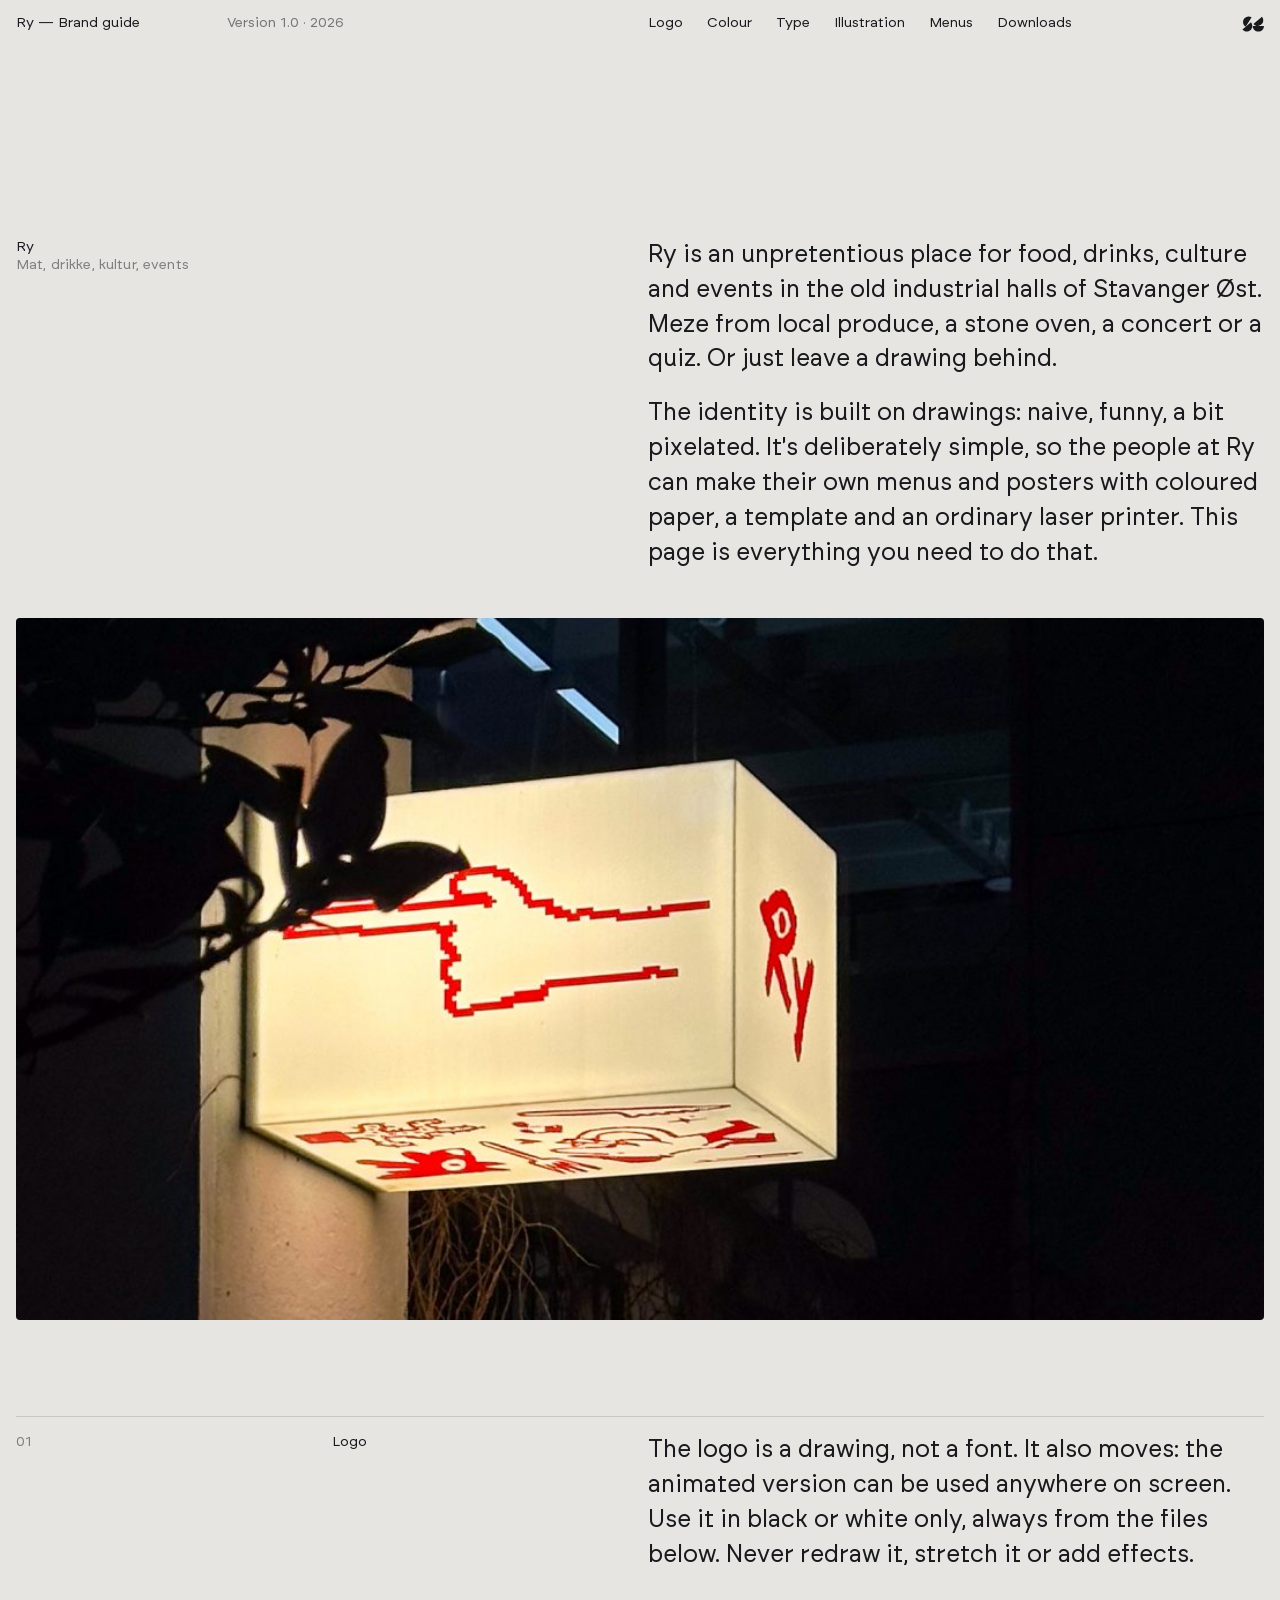
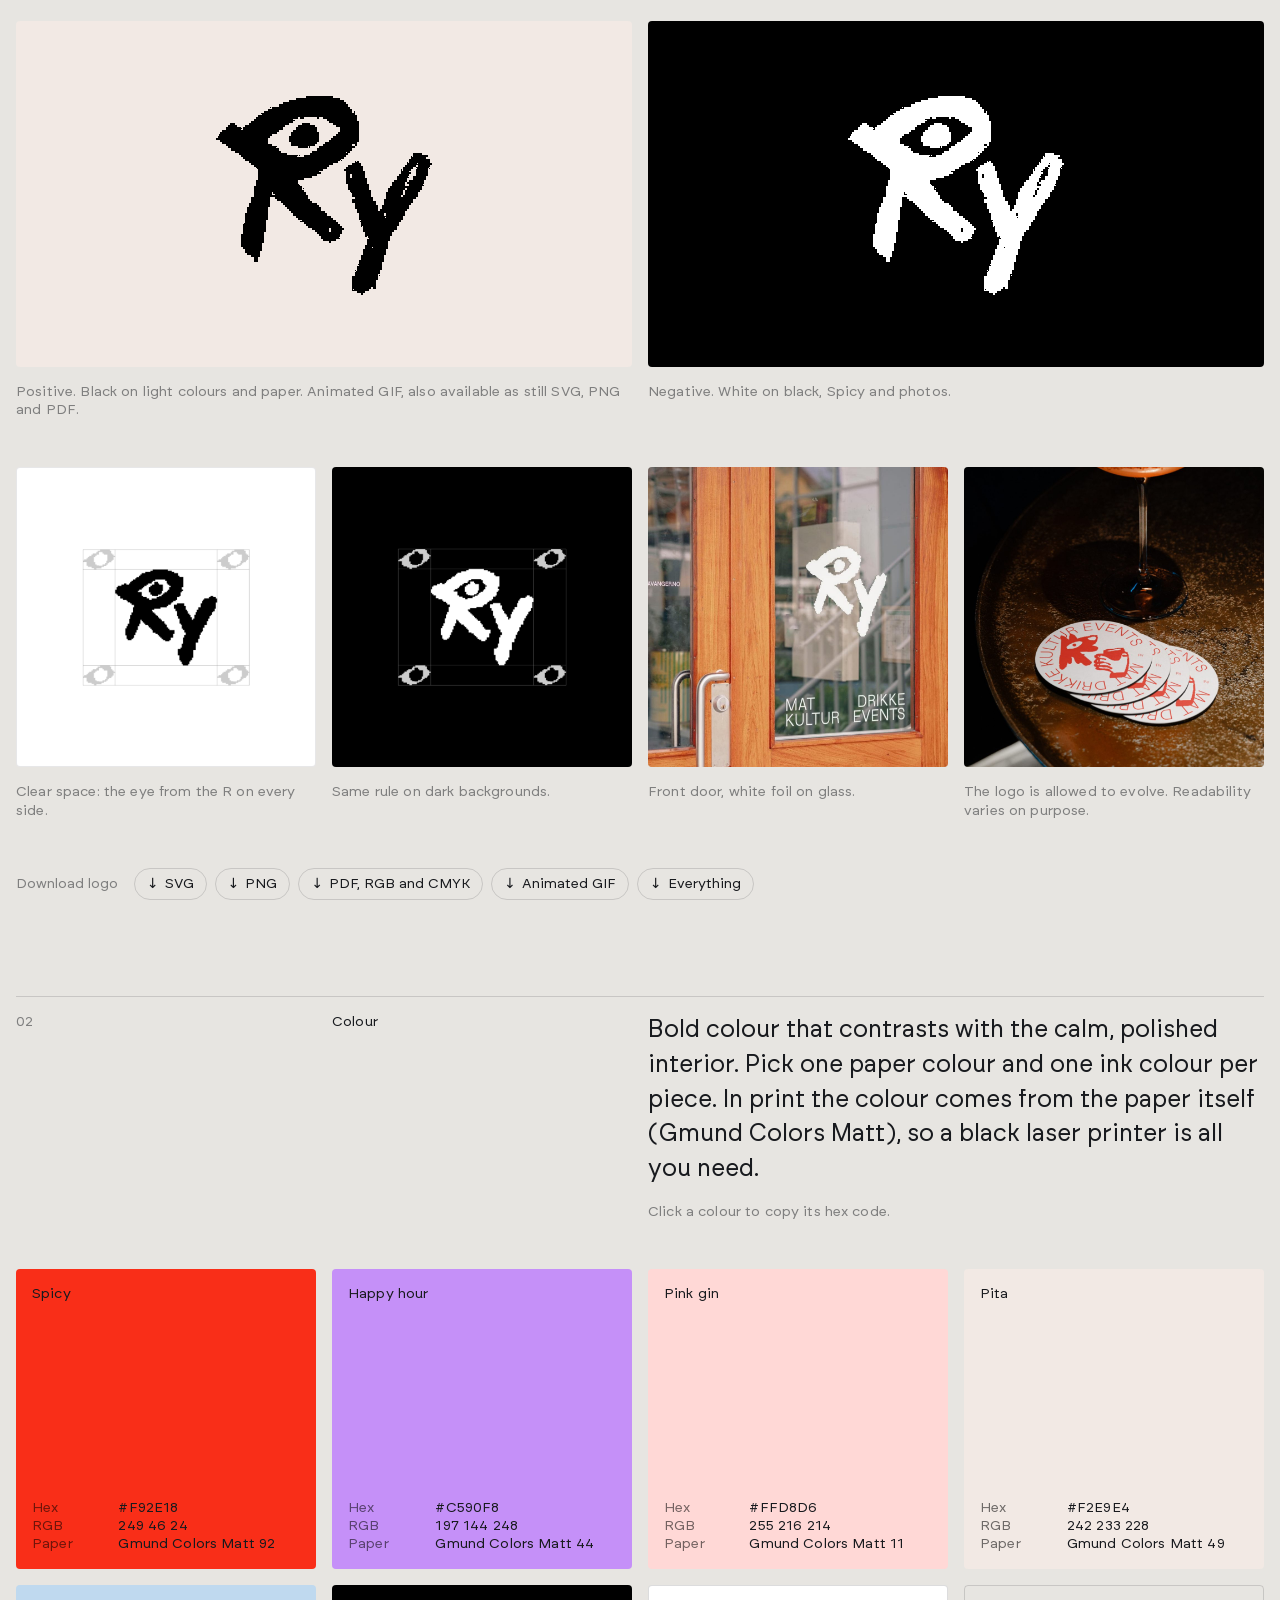
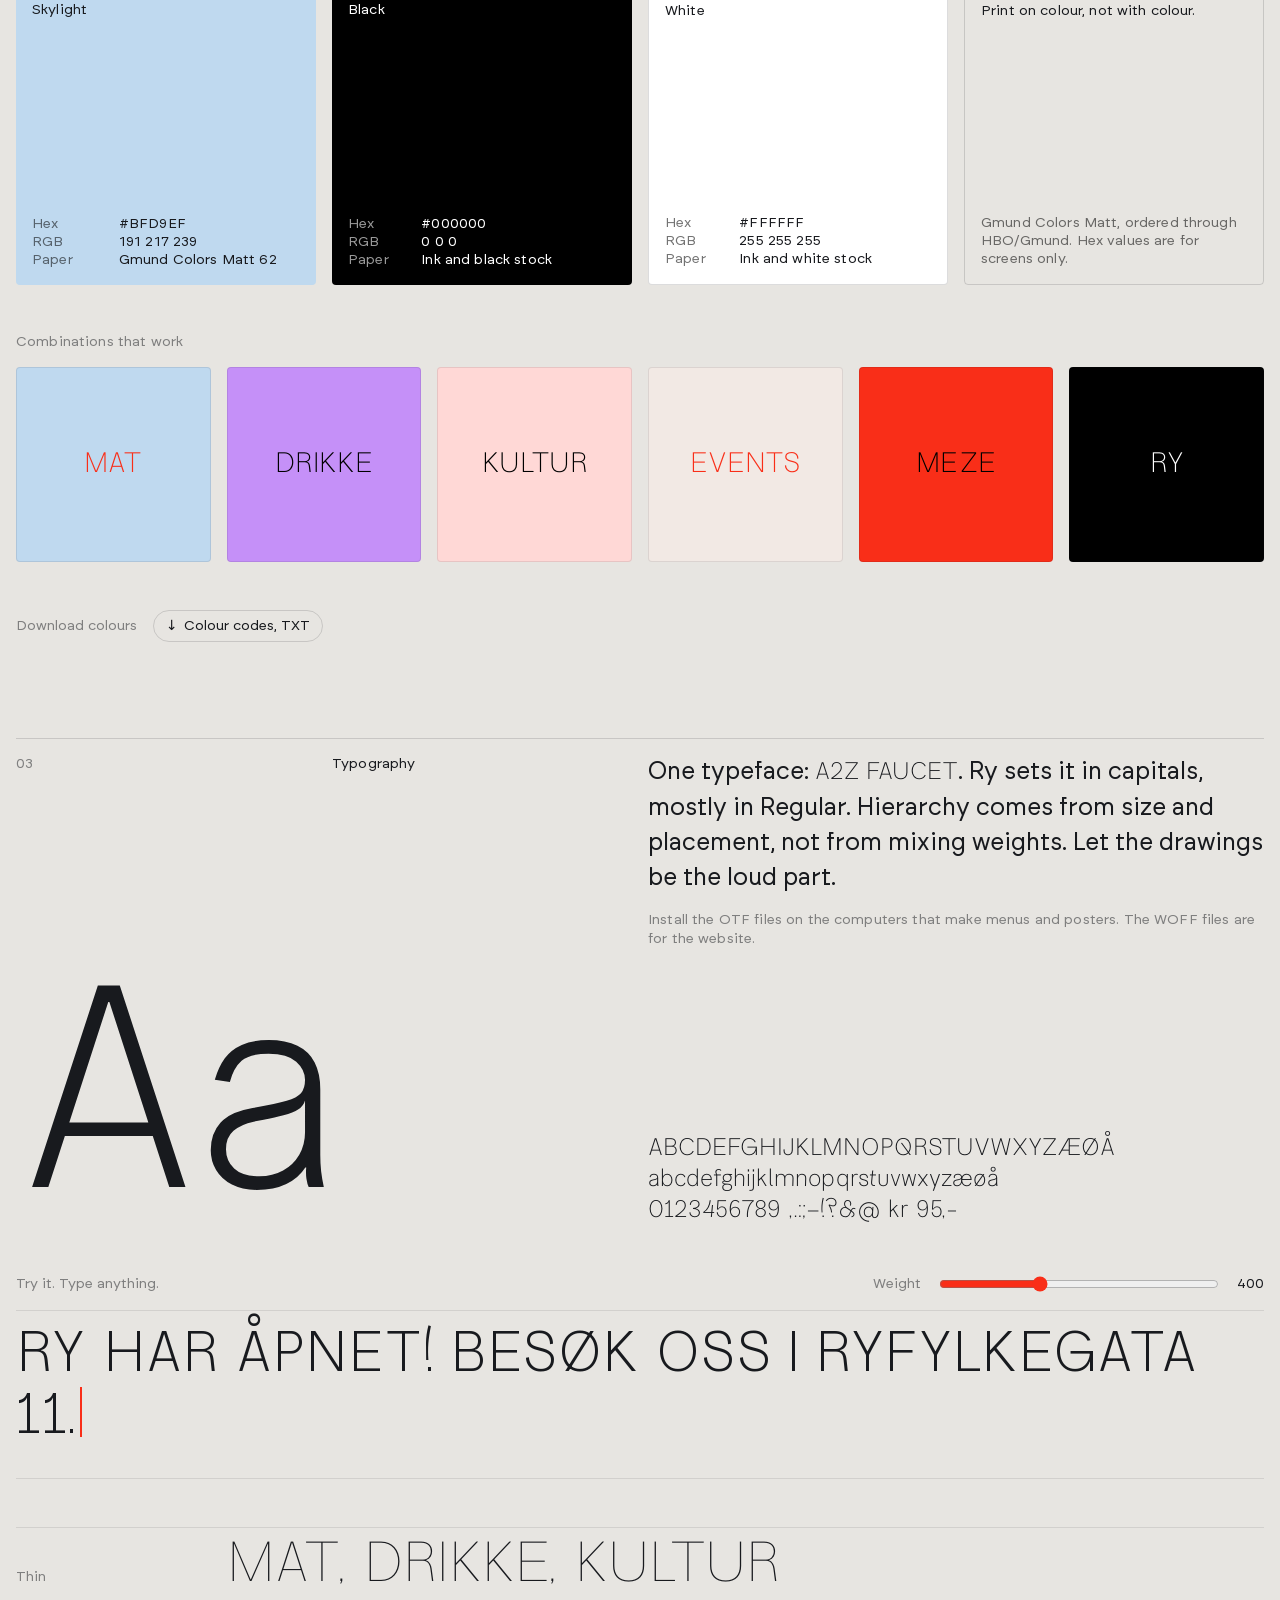
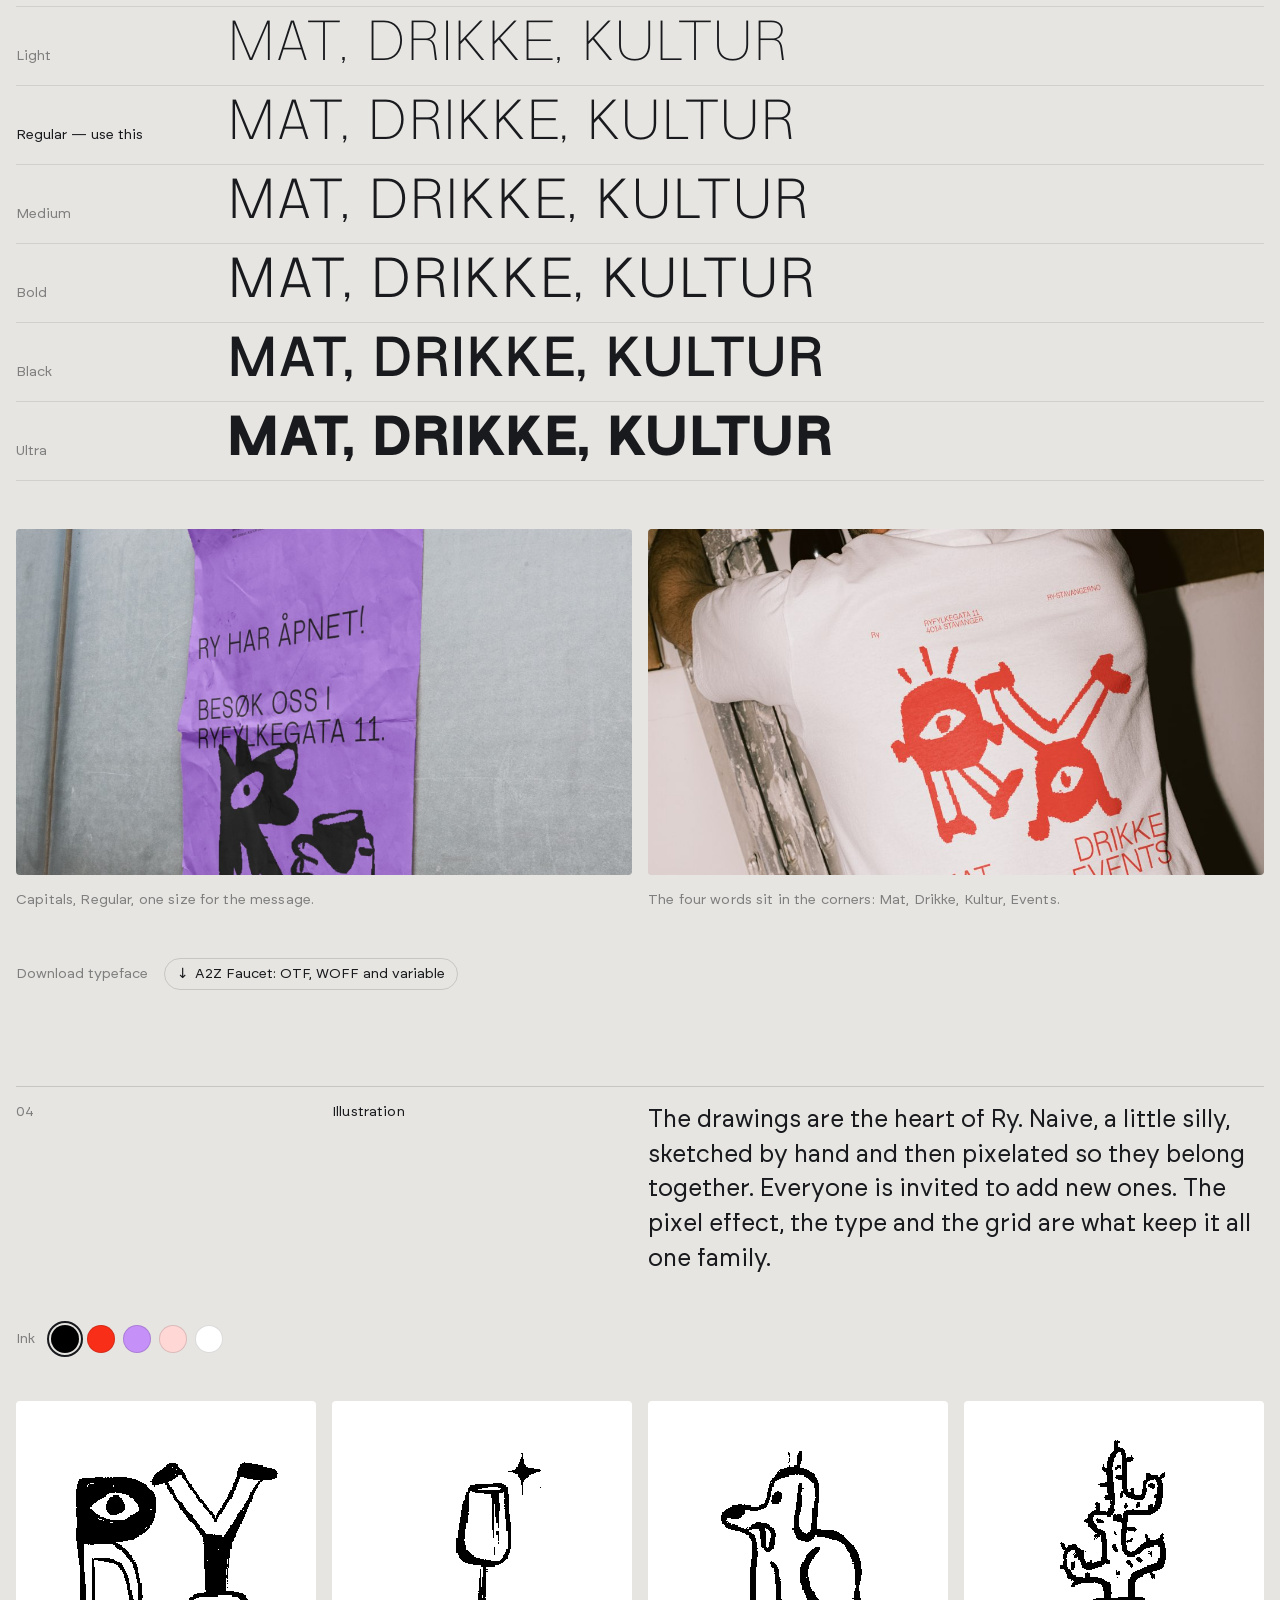
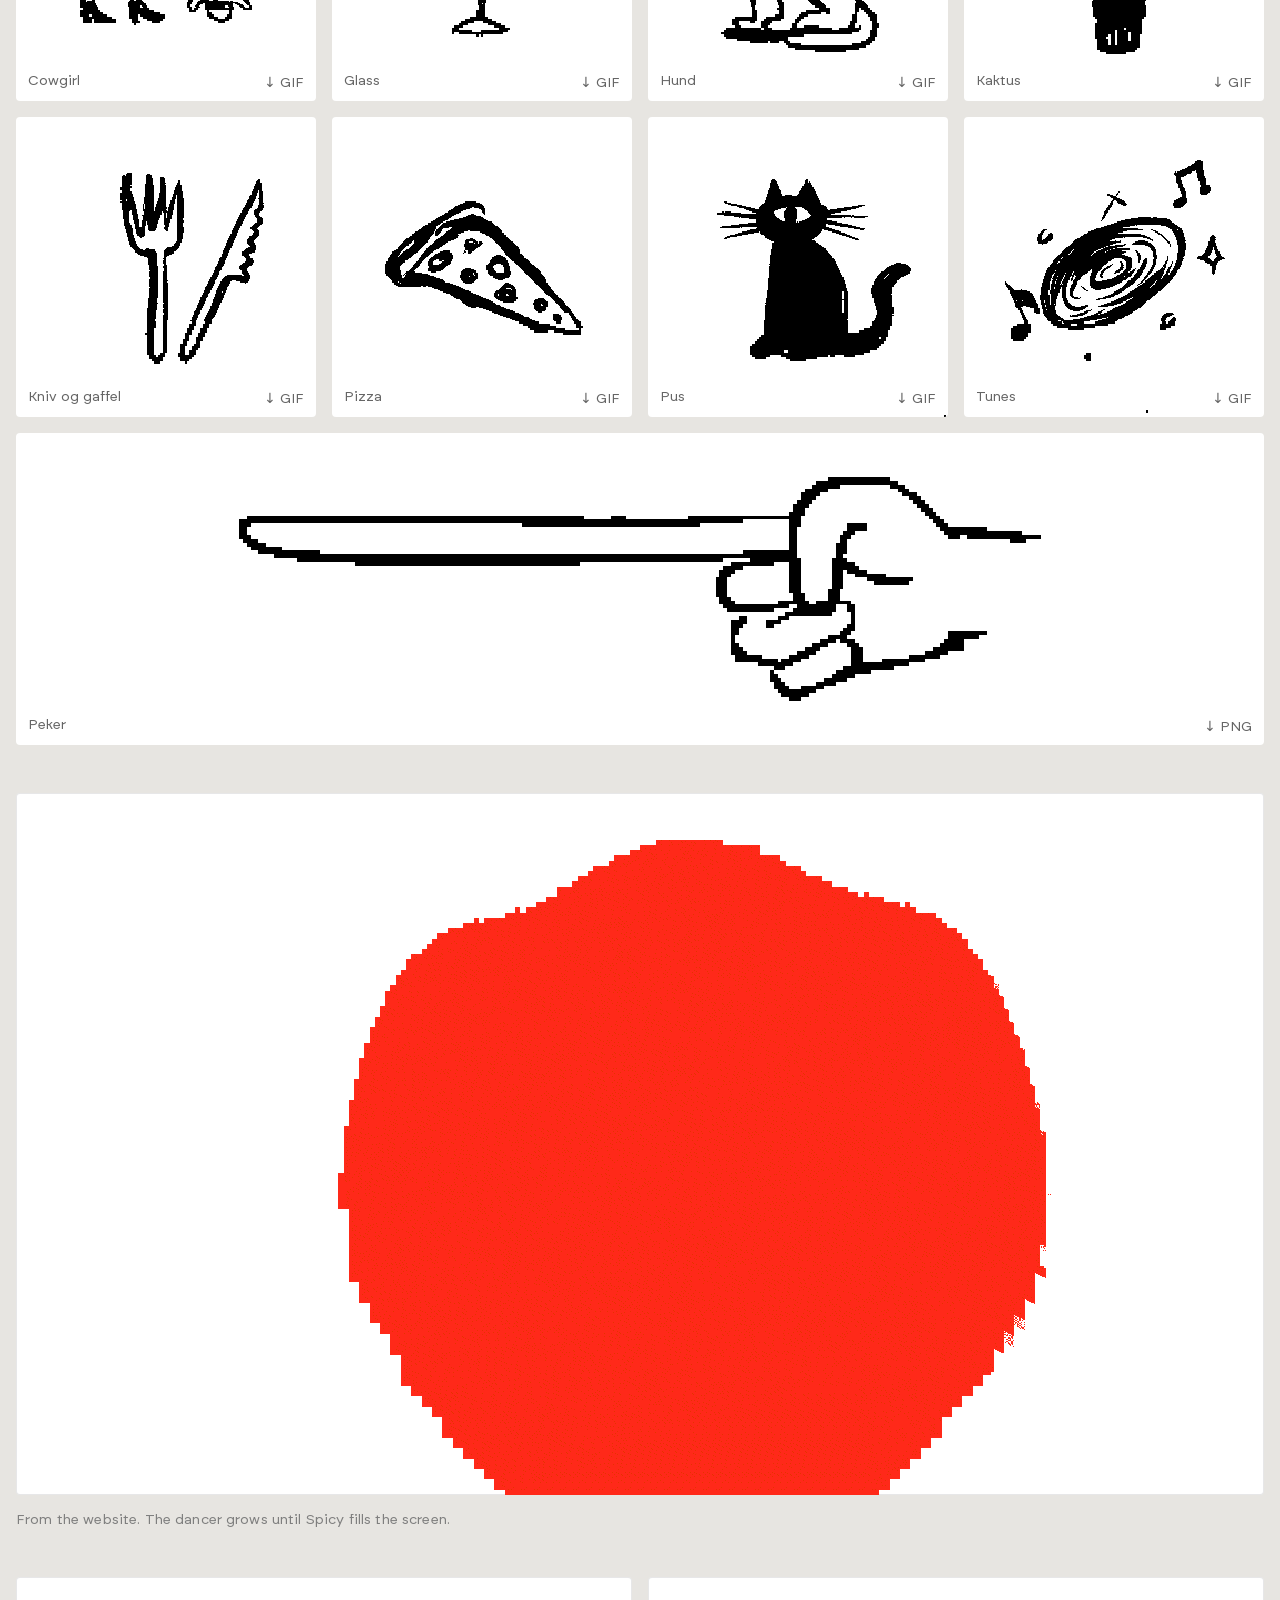
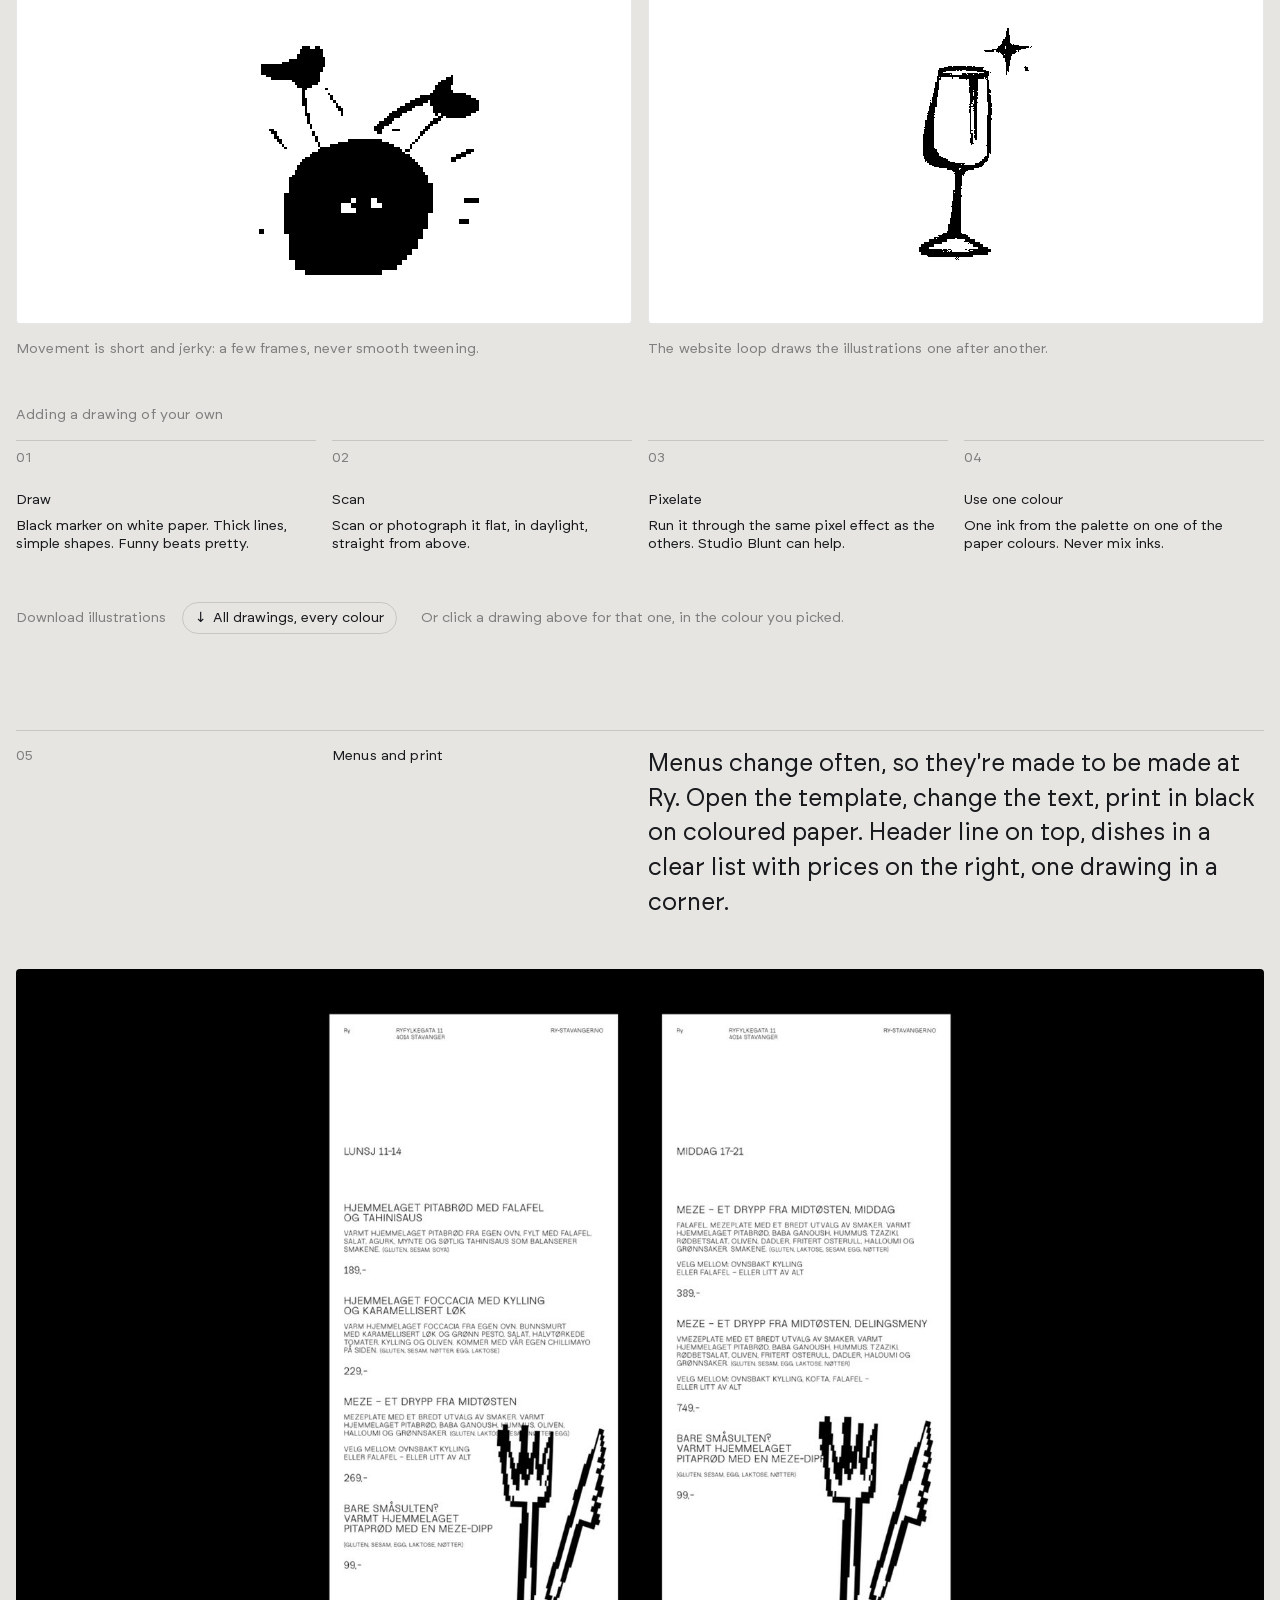
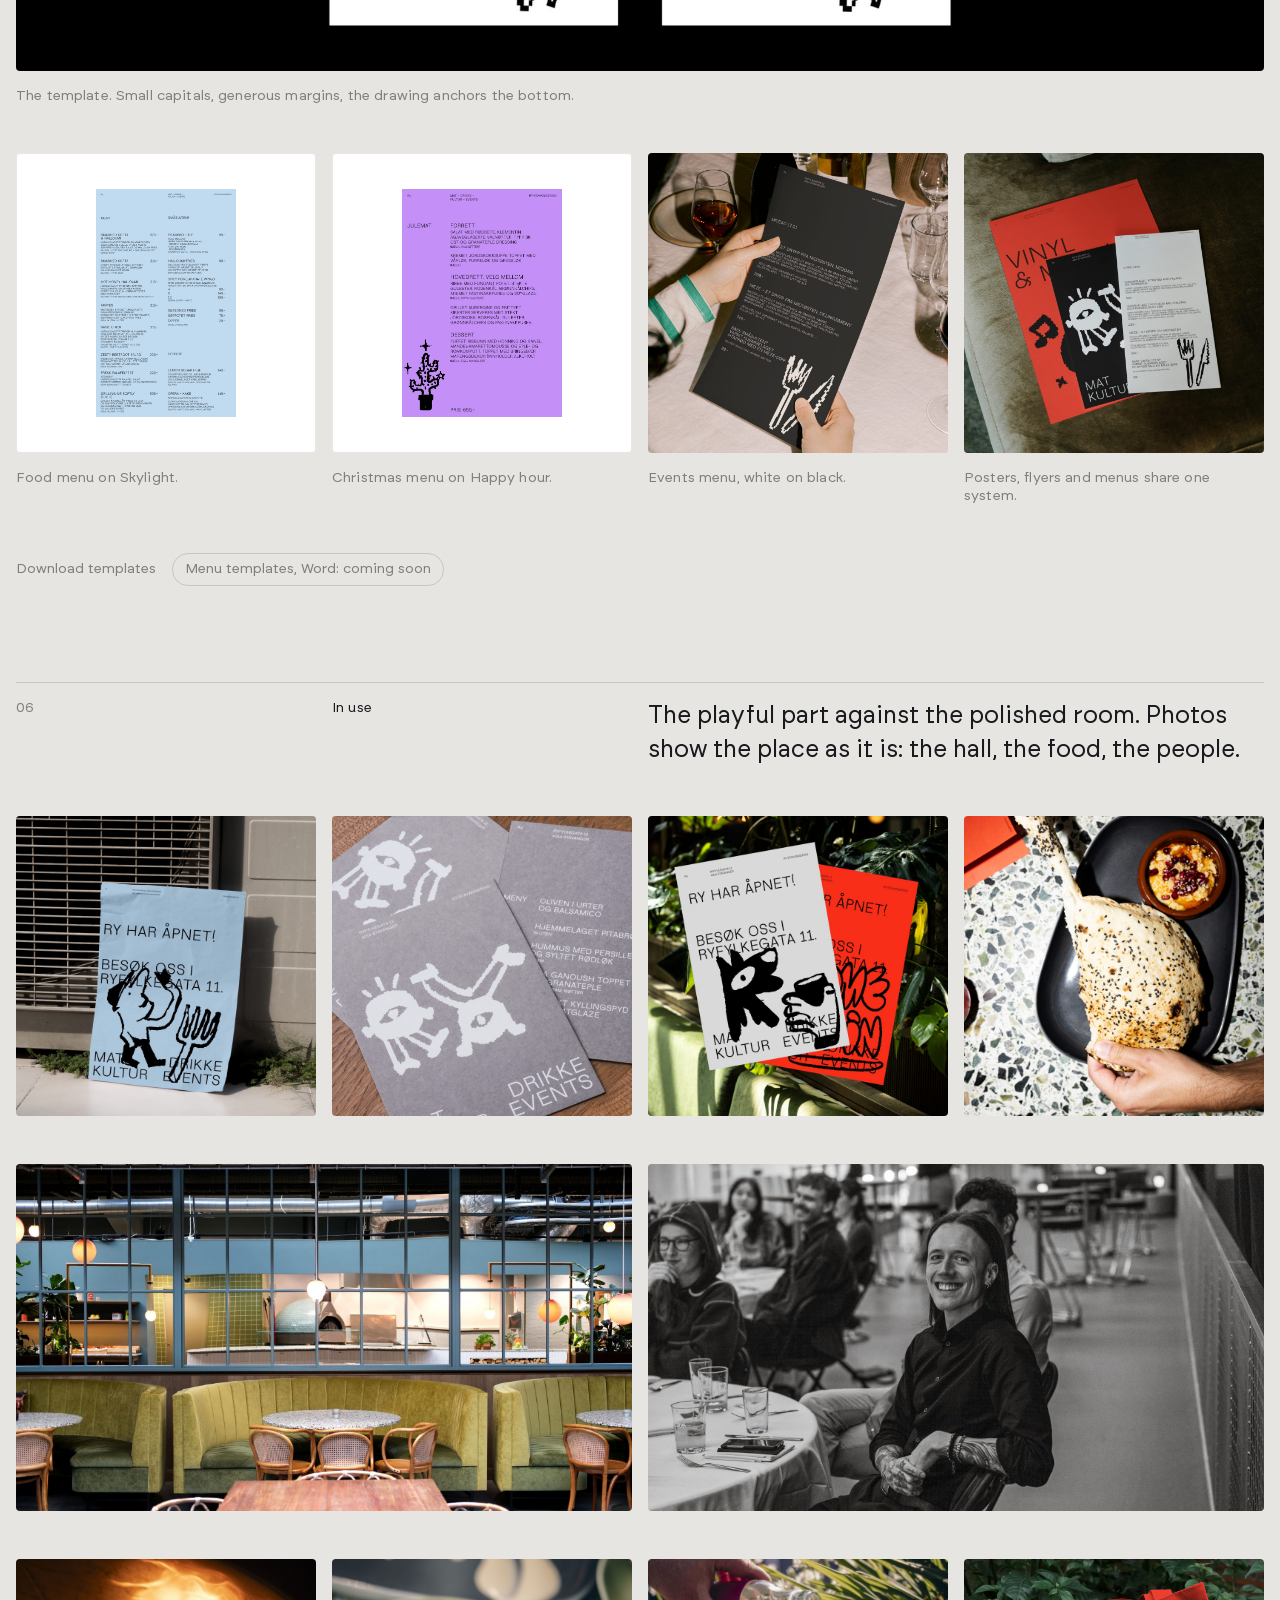
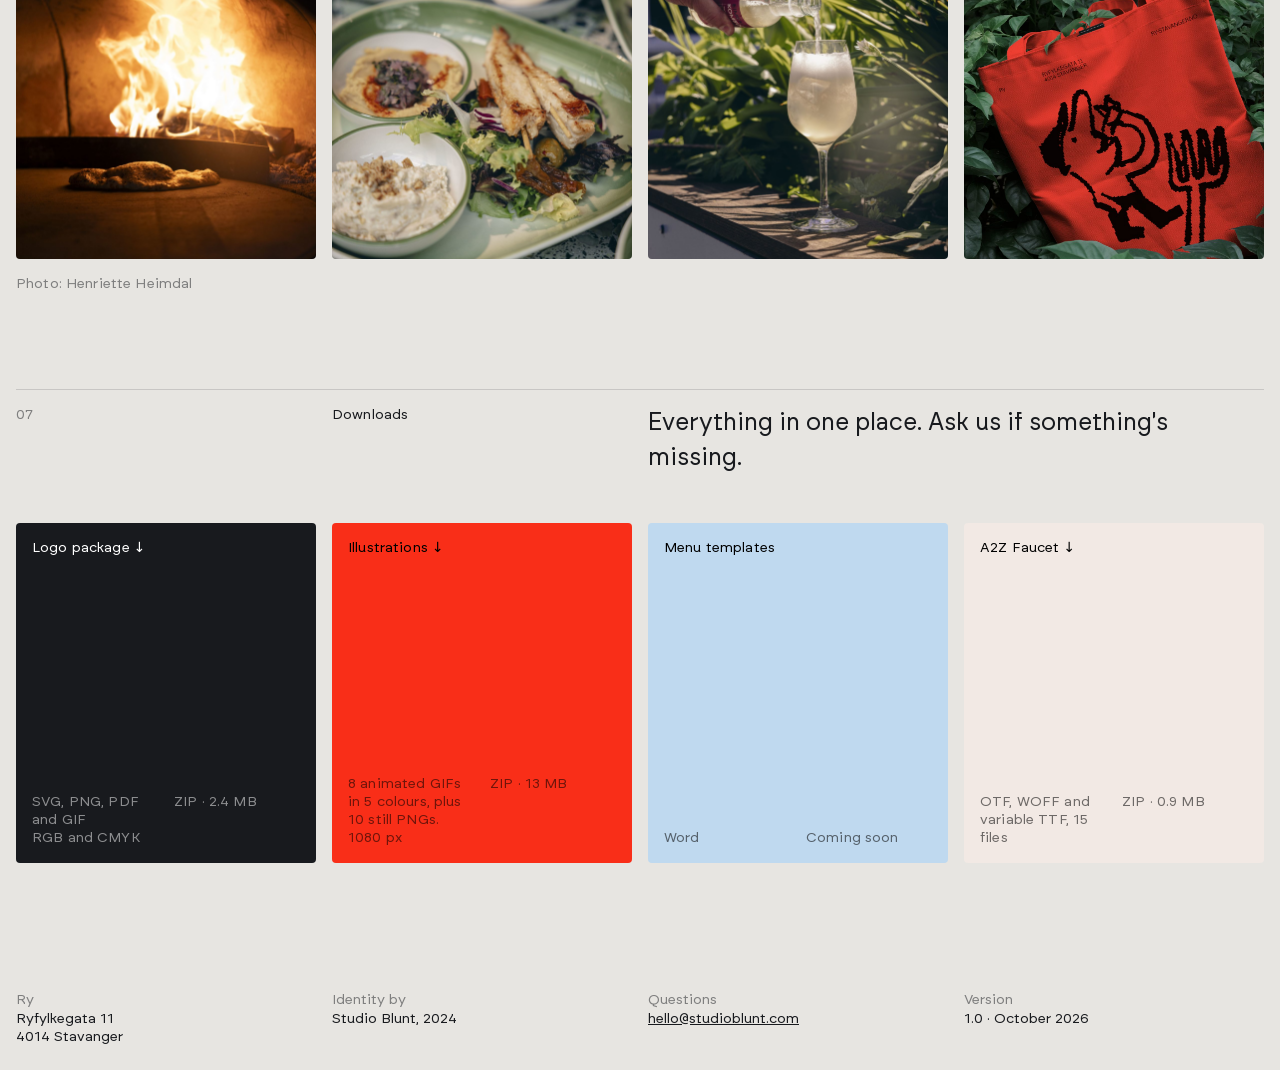
==== commit b3e0ae35: "Update brand guides" ====
--- a/ry/index.html
+++ b/ry/index.html
@@ -175,6 +175,9 @@
   .ill-grid { display: grid; grid-template-columns: repeat(4, minmax(0,1fr)); gap: var(--gutter) }
   .ill { aspect-ratio: 1; border-radius: var(--radius-media); background: var(--ill-bg, #fff); position: relative; overflow: hidden;
          transition: background-color var(--dur-2) var(--ease) }
+  /* The pointing hand is a wide still drawing: it takes the whole last row. */
+  .ill.wide { grid-column: 1 / -1; aspect-ratio: 4 / 1 }
+  .ill.wide img { inset: 14% 8%; width: 84%; height: 72% }
   .ill img { position: absolute; inset: 0; width: 100%; height: 100%; object-fit: contain; image-rendering: pixelated }
   .ill figcaption { position: absolute; left: 12px; bottom: 10px; font-size: var(--fs-detail); color: var(--ill-fg, #000); opacity: .6 }
   .ill a { position: absolute; inset: 0; display: flex; align-items: flex-end; justify-content: flex-end; padding: 8px 12px;
@@ -241,6 +244,7 @@
     .at-1 { grid-column: 1 / 10 }
     .swatch, .downloads .box { grid-column: 1 / -1; aspect-ratio: auto; min-height: 220px }
     .ill-grid { grid-template-columns: repeat(2, minmax(0,1fr)) }
+    .ill.wide { aspect-ratio: 5 / 2 }
     .specimen .aa, .specimen .glyphs { grid-column: 1 / -1 }
     .specimen .glyphs { margin-top: var(--space-3) }
     .weights .w-name { grid-column: 1 / -1 }
@@ -634,27 +638,29 @@
   // (assets/anim/<drawing>/<ink>.gif), so the ink chips swap files.
   // Tiles are white; the two light inks switch them to black.
   var ILLS = [["cowgirl", "Cowgirl"], ["glass", "Glass"], ["hund", "Hund"], ["kaktus", "Kaktus"],
-              ["kniffel", "Kniv og gaffel"], ["pizza", "Pizza"], ["pus", "Pus"], ["tunes", "Tunes"]];
+              ["kniffel", "Kniv og gaffel"], ["pizza", "Pizza"], ["pus", "Pus"], ["tunes", "Tunes"],
+              ["peker", "Peker", "png"]];
   var INK_HEX = { black: "#000000", spicy: "#F92E18", happyhour: "#C590F8", pinkgin: "#FFD8D6", white: "#FFFFFF" };
   var ink = "black", tiles = [];
   var grid = document.getElementById("ills");
   ILLS.forEach(function (d) {
     var fig = document.createElement("figure");
-    fig.className = "ill";
-    var img = document.createElement("img"); img.alt = d[1] + ", animated drawing"; img.loading = "lazy";
+    var ext = d[2] || "gif";
+    fig.className = ext === "gif" ? "ill" : "ill wide";
+    var img = document.createElement("img"); img.alt = d[1] + (ext === "gif" ? ", animated drawing" : ", drawing"); img.loading = "lazy";
     var cap = document.createElement("figcaption"); cap.textContent = d[1];
-    var a = document.createElement("a"); a.setAttribute("aria-label", "Download " + d[1] + " GIF"); a.textContent = "↓ GIF";
+    var a = document.createElement("a"); a.setAttribute("aria-label", "Download " + d[1] + " " + ext.toUpperCase()); a.textContent = "↓ " + ext.toUpperCase();
     fig.append(img, cap, a); grid.appendChild(fig);
-    tiles.push({ id: d[0], img: img, a: a });
+    tiles.push({ id: d[0], ext: ext, img: img, a: a });
   });
   function apply() {
     var dark = ink === "white" || ink === "pinkgin";
     grid.style.setProperty("--ill-bg", dark ? "#000" : "#fff");
     grid.style.setProperty("--ill-fg", INK_HEX[ink]);
     tiles.forEach(function (t) {
-      var src = "assets/anim/" + t.id + "/" + ink + ".gif";
+      var src = (t.ext === "gif" ? "assets/anim/" : "assets/ill/") + t.id + "/" + ink + "." + t.ext;
       if (t.img.getAttribute("src") !== src) t.img.src = src;
-      t.a.href = src; t.a.download = "Ry_" + t.id + "_" + ink + ".gif";
+      t.a.href = src; t.a.download = "Ry_" + t.id + "_" + ink + "." + t.ext;
     });
   }
   document.querySelectorAll(".chip").forEach(function (c) {
@@ -673,7 +679,7 @@
   // Published artifacts can't host .zip files, so the packages travel as
   // their separate files and are zipped in the viewer's browser on click.
   // Generated from the folders under assets/ — regenerate if they change.
-  var BUNDLES = {"Ry_Logopakke.zip": [["assets/packs/logo/DIGITAL/RGB/GIF/Ry_logo_animated_1080_hvit.gif", "Ry_Logopakke/DIGITAL/RGB/GIF/Ry_logo_animated_1080_hvit.gif"], ["assets/packs/logo/DIGITAL/RGB/GIF/Ry_logo_animated_1080_sort.gif", "Ry_Logopakke/DIGITAL/RGB/GIF/Ry_logo_animated_1080_sort.gif"], ["assets/packs/logo/DIGITAL/RGB/PDF/Ry_RBG_hvit_270.pdf", "Ry_Logopakke/DIGITAL/RGB/PDF/Ry_RBG_hvit_270.pdf"], ["assets/packs/logo/DIGITAL/RGB/PDF/Ry_RBG_sort_270.pdf", "Ry_Logopakke/DIGITAL/RGB/PDF/Ry_RBG_sort_270.pdf"], ["assets/packs/logo/DIGITAL/RGB/PDF/Ry_RGB_hvit_1080.pdf", "Ry_Logopakke/DIGITAL/RGB/PDF/Ry_RGB_hvit_1080.pdf"], ["assets/packs/logo/DIGITAL/RGB/PDF/Ry_RGB_hvit_540.pdf", "Ry_Logopakke/DIGITAL/RGB/PDF/Ry_RGB_hvit_540.pdf"], ["assets/packs/logo/DIGITAL/RGB/PDF/Ry_RGB_hvit_96.pdf", "Ry_Logopakke/DIGITAL/RGB/PDF/Ry_RGB_hvit_96.pdf"], ["assets/packs/logo/DIGITAL/RGB/PDF/Ry_RGB_sort_1080.pdf", "Ry_Logopakke/DIGITAL/RGB/PDF/Ry_RGB_sort_1080.pdf"], ["assets/packs/logo/DIGITAL/RGB/PDF/Ry_RGB_sort_540.pdf", "Ry_Logopakke/DIGITAL/RGB/PDF/Ry_RGB_sort_540.pdf"], ["assets/packs/logo/DIGITAL/RGB/PDF/Ry_RGB_sort_96.pdf", "Ry_Logopakke/DIGITAL/RGB/PDF/Ry_RGB_sort_96.pdf"], ["assets/packs/logo/DIGITAL/RGB/PNG/1x/Ry_RBG_hvit_270.png", "Ry_Logopakke/DIGITAL/RGB/PNG/1x/Ry_RBG_hvit_270.png"], ["assets/packs/logo/DIGITAL/RGB/PNG/1x/Ry_RBG_sort_270.png", "Ry_Logopakke/DIGITAL/RGB/PNG/1x/Ry_RBG_sort_270.png"], ["assets/packs/logo/DIGITAL/RGB/PNG/1x/Ry_RGB_hvit_1080.png", "Ry_Logopakke/DIGITAL/RGB/PNG/1x/Ry_RGB_hvit_1080.png"], ["assets/packs/logo/DIGITAL/RGB/PNG/1x/Ry_RGB_hvit_540.png", "Ry_Logopakke/DIGITAL/RGB/PNG/1x/Ry_RGB_hvit_540.png"], ["assets/packs/logo/DIGITAL/RGB/PNG/1x/Ry_RGB_hvit_96.png", "Ry_Logopakke/DIGITAL/RGB/PNG/1x/Ry_RGB_hvit_96.png"], ["assets/packs/logo/DIGITAL/RGB/PNG/1x/Ry_RGB_sort_1080.png", "Ry_Logopakke/DIGITAL/RGB/PNG/1x/Ry_RGB_sort_1080.png"], ["assets/packs/logo/DIGITAL/RGB/PNG/1x/Ry_RGB_sort_540.png", "Ry_Logopakke/DIGITAL/RGB/PNG/1x/Ry_RGB_sort_540.png"], ["assets/packs/logo/DIGITAL/RGB/PNG/1x/Ry_RGB_sort_96.png", "Ry_Logopakke/DIGITAL/RGB/PNG/1x/Ry_RGB_sort_96.png"], ["assets/packs/logo/DIGITAL/RGB/PNG/2x/Ry_RBG_hvit_270@2x.png", "Ry_Logopakke/DIGITAL/RGB/PNG/2x/Ry_RBG_hvit_270@2x.png"], ["assets/packs/logo/DIGITAL/RGB/PNG/2x/Ry_RBG_sort_270@2x.png", "Ry_Logopakke/DIGITAL/RGB/PNG/2x/Ry_RBG_sort_270@2x.png"], ["assets/packs/logo/DIGITAL/RGB/PNG/2x/Ry_RGB_hvit_1080@2x.png", "Ry_Logopakke/DIGITAL/RGB/PNG/2x/Ry_RGB_hvit_1080@2x.png"], ["assets/packs/logo/DIGITAL/RGB/PNG/2x/Ry_RGB_hvit_540@2x.png", "Ry_Logopakke/DIGITAL/RGB/PNG/2x/Ry_RGB_hvit_540@2x.png"], ["assets/packs/logo/DIGITAL/RGB/PNG/2x/Ry_RGB_hvit_96@2x.png", "Ry_Logopakke/DIGITAL/RGB/PNG/2x/Ry_RGB_hvit_96@2x.png"], ["assets/packs/logo/DIGITAL/RGB/PNG/2x/Ry_RGB_sort_1080@2x.png", "Ry_Logopakke/DIGITAL/RGB/PNG/2x/Ry_RGB_sort_1080@2x.png"], ["assets/packs/logo/DIGITAL/RGB/PNG/2x/Ry_RGB_sort_540@2x.png", "Ry_Logopakke/DIGITAL/RGB/PNG/2x/Ry_RGB_sort_540@2x.png"], ["assets/packs/logo/DIGITAL/RGB/PNG/2x/Ry_RGB_sort_96@2x.png", "Ry_Logopakke/DIGITAL/RGB/PNG/2x/Ry_RGB_sort_96@2x.png"], ["assets/packs/logo/DIGITAL/RGB/SVG/Ry_RBG_hvit_270.svg", "Ry_Logopakke/DIGITAL/RGB/SVG/Ry_RBG_hvit_270.svg"], ["assets/packs/logo/DIGITAL/RGB/SVG/Ry_RBG_sort_270.svg", "Ry_Logopakke/DIGITAL/RGB/SVG/Ry_RBG_sort_270.svg"], ["assets/packs/logo/DIGITAL/RGB/SVG/Ry_RGB_hvit_1080.svg", "Ry_Logopakke/DIGITAL/RGB/SVG/Ry_RGB_hvit_1080.svg"], ["assets/packs/logo/DIGITAL/RGB/SVG/Ry_RGB_hvit_540.svg", "Ry_Logopakke/DIGITAL/RGB/SVG/Ry_RGB_hvit_540.svg"], ["assets/packs/logo/DIGITAL/RGB/SVG/Ry_RGB_sort_1080.svg", "Ry_Logopakke/DIGITAL/RGB/SVG/Ry_RGB_sort_1080.svg"], ["assets/packs/logo/DIGITAL/RGB/SVG/Ry_RGB_sort_540.svg", "Ry_Logopakke/DIGITAL/RGB/SVG/Ry_RGB_sort_540.svg"], ["assets/packs/logo/DIGITAL/SOME/Ry_SoMe_profile.png", "Ry_Logopakke/DIGITAL/SOME/Ry_SoMe_profile.png"], ["assets/packs/logo/TRYKK/CMYK/PDF/Ry_CMYK_hvit_250mm.pdf", "Ry_Logopakke/TRYKK/CMYK/PDF/Ry_CMYK_hvit_250mm.pdf"], ["assets/packs/logo/TRYKK/CMYK/PDF/Ry_CMYK_hvit_25mm.pdf", "Ry_Logopakke/TRYKK/CMYK/PDF/Ry_CMYK_hvit_25mm.pdf"], ["assets/packs/logo/TRYKK/CMYK/PDF/Ry_CMYK_hvit_500mm.pdf", "Ry_Logopakke/TRYKK/CMYK/PDF/Ry_CMYK_hvit_500mm.pdf"], ["assets/packs/logo/TRYKK/CMYK/PDF/Ry_CMYK_hvit_75mm.pdf", "Ry_Logopakke/TRYKK/CMYK/PDF/Ry_CMYK_hvit_75mm.pdf"], ["assets/packs/logo/TRYKK/CMYK/PDF/Ry_CMYK_sort_250mm.pdf", "Ry_Logopakke/TRYKK/CMYK/PDF/Ry_CMYK_sort_250mm.pdf"], ["assets/packs/logo/TRYKK/CMYK/PDF/Ry_CMYK_sort_25mm.pdf", "Ry_Logopakke/TRYKK/CMYK/PDF/Ry_CMYK_sort_25mm.pdf"], ["assets/packs/logo/TRYKK/CMYK/PDF/Ry_CMYK_sort_500mm.pdf", "Ry_Logopakke/TRYKK/CMYK/PDF/Ry_CMYK_sort_500mm.pdf"], ["assets/packs/logo/TRYKK/CMYK/PDF/Ry_CMYK_sort_75mm.pdf", "Ry_Logopakke/TRYKK/CMYK/PDF/Ry_CMYK_sort_75mm.pdf"], ["assets/logo/ry-logo-animated-black.gif", "Ry_Logopakke/DIGITAL/RGB/GIF/Ry_logo_animert_sort.gif"], ["assets/logo/ry-logo-animated-white.gif", "Ry_Logopakke/DIGITAL/RGB/GIF/Ry_logo_animert_hvit.gif"]], "Ry_Illustrasjoner.zip": [["assets/anim/block-dance-wide.gif", "Ry_Illustrasjoner/Animert/Ekstra/block-dance-wide.gif"], ["assets/anim/block-dance.gif", "Ry_Illustrasjoner/Animert/Ekstra/block-dance.gif"], ["assets/anim/cowgirl/black.gif", "Ry_Illustrasjoner/Animert/cowgirl/black.gif"], ["assets/anim/cowgirl/happyhour.gif", "Ry_Illustrasjoner/Animert/cowgirl/happyhour.gif"], ["assets/anim/cowgirl/pinkgin.gif", "Ry_Illustrasjoner/Animert/cowgirl/pinkgin.gif"], ["assets/anim/cowgirl/spicy.gif", "Ry_Illustrasjoner/Animert/cowgirl/spicy.gif"], ["assets/anim/cowgirl/white.gif", "Ry_Illustrasjoner/Animert/cowgirl/white.gif"], ["assets/anim/glass/black.gif", "Ry_Illustrasjoner/Animert/glass/black.gif"], ["assets/anim/glass/happyhour.gif", "Ry_Illustrasjoner/Animert/glass/happyhour.gif"], ["assets/anim/glass/pinkgin.gif", "Ry_Illustrasjoner/Animert/glass/pinkgin.gif"], ["assets/anim/glass/spicy.gif", "Ry_Illustrasjoner/Animert/glass/spicy.gif"], ["assets/anim/glass/white.gif", "Ry_Illustrasjoner/Animert/glass/white.gif"], ["assets/anim/hund/black.gif", "Ry_Illustrasjoner/Animert/hund/black.gif"], ["assets/anim/hund/happyhour.gif", "Ry_Illustrasjoner/Animert/hund/happyhour.gif"], ["assets/anim/hund/pinkgin.gif", "Ry_Illustrasjoner/Animert/hund/pinkgin.gif"], ["assets/anim/hund/spicy.gif", "Ry_Illustrasjoner/Animert/hund/spicy.gif"], ["assets/anim/hund/white.gif", "Ry_Illustrasjoner/Animert/hund/white.gif"], ["assets/anim/kaktus/black.gif", "Ry_Illustrasjoner/Animert/kaktus/black.gif"], ["assets/anim/kaktus/happyhour.gif", "Ry_Illustrasjoner/Animert/kaktus/happyhour.gif"], ["assets/anim/kaktus/pinkgin.gif", "Ry_Illustrasjoner/Animert/kaktus/pinkgin.gif"], ["assets/anim/kaktus/spicy.gif", "Ry_Illustrasjoner/Animert/kaktus/spicy.gif"], ["assets/anim/kaktus/white.gif", "Ry_Illustrasjoner/Animert/kaktus/white.gif"], ["assets/anim/kniffel/black.gif", "Ry_Illustrasjoner/Animert/kniffel/black.gif"], ["assets/anim/kniffel/happyhour.gif", "Ry_Illustrasjoner/Animert/kniffel/happyhour.gif"], ["assets/anim/kniffel/pinkgin.gif", "Ry_Illustrasjoner/Animert/kniffel/pinkgin.gif"], ["assets/anim/kniffel/spicy.gif", "Ry_Illustrasjoner/Animert/kniffel/spicy.gif"], ["assets/anim/kniffel/white.gif", "Ry_Illustrasjoner/Animert/kniffel/white.gif"], ["assets/anim/pizza/black.gif", "Ry_Illustrasjoner/Animert/pizza/black.gif"], ["assets/anim/pizza/happyhour.gif", "Ry_Illustrasjoner/Animert/pizza/happyhour.gif"], ["assets/anim/pizza/pinkgin.gif", "Ry_Illustrasjoner/Animert/pizza/pinkgin.gif"], ["assets/anim/pizza/spicy.gif", "Ry_Illustrasjoner/Animert/pizza/spicy.gif"], ["assets/anim/pizza/white.gif", "Ry_Illustrasjoner/Animert/pizza/white.gif"], ["assets/anim/pus/black.gif", "Ry_Illustrasjoner/Animert/pus/black.gif"], ["assets/anim/pus/happyhour.gif", "Ry_Illustrasjoner/Animert/pus/happyhour.gif"], ["assets/anim/pus/pinkgin.gif", "Ry_Illustrasjoner/Animert/pus/pinkgin.gif"], ["assets/anim/pus/spicy.gif", "Ry_Illustrasjoner/Animert/pus/spicy.gif"], ["assets/anim/pus/white.gif", "Ry_Illustrasjoner/Animert/pus/white.gif"], ["assets/anim/tunes/black.gif", "Ry_Illustrasjoner/Animert/tunes/black.gif"], ["assets/anim/tunes/happyhour.gif", "Ry_Illustrasjoner/Animert/tunes/happyhour.gif"], ["assets/anim/tunes/pinkgin.gif", "Ry_Illustrasjoner/Animert/tunes/pinkgin.gif"], ["assets/anim/tunes/spicy.gif", "Ry_Illustrasjoner/Animert/tunes/spicy.gif"], ["assets/anim/tunes/white.gif", "Ry_Illustrasjoner/Animert/tunes/white.gif"], ["assets/anim/web-loop.gif", "Ry_Illustrasjoner/Animert/Ekstra/web-loop.gif"], ["assets/ill/Cowboy.png", "Ry_Illustrasjoner/Stille/Cowboy.png"], ["assets/ill/Glass.png", "Ry_Illustrasjoner/Stille/Glass.png"], ["assets/ill/Hjerte.png", "Ry_Illustrasjoner/Stille/Hjerte.png"], ["assets/ill/Hund.png", "Ry_Illustrasjoner/Stille/Hund.png"], ["assets/ill/Kaffe.png", "Ry_Illustrasjoner/Stille/Kaffe.png"], ["assets/ill/Kaktus.png", "Ry_Illustrasjoner/Stille/Kaktus.png"], ["assets/ill/Kniffel.png", "Ry_Illustrasjoner/Stille/Kniffel.png"], ["assets/ill/Pizza.png", "Ry_Illustrasjoner/Stille/Pizza.png"], ["assets/ill/Pus.png", "Ry_Illustrasjoner/Stille/Pus.png"], ["assets/ill/Tunes.png", "Ry_Illustrasjoner/Stille/Tunes.png"]], "A2Z_Faucet.zip": [["assets/packs/fonts/A2Z-Faucet-Black.otf", "A2Z_Faucet/OTF/A2Z-Faucet-Black.otf"], ["assets/packs/fonts/A2Z-Faucet-Bold.otf", "A2Z_Faucet/OTF/A2Z-Faucet-Bold.otf"], ["assets/packs/fonts/A2Z-Faucet-Light.otf", "A2Z_Faucet/OTF/A2Z-Faucet-Light.otf"], ["assets/packs/fonts/A2Z-Faucet-Medium.otf", "A2Z_Faucet/OTF/A2Z-Faucet-Medium.otf"], ["assets/packs/fonts/A2Z-Faucet-Regular.otf", "A2Z_Faucet/OTF/A2Z-Faucet-Regular.otf"], ["assets/packs/fonts/A2Z-Faucet-Thin.otf", "A2Z_Faucet/OTF/A2Z-Faucet-Thin.otf"], ["assets/packs/fonts/A2Z-Faucet-Ultra.otf", "A2Z_Faucet/OTF/A2Z-Faucet-Ultra.otf"], ["assets/fonts/A2Z-Faucet-Black.woff", "A2Z_Faucet/WOFF/A2Z-Faucet-Black.woff"], ["assets/fonts/A2Z-Faucet-Bold.woff", "A2Z_Faucet/WOFF/A2Z-Faucet-Bold.woff"], ["assets/fonts/A2Z-Faucet-Light.woff", "A2Z_Faucet/WOFF/A2Z-Faucet-Light.woff"], ["assets/fonts/A2Z-Faucet-Medium.woff", "A2Z_Faucet/WOFF/A2Z-Faucet-Medium.woff"], ["assets/fonts/A2Z-Faucet-Regular.woff", "A2Z_Faucet/WOFF/A2Z-Faucet-Regular.woff"], ["assets/fonts/A2Z-Faucet-Thin.woff", "A2Z_Faucet/WOFF/A2Z-Faucet-Thin.woff"], ["assets/fonts/A2Z-Faucet-Ultra.woff", "A2Z_Faucet/WOFF/A2Z-Faucet-Ultra.woff"], ["assets/fonts/A2Z-Faucet-VAR.ttf", "A2Z_Faucet/Variable/A2Z-Faucet-VAR wght.ttf"]], "Ry_Logo_SVG.zip": [["assets/packs/logo/DIGITAL/RGB/SVG/Ry_RBG_hvit_270.svg", "Ry_Logo_SVG/DIGITAL/RGB/SVG/Ry_RBG_hvit_270.svg"], ["assets/packs/logo/DIGITAL/RGB/SVG/Ry_RBG_sort_270.svg", "Ry_Logo_SVG/DIGITAL/RGB/SVG/Ry_RBG_sort_270.svg"], ["assets/packs/logo/DIGITAL/RGB/SVG/Ry_RGB_hvit_1080.svg", "Ry_Logo_SVG/DIGITAL/RGB/SVG/Ry_RGB_hvit_1080.svg"], ["assets/packs/logo/DIGITAL/RGB/SVG/Ry_RGB_hvit_540.svg", "Ry_Logo_SVG/DIGITAL/RGB/SVG/Ry_RGB_hvit_540.svg"], ["assets/packs/logo/DIGITAL/RGB/SVG/Ry_RGB_sort_1080.svg", "Ry_Logo_SVG/DIGITAL/RGB/SVG/Ry_RGB_sort_1080.svg"], ["assets/packs/logo/DIGITAL/RGB/SVG/Ry_RGB_sort_540.svg", "Ry_Logo_SVG/DIGITAL/RGB/SVG/Ry_RGB_sort_540.svg"]], "Ry_Logo_PNG.zip": [["assets/packs/logo/DIGITAL/RGB/PNG/1x/Ry_RBG_hvit_270.png", "Ry_Logo_PNG/DIGITAL/RGB/PNG/1x/Ry_RBG_hvit_270.png"], ["assets/packs/logo/DIGITAL/RGB/PNG/1x/Ry_RBG_sort_270.png", "Ry_Logo_PNG/DIGITAL/RGB/PNG/1x/Ry_RBG_sort_270.png"], ["assets/packs/logo/DIGITAL/RGB/PNG/1x/Ry_RGB_hvit_1080.png", "Ry_Logo_PNG/DIGITAL/RGB/PNG/1x/Ry_RGB_hvit_1080.png"], ["assets/packs/logo/DIGITAL/RGB/PNG/1x/Ry_RGB_hvit_540.png", "Ry_Logo_PNG/DIGITAL/RGB/PNG/1x/Ry_RGB_hvit_540.png"], ["assets/packs/logo/DIGITAL/RGB/PNG/1x/Ry_RGB_hvit_96.png", "Ry_Logo_PNG/DIGITAL/RGB/PNG/1x/Ry_RGB_hvit_96.png"], ["assets/packs/logo/DIGITAL/RGB/PNG/1x/Ry_RGB_sort_1080.png", "Ry_Logo_PNG/DIGITAL/RGB/PNG/1x/Ry_RGB_sort_1080.png"], ["assets/packs/logo/DIGITAL/RGB/PNG/1x/Ry_RGB_sort_540.png", "Ry_Logo_PNG/DIGITAL/RGB/PNG/1x/Ry_RGB_sort_540.png"], ["assets/packs/logo/DIGITAL/RGB/PNG/1x/Ry_RGB_sort_96.png", "Ry_Logo_PNG/DIGITAL/RGB/PNG/1x/Ry_RGB_sort_96.png"], ["assets/packs/logo/DIGITAL/RGB/PNG/2x/Ry_RBG_hvit_270@2x.png", "Ry_Logo_PNG/DIGITAL/RGB/PNG/2x/Ry_RBG_hvit_270@2x.png"], ["assets/packs/logo/DIGITAL/RGB/PNG/2x/Ry_RBG_sort_270@2x.png", "Ry_Logo_PNG/DIGITAL/RGB/PNG/2x/Ry_RBG_sort_270@2x.png"], ["assets/packs/logo/DIGITAL/RGB/PNG/2x/Ry_RGB_hvit_1080@2x.png", "Ry_Logo_PNG/DIGITAL/RGB/PNG/2x/Ry_RGB_hvit_1080@2x.png"], ["assets/packs/logo/DIGITAL/RGB/PNG/2x/Ry_RGB_hvit_540@2x.png", "Ry_Logo_PNG/DIGITAL/RGB/PNG/2x/Ry_RGB_hvit_540@2x.png"], ["assets/packs/logo/DIGITAL/RGB/PNG/2x/Ry_RGB_hvit_96@2x.png", "Ry_Logo_PNG/DIGITAL/RGB/PNG/2x/Ry_RGB_hvit_96@2x.png"], ["assets/packs/logo/DIGITAL/RGB/PNG/2x/Ry_RGB_sort_1080@2x.png", "Ry_Logo_PNG/DIGITAL/RGB/PNG/2x/Ry_RGB_sort_1080@2x.png"], ["assets/packs/logo/DIGITAL/RGB/PNG/2x/Ry_RGB_sort_540@2x.png", "Ry_Logo_PNG/DIGITAL/RGB/PNG/2x/Ry_RGB_sort_540@2x.png"], ["assets/packs/logo/DIGITAL/RGB/PNG/2x/Ry_RGB_sort_96@2x.png", "Ry_Logo_PNG/DIGITAL/RGB/PNG/2x/Ry_RGB_sort_96@2x.png"], ["assets/packs/logo/DIGITAL/SOME/Ry_SoMe_profile.png", "Ry_Logo_PNG/DIGITAL/SOME/Ry_SoMe_profile.png"]], "Ry_Logo_PDF.zip": [["assets/packs/logo/DIGITAL/RGB/PDF/Ry_RBG_hvit_270.pdf", "Ry_Logo_PDF/DIGITAL/RGB/PDF/Ry_RBG_hvit_270.pdf"], ["assets/packs/logo/DIGITAL/RGB/PDF/Ry_RBG_sort_270.pdf", "Ry_Logo_PDF/DIGITAL/RGB/PDF/Ry_RBG_sort_270.pdf"], ["assets/packs/logo/DIGITAL/RGB/PDF/Ry_RGB_hvit_1080.pdf", "Ry_Logo_PDF/DIGITAL/RGB/PDF/Ry_RGB_hvit_1080.pdf"], ["assets/packs/logo/DIGITAL/RGB/PDF/Ry_RGB_hvit_540.pdf", "Ry_Logo_PDF/DIGITAL/RGB/PDF/Ry_RGB_hvit_540.pdf"], ["assets/packs/logo/DIGITAL/RGB/PDF/Ry_RGB_hvit_96.pdf", "Ry_Logo_PDF/DIGITAL/RGB/PDF/Ry_RGB_hvit_96.pdf"], ["assets/packs/logo/DIGITAL/RGB/PDF/Ry_RGB_sort_1080.pdf", "Ry_Logo_PDF/DIGITAL/RGB/PDF/Ry_RGB_sort_1080.pdf"], ["assets/packs/logo/DIGITAL/RGB/PDF/Ry_RGB_sort_540.pdf", "Ry_Logo_PDF/DIGITAL/RGB/PDF/Ry_RGB_sort_540.pdf"], ["assets/packs/logo/DIGITAL/RGB/PDF/Ry_RGB_sort_96.pdf", "Ry_Logo_PDF/DIGITAL/RGB/PDF/Ry_RGB_sort_96.pdf"], ["assets/packs/logo/TRYKK/CMYK/PDF/Ry_CMYK_hvit_250mm.pdf", "Ry_Logo_PDF/TRYKK/CMYK/PDF/Ry_CMYK_hvit_250mm.pdf"], ["assets/packs/logo/TRYKK/CMYK/PDF/Ry_CMYK_hvit_25mm.pdf", "Ry_Logo_PDF/TRYKK/CMYK/PDF/Ry_CMYK_hvit_25mm.pdf"], ["assets/packs/logo/TRYKK/CMYK/PDF/Ry_CMYK_hvit_500mm.pdf", "Ry_Logo_PDF/TRYKK/CMYK/PDF/Ry_CMYK_hvit_500mm.pdf"], ["assets/packs/logo/TRYKK/CMYK/PDF/Ry_CMYK_hvit_75mm.pdf", "Ry_Logo_PDF/TRYKK/CMYK/PDF/Ry_CMYK_hvit_75mm.pdf"], ["assets/packs/logo/TRYKK/CMYK/PDF/Ry_CMYK_sort_250mm.pdf", "Ry_Logo_PDF/TRYKK/CMYK/PDF/Ry_CMYK_sort_250mm.pdf"], ["assets/packs/logo/TRYKK/CMYK/PDF/Ry_CMYK_sort_25mm.pdf", "Ry_Logo_PDF/TRYKK/CMYK/PDF/Ry_CMYK_sort_25mm.pdf"], ["assets/packs/logo/TRYKK/CMYK/PDF/Ry_CMYK_sort_500mm.pdf", "Ry_Logo_PDF/TRYKK/CMYK/PDF/Ry_CMYK_sort_500mm.pdf"], ["assets/packs/logo/TRYKK/CMYK/PDF/Ry_CMYK_sort_75mm.pdf", "Ry_Logo_PDF/TRYKK/CMYK/PDF/Ry_CMYK_sort_75mm.pdf"]], "Ry_Logo_GIF.zip": [["assets/packs/logo/DIGITAL/RGB/GIF/Ry_logo_animated_1080_hvit.gif", "Ry_Logo_GIF/DIGITAL/RGB/GIF/Ry_logo_animated_1080_hvit.gif"], ["assets/packs/logo/DIGITAL/RGB/GIF/Ry_logo_animated_1080_sort.gif", "Ry_Logo_GIF/DIGITAL/RGB/GIF/Ry_logo_animated_1080_sort.gif"], ["assets/logo/ry-logo-animated-black.gif", "Ry_Logo_GIF/Ry_logo_animert_sort.gif"], ["assets/logo/ry-logo-animated-white.gif", "Ry_Logo_GIF/Ry_logo_animert_hvit.gif"]]};
+  var BUNDLES = {"Ry_Logopakke.zip": [["assets/packs/logo/DIGITAL/RGB/GIF/Ry_logo_animated_1080_hvit.gif", "Ry_Logopakke/DIGITAL/RGB/GIF/Ry_logo_animated_1080_hvit.gif"], ["assets/packs/logo/DIGITAL/RGB/GIF/Ry_logo_animated_1080_sort.gif", "Ry_Logopakke/DIGITAL/RGB/GIF/Ry_logo_animated_1080_sort.gif"], ["assets/packs/logo/DIGITAL/RGB/PDF/Ry_RBG_hvit_270.pdf", "Ry_Logopakke/DIGITAL/RGB/PDF/Ry_RBG_hvit_270.pdf"], ["assets/packs/logo/DIGITAL/RGB/PDF/Ry_RBG_sort_270.pdf", "Ry_Logopakke/DIGITAL/RGB/PDF/Ry_RBG_sort_270.pdf"], ["assets/packs/logo/DIGITAL/RGB/PDF/Ry_RGB_hvit_1080.pdf", "Ry_Logopakke/DIGITAL/RGB/PDF/Ry_RGB_hvit_1080.pdf"], ["assets/packs/logo/DIGITAL/RGB/PDF/Ry_RGB_hvit_540.pdf", "Ry_Logopakke/DIGITAL/RGB/PDF/Ry_RGB_hvit_540.pdf"], ["assets/packs/logo/DIGITAL/RGB/PDF/Ry_RGB_hvit_96.pdf", "Ry_Logopakke/DIGITAL/RGB/PDF/Ry_RGB_hvit_96.pdf"], ["assets/packs/logo/DIGITAL/RGB/PDF/Ry_RGB_sort_1080.pdf", "Ry_Logopakke/DIGITAL/RGB/PDF/Ry_RGB_sort_1080.pdf"], ["assets/packs/logo/DIGITAL/RGB/PDF/Ry_RGB_sort_540.pdf", "Ry_Logopakke/DIGITAL/RGB/PDF/Ry_RGB_sort_540.pdf"], ["assets/packs/logo/DIGITAL/RGB/PDF/Ry_RGB_sort_96.pdf", "Ry_Logopakke/DIGITAL/RGB/PDF/Ry_RGB_sort_96.pdf"], ["assets/packs/logo/DIGITAL/RGB/PNG/1x/Ry_RBG_hvit_270.png", "Ry_Logopakke/DIGITAL/RGB/PNG/1x/Ry_RBG_hvit_270.png"], ["assets/packs/logo/DIGITAL/RGB/PNG/1x/Ry_RBG_sort_270.png", "Ry_Logopakke/DIGITAL/RGB/PNG/1x/Ry_RBG_sort_270.png"], ["assets/packs/logo/DIGITAL/RGB/PNG/1x/Ry_RGB_hvit_1080.png", "Ry_Logopakke/DIGITAL/RGB/PNG/1x/Ry_RGB_hvit_1080.png"], ["assets/packs/logo/DIGITAL/RGB/PNG/1x/Ry_RGB_hvit_540.png", "Ry_Logopakke/DIGITAL/RGB/PNG/1x/Ry_RGB_hvit_540.png"], ["assets/packs/logo/DIGITAL/RGB/PNG/1x/Ry_RGB_hvit_96.png", "Ry_Logopakke/DIGITAL/RGB/PNG/1x/Ry_RGB_hvit_96.png"], ["assets/packs/logo/DIGITAL/RGB/PNG/1x/Ry_RGB_sort_1080.png", "Ry_Logopakke/DIGITAL/RGB/PNG/1x/Ry_RGB_sort_1080.png"], ["assets/packs/logo/DIGITAL/RGB/PNG/1x/Ry_RGB_sort_540.png", "Ry_Logopakke/DIGITAL/RGB/PNG/1x/Ry_RGB_sort_540.png"], ["assets/packs/logo/DIGITAL/RGB/PNG/1x/Ry_RGB_sort_96.png", "Ry_Logopakke/DIGITAL/RGB/PNG/1x/Ry_RGB_sort_96.png"], ["assets/packs/logo/DIGITAL/RGB/PNG/2x/Ry_RBG_hvit_270@2x.png", "Ry_Logopakke/DIGITAL/RGB/PNG/2x/Ry_RBG_hvit_270@2x.png"], ["assets/packs/logo/DIGITAL/RGB/PNG/2x/Ry_RBG_sort_270@2x.png", "Ry_Logopakke/DIGITAL/RGB/PNG/2x/Ry_RBG_sort_270@2x.png"], ["assets/packs/logo/DIGITAL/RGB/PNG/2x/Ry_RGB_hvit_1080@2x.png", "Ry_Logopakke/DIGITAL/RGB/PNG/2x/Ry_RGB_hvit_1080@2x.png"], ["assets/packs/logo/DIGITAL/RGB/PNG/2x/Ry_RGB_hvit_540@2x.png", "Ry_Logopakke/DIGITAL/RGB/PNG/2x/Ry_RGB_hvit_540@2x.png"], ["assets/packs/logo/DIGITAL/RGB/PNG/2x/Ry_RGB_hvit_96@2x.png", "Ry_Logopakke/DIGITAL/RGB/PNG/2x/Ry_RGB_hvit_96@2x.png"], ["assets/packs/logo/DIGITAL/RGB/PNG/2x/Ry_RGB_sort_1080@2x.png", "Ry_Logopakke/DIGITAL/RGB/PNG/2x/Ry_RGB_sort_1080@2x.png"], ["assets/packs/logo/DIGITAL/RGB/PNG/2x/Ry_RGB_sort_540@2x.png", "Ry_Logopakke/DIGITAL/RGB/PNG/2x/Ry_RGB_sort_540@2x.png"], ["assets/packs/logo/DIGITAL/RGB/PNG/2x/Ry_RGB_sort_96@2x.png", "Ry_Logopakke/DIGITAL/RGB/PNG/2x/Ry_RGB_sort_96@2x.png"], ["assets/packs/logo/DIGITAL/RGB/SVG/Ry_RBG_hvit_270.svg", "Ry_Logopakke/DIGITAL/RGB/SVG/Ry_RBG_hvit_270.svg"], ["assets/packs/logo/DIGITAL/RGB/SVG/Ry_RBG_sort_270.svg", "Ry_Logopakke/DIGITAL/RGB/SVG/Ry_RBG_sort_270.svg"], ["assets/packs/logo/DIGITAL/RGB/SVG/Ry_RGB_hvit_1080.svg", "Ry_Logopakke/DIGITAL/RGB/SVG/Ry_RGB_hvit_1080.svg"], ["assets/packs/logo/DIGITAL/RGB/SVG/Ry_RGB_hvit_540.svg", "Ry_Logopakke/DIGITAL/RGB/SVG/Ry_RGB_hvit_540.svg"], ["assets/packs/logo/DIGITAL/RGB/SVG/Ry_RGB_sort_1080.svg", "Ry_Logopakke/DIGITAL/RGB/SVG/Ry_RGB_sort_1080.svg"], ["assets/packs/logo/DIGITAL/RGB/SVG/Ry_RGB_sort_540.svg", "Ry_Logopakke/DIGITAL/RGB/SVG/Ry_RGB_sort_540.svg"], ["assets/packs/logo/DIGITAL/SOME/Ry_SoMe_profile.png", "Ry_Logopakke/DIGITAL/SOME/Ry_SoMe_profile.png"], ["assets/packs/logo/TRYKK/CMYK/PDF/Ry_CMYK_hvit_250mm.pdf", "Ry_Logopakke/TRYKK/CMYK/PDF/Ry_CMYK_hvit_250mm.pdf"], ["assets/packs/logo/TRYKK/CMYK/PDF/Ry_CMYK_hvit_25mm.pdf", "Ry_Logopakke/TRYKK/CMYK/PDF/Ry_CMYK_hvit_25mm.pdf"], ["assets/packs/logo/TRYKK/CMYK/PDF/Ry_CMYK_hvit_500mm.pdf", "Ry_Logopakke/TRYKK/CMYK/PDF/Ry_CMYK_hvit_500mm.pdf"], ["assets/packs/logo/TRYKK/CMYK/PDF/Ry_CMYK_hvit_75mm.pdf", "Ry_Logopakke/TRYKK/CMYK/PDF/Ry_CMYK_hvit_75mm.pdf"], ["assets/packs/logo/TRYKK/CMYK/PDF/Ry_CMYK_sort_250mm.pdf", "Ry_Logopakke/TRYKK/CMYK/PDF/Ry_CMYK_sort_250mm.pdf"], ["assets/packs/logo/TRYKK/CMYK/PDF/Ry_CMYK_sort_25mm.pdf", "Ry_Logopakke/TRYKK/CMYK/PDF/Ry_CMYK_sort_25mm.pdf"], ["assets/packs/logo/TRYKK/CMYK/PDF/Ry_CMYK_sort_500mm.pdf", "Ry_Logopakke/TRYKK/CMYK/PDF/Ry_CMYK_sort_500mm.pdf"], ["assets/packs/logo/TRYKK/CMYK/PDF/Ry_CMYK_sort_75mm.pdf", "Ry_Logopakke/TRYKK/CMYK/PDF/Ry_CMYK_sort_75mm.pdf"], ["assets/logo/ry-logo-animated-black.gif", "Ry_Logopakke/DIGITAL/RGB/GIF/Ry_logo_animert_sort.gif"], ["assets/logo/ry-logo-animated-white.gif", "Ry_Logopakke/DIGITAL/RGB/GIF/Ry_logo_animert_hvit.gif"]], "Ry_Illustrasjoner.zip": [["assets/anim/block-dance-wide.gif", "Ry_Illustrasjoner/Animert/Ekstra/block-dance-wide.gif"], ["assets/anim/block-dance.gif", "Ry_Illustrasjoner/Animert/Ekstra/block-dance.gif"], ["assets/anim/cowgirl/black.gif", "Ry_Illustrasjoner/Animert/cowgirl/black.gif"], ["assets/anim/cowgirl/happyhour.gif", "Ry_Illustrasjoner/Animert/cowgirl/happyhour.gif"], ["assets/anim/cowgirl/pinkgin.gif", "Ry_Illustrasjoner/Animert/cowgirl/pinkgin.gif"], ["assets/anim/cowgirl/spicy.gif", "Ry_Illustrasjoner/Animert/cowgirl/spicy.gif"], ["assets/anim/cowgirl/white.gif", "Ry_Illustrasjoner/Animert/cowgirl/white.gif"], ["assets/anim/glass/black.gif", "Ry_Illustrasjoner/Animert/glass/black.gif"], ["assets/anim/glass/happyhour.gif", "Ry_Illustrasjoner/Animert/glass/happyhour.gif"], ["assets/anim/glass/pinkgin.gif", "Ry_Illustrasjoner/Animert/glass/pinkgin.gif"], ["assets/anim/glass/spicy.gif", "Ry_Illustrasjoner/Animert/glass/spicy.gif"], ["assets/anim/glass/white.gif", "Ry_Illustrasjoner/Animert/glass/white.gif"], ["assets/anim/hund/black.gif", "Ry_Illustrasjoner/Animert/hund/black.gif"], ["assets/anim/hund/happyhour.gif", "Ry_Illustrasjoner/Animert/hund/happyhour.gif"], ["assets/anim/hund/pinkgin.gif", "Ry_Illustrasjoner/Animert/hund/pinkgin.gif"], ["assets/anim/hund/spicy.gif", "Ry_Illustrasjoner/Animert/hund/spicy.gif"], ["assets/anim/hund/white.gif", "Ry_Illustrasjoner/Animert/hund/white.gif"], ["assets/anim/kaktus/black.gif", "Ry_Illustrasjoner/Animert/kaktus/black.gif"], ["assets/anim/kaktus/happyhour.gif", "Ry_Illustrasjoner/Animert/kaktus/happyhour.gif"], ["assets/anim/kaktus/pinkgin.gif", "Ry_Illustrasjoner/Animert/kaktus/pinkgin.gif"], ["assets/anim/kaktus/spicy.gif", "Ry_Illustrasjoner/Animert/kaktus/spicy.gif"], ["assets/anim/kaktus/white.gif", "Ry_Illustrasjoner/Animert/kaktus/white.gif"], ["assets/anim/kniffel/black.gif", "Ry_Illustrasjoner/Animert/kniffel/black.gif"], ["assets/anim/kniffel/happyhour.gif", "Ry_Illustrasjoner/Animert/kniffel/happyhour.gif"], ["assets/anim/kniffel/pinkgin.gif", "Ry_Illustrasjoner/Animert/kniffel/pinkgin.gif"], ["assets/anim/kniffel/spicy.gif", "Ry_Illustrasjoner/Animert/kniffel/spicy.gif"], ["assets/anim/kniffel/white.gif", "Ry_Illustrasjoner/Animert/kniffel/white.gif"], ["assets/anim/pizza/black.gif", "Ry_Illustrasjoner/Animert/pizza/black.gif"], ["assets/anim/pizza/happyhour.gif", "Ry_Illustrasjoner/Animert/pizza/happyhour.gif"], ["assets/anim/pizza/pinkgin.gif", "Ry_Illustrasjoner/Animert/pizza/pinkgin.gif"], ["assets/anim/pizza/spicy.gif", "Ry_Illustrasjoner/Animert/pizza/spicy.gif"], ["assets/anim/pizza/white.gif", "Ry_Illustrasjoner/Animert/pizza/white.gif"], ["assets/anim/pus/black.gif", "Ry_Illustrasjoner/Animert/pus/black.gif"], ["assets/anim/pus/happyhour.gif", "Ry_Illustrasjoner/Animert/pus/happyhour.gif"], ["assets/anim/pus/pinkgin.gif", "Ry_Illustrasjoner/Animert/pus/pinkgin.gif"], ["assets/anim/pus/spicy.gif", "Ry_Illustrasjoner/Animert/pus/spicy.gif"], ["assets/anim/pus/white.gif", "Ry_Illustrasjoner/Animert/pus/white.gif"], ["assets/anim/tunes/black.gif", "Ry_Illustrasjoner/Animert/tunes/black.gif"], ["assets/anim/tunes/happyhour.gif", "Ry_Illustrasjoner/Animert/tunes/happyhour.gif"], ["assets/anim/tunes/pinkgin.gif", "Ry_Illustrasjoner/Animert/tunes/pinkgin.gif"], ["assets/anim/tunes/spicy.gif", "Ry_Illustrasjoner/Animert/tunes/spicy.gif"], ["assets/anim/tunes/white.gif", "Ry_Illustrasjoner/Animert/tunes/white.gif"], ["assets/anim/web-loop.gif", "Ry_Illustrasjoner/Animert/Ekstra/web-loop.gif"], ["assets/ill/Cowboy.png", "Ry_Illustrasjoner/Stille/Cowboy.png"], ["assets/ill/Glass.png", "Ry_Illustrasjoner/Stille/Glass.png"], ["assets/ill/Hjerte.png", "Ry_Illustrasjoner/Stille/Hjerte.png"], ["assets/ill/Hund.png", "Ry_Illustrasjoner/Stille/Hund.png"], ["assets/ill/Kaffe.png", "Ry_Illustrasjoner/Stille/Kaffe.png"], ["assets/ill/Kaktus.png", "Ry_Illustrasjoner/Stille/Kaktus.png"], ["assets/ill/Kniffel.png", "Ry_Illustrasjoner/Stille/Kniffel.png"], ["assets/ill/Pizza.png", "Ry_Illustrasjoner/Stille/Pizza.png"], ["assets/ill/Pus.png", "Ry_Illustrasjoner/Stille/Pus.png"], ["assets/ill/Tunes.png", "Ry_Illustrasjoner/Stille/Tunes.png"], ["assets/ill/peker/black.png", "Ry_Illustrasjoner/Stille/Peker/black.png"], ["assets/ill/peker/spicy.png", "Ry_Illustrasjoner/Stille/Peker/spicy.png"], ["assets/ill/peker/happyhour.png", "Ry_Illustrasjoner/Stille/Peker/happyhour.png"], ["assets/ill/peker/pinkgin.png", "Ry_Illustrasjoner/Stille/Peker/pinkgin.png"], ["assets/ill/peker/white.png", "Ry_Illustrasjoner/Stille/Peker/white.png"]], "A2Z_Faucet.zip": [["assets/packs/fonts/A2Z-Faucet-Black.otf", "A2Z_Faucet/OTF/A2Z-Faucet-Black.otf"], ["assets/packs/fonts/A2Z-Faucet-Bold.otf", "A2Z_Faucet/OTF/A2Z-Faucet-Bold.otf"], ["assets/packs/fonts/A2Z-Faucet-Light.otf", "A2Z_Faucet/OTF/A2Z-Faucet-Light.otf"], ["assets/packs/fonts/A2Z-Faucet-Medium.otf", "A2Z_Faucet/OTF/A2Z-Faucet-Medium.otf"], ["assets/packs/fonts/A2Z-Faucet-Regular.otf", "A2Z_Faucet/OTF/A2Z-Faucet-Regular.otf"], ["assets/packs/fonts/A2Z-Faucet-Thin.otf", "A2Z_Faucet/OTF/A2Z-Faucet-Thin.otf"], ["assets/packs/fonts/A2Z-Faucet-Ultra.otf", "A2Z_Faucet/OTF/A2Z-Faucet-Ultra.otf"], ["assets/fonts/A2Z-Faucet-Black.woff", "A2Z_Faucet/WOFF/A2Z-Faucet-Black.woff"], ["assets/fonts/A2Z-Faucet-Bold.woff", "A2Z_Faucet/WOFF/A2Z-Faucet-Bold.woff"], ["assets/fonts/A2Z-Faucet-Light.woff", "A2Z_Faucet/WOFF/A2Z-Faucet-Light.woff"], ["assets/fonts/A2Z-Faucet-Medium.woff", "A2Z_Faucet/WOFF/A2Z-Faucet-Medium.woff"], ["assets/fonts/A2Z-Faucet-Regular.woff", "A2Z_Faucet/WOFF/A2Z-Faucet-Regular.woff"], ["assets/fonts/A2Z-Faucet-Thin.woff", "A2Z_Faucet/WOFF/A2Z-Faucet-Thin.woff"], ["assets/fonts/A2Z-Faucet-Ultra.woff", "A2Z_Faucet/WOFF/A2Z-Faucet-Ultra.woff"], ["assets/fonts/A2Z-Faucet-VAR.ttf", "A2Z_Faucet/Variable/A2Z-Faucet-VAR wght.ttf"]], "Ry_Logo_SVG.zip": [["assets/packs/logo/DIGITAL/RGB/SVG/Ry_RBG_hvit_270.svg", "Ry_Logo_SVG/DIGITAL/RGB/SVG/Ry_RBG_hvit_270.svg"], ["assets/packs/logo/DIGITAL/RGB/SVG/Ry_RBG_sort_270.svg", "Ry_Logo_SVG/DIGITAL/RGB/SVG/Ry_RBG_sort_270.svg"], ["assets/packs/logo/DIGITAL/RGB/SVG/Ry_RGB_hvit_1080.svg", "Ry_Logo_SVG/DIGITAL/RGB/SVG/Ry_RGB_hvit_1080.svg"], ["assets/packs/logo/DIGITAL/RGB/SVG/Ry_RGB_hvit_540.svg", "Ry_Logo_SVG/DIGITAL/RGB/SVG/Ry_RGB_hvit_540.svg"], ["assets/packs/logo/DIGITAL/RGB/SVG/Ry_RGB_sort_1080.svg", "Ry_Logo_SVG/DIGITAL/RGB/SVG/Ry_RGB_sort_1080.svg"], ["assets/packs/logo/DIGITAL/RGB/SVG/Ry_RGB_sort_540.svg", "Ry_Logo_SVG/DIGITAL/RGB/SVG/Ry_RGB_sort_540.svg"]], "Ry_Logo_PNG.zip": [["assets/packs/logo/DIGITAL/RGB/PNG/1x/Ry_RBG_hvit_270.png", "Ry_Logo_PNG/DIGITAL/RGB/PNG/1x/Ry_RBG_hvit_270.png"], ["assets/packs/logo/DIGITAL/RGB/PNG/1x/Ry_RBG_sort_270.png", "Ry_Logo_PNG/DIGITAL/RGB/PNG/1x/Ry_RBG_sort_270.png"], ["assets/packs/logo/DIGITAL/RGB/PNG/1x/Ry_RGB_hvit_1080.png", "Ry_Logo_PNG/DIGITAL/RGB/PNG/1x/Ry_RGB_hvit_1080.png"], ["assets/packs/logo/DIGITAL/RGB/PNG/1x/Ry_RGB_hvit_540.png", "Ry_Logo_PNG/DIGITAL/RGB/PNG/1x/Ry_RGB_hvit_540.png"], ["assets/packs/logo/DIGITAL/RGB/PNG/1x/Ry_RGB_hvit_96.png", "Ry_Logo_PNG/DIGITAL/RGB/PNG/1x/Ry_RGB_hvit_96.png"], ["assets/packs/logo/DIGITAL/RGB/PNG/1x/Ry_RGB_sort_1080.png", "Ry_Logo_PNG/DIGITAL/RGB/PNG/1x/Ry_RGB_sort_1080.png"], ["assets/packs/logo/DIGITAL/RGB/PNG/1x/Ry_RGB_sort_540.png", "Ry_Logo_PNG/DIGITAL/RGB/PNG/1x/Ry_RGB_sort_540.png"], ["assets/packs/logo/DIGITAL/RGB/PNG/1x/Ry_RGB_sort_96.png", "Ry_Logo_PNG/DIGITAL/RGB/PNG/1x/Ry_RGB_sort_96.png"], ["assets/packs/logo/DIGITAL/RGB/PNG/2x/Ry_RBG_hvit_270@2x.png", "Ry_Logo_PNG/DIGITAL/RGB/PNG/2x/Ry_RBG_hvit_270@2x.png"], ["assets/packs/logo/DIGITAL/RGB/PNG/2x/Ry_RBG_sort_270@2x.png", "Ry_Logo_PNG/DIGITAL/RGB/PNG/2x/Ry_RBG_sort_270@2x.png"], ["assets/packs/logo/DIGITAL/RGB/PNG/2x/Ry_RGB_hvit_1080@2x.png", "Ry_Logo_PNG/DIGITAL/RGB/PNG/2x/Ry_RGB_hvit_1080@2x.png"], ["assets/packs/logo/DIGITAL/RGB/PNG/2x/Ry_RGB_hvit_540@2x.png", "Ry_Logo_PNG/DIGITAL/RGB/PNG/2x/Ry_RGB_hvit_540@2x.png"], ["assets/packs/logo/DIGITAL/RGB/PNG/2x/Ry_RGB_hvit_96@2x.png", "Ry_Logo_PNG/DIGITAL/RGB/PNG/2x/Ry_RGB_hvit_96@2x.png"], ["assets/packs/logo/DIGITAL/RGB/PNG/2x/Ry_RGB_sort_1080@2x.png", "Ry_Logo_PNG/DIGITAL/RGB/PNG/2x/Ry_RGB_sort_1080@2x.png"], ["assets/packs/logo/DIGITAL/RGB/PNG/2x/Ry_RGB_sort_540@2x.png", "Ry_Logo_PNG/DIGITAL/RGB/PNG/2x/Ry_RGB_sort_540@2x.png"], ["assets/packs/logo/DIGITAL/RGB/PNG/2x/Ry_RGB_sort_96@2x.png", "Ry_Logo_PNG/DIGITAL/RGB/PNG/2x/Ry_RGB_sort_96@2x.png"], ["assets/packs/logo/DIGITAL/SOME/Ry_SoMe_profile.png", "Ry_Logo_PNG/DIGITAL/SOME/Ry_SoMe_profile.png"]], "Ry_Logo_PDF.zip": [["assets/packs/logo/DIGITAL/RGB/PDF/Ry_RBG_hvit_270.pdf", "Ry_Logo_PDF/DIGITAL/RGB/PDF/Ry_RBG_hvit_270.pdf"], ["assets/packs/logo/DIGITAL/RGB/PDF/Ry_RBG_sort_270.pdf", "Ry_Logo_PDF/DIGITAL/RGB/PDF/Ry_RBG_sort_270.pdf"], ["assets/packs/logo/DIGITAL/RGB/PDF/Ry_RGB_hvit_1080.pdf", "Ry_Logo_PDF/DIGITAL/RGB/PDF/Ry_RGB_hvit_1080.pdf"], ["assets/packs/logo/DIGITAL/RGB/PDF/Ry_RGB_hvit_540.pdf", "Ry_Logo_PDF/DIGITAL/RGB/PDF/Ry_RGB_hvit_540.pdf"], ["assets/packs/logo/DIGITAL/RGB/PDF/Ry_RGB_hvit_96.pdf", "Ry_Logo_PDF/DIGITAL/RGB/PDF/Ry_RGB_hvit_96.pdf"], ["assets/packs/logo/DIGITAL/RGB/PDF/Ry_RGB_sort_1080.pdf", "Ry_Logo_PDF/DIGITAL/RGB/PDF/Ry_RGB_sort_1080.pdf"], ["assets/packs/logo/DIGITAL/RGB/PDF/Ry_RGB_sort_540.pdf", "Ry_Logo_PDF/DIGITAL/RGB/PDF/Ry_RGB_sort_540.pdf"], ["assets/packs/logo/DIGITAL/RGB/PDF/Ry_RGB_sort_96.pdf", "Ry_Logo_PDF/DIGITAL/RGB/PDF/Ry_RGB_sort_96.pdf"], ["assets/packs/logo/TRYKK/CMYK/PDF/Ry_CMYK_hvit_250mm.pdf", "Ry_Logo_PDF/TRYKK/CMYK/PDF/Ry_CMYK_hvit_250mm.pdf"], ["assets/packs/logo/TRYKK/CMYK/PDF/Ry_CMYK_hvit_25mm.pdf", "Ry_Logo_PDF/TRYKK/CMYK/PDF/Ry_CMYK_hvit_25mm.pdf"], ["assets/packs/logo/TRYKK/CMYK/PDF/Ry_CMYK_hvit_500mm.pdf", "Ry_Logo_PDF/TRYKK/CMYK/PDF/Ry_CMYK_hvit_500mm.pdf"], ["assets/packs/logo/TRYKK/CMYK/PDF/Ry_CMYK_hvit_75mm.pdf", "Ry_Logo_PDF/TRYKK/CMYK/PDF/Ry_CMYK_hvit_75mm.pdf"], ["assets/packs/logo/TRYKK/CMYK/PDF/Ry_CMYK_sort_250mm.pdf", "Ry_Logo_PDF/TRYKK/CMYK/PDF/Ry_CMYK_sort_250mm.pdf"], ["assets/packs/logo/TRYKK/CMYK/PDF/Ry_CMYK_sort_25mm.pdf", "Ry_Logo_PDF/TRYKK/CMYK/PDF/Ry_CMYK_sort_25mm.pdf"], ["assets/packs/logo/TRYKK/CMYK/PDF/Ry_CMYK_sort_500mm.pdf", "Ry_Logo_PDF/TRYKK/CMYK/PDF/Ry_CMYK_sort_500mm.pdf"], ["assets/packs/logo/TRYKK/CMYK/PDF/Ry_CMYK_sort_75mm.pdf", "Ry_Logo_PDF/TRYKK/CMYK/PDF/Ry_CMYK_sort_75mm.pdf"]], "Ry_Logo_GIF.zip": [["assets/packs/logo/DIGITAL/RGB/GIF/Ry_logo_animated_1080_hvit.gif", "Ry_Logo_GIF/DIGITAL/RGB/GIF/Ry_logo_animated_1080_hvit.gif"], ["assets/packs/logo/DIGITAL/RGB/GIF/Ry_logo_animated_1080_sort.gif", "Ry_Logo_GIF/DIGITAL/RGB/GIF/Ry_logo_animated_1080_sort.gif"], ["assets/logo/ry-logo-animated-black.gif", "Ry_Logo_GIF/Ry_logo_animert_sort.gif"], ["assets/logo/ry-logo-animated-white.gif", "Ry_Logo_GIF/Ry_logo_animert_hvit.gif"]]};
   function get(src) {
     return fetch(encodeURI(src)).then(function (r) { if (!r.ok) throw new Error(src + " " + r.status); return r.blob() });
   }
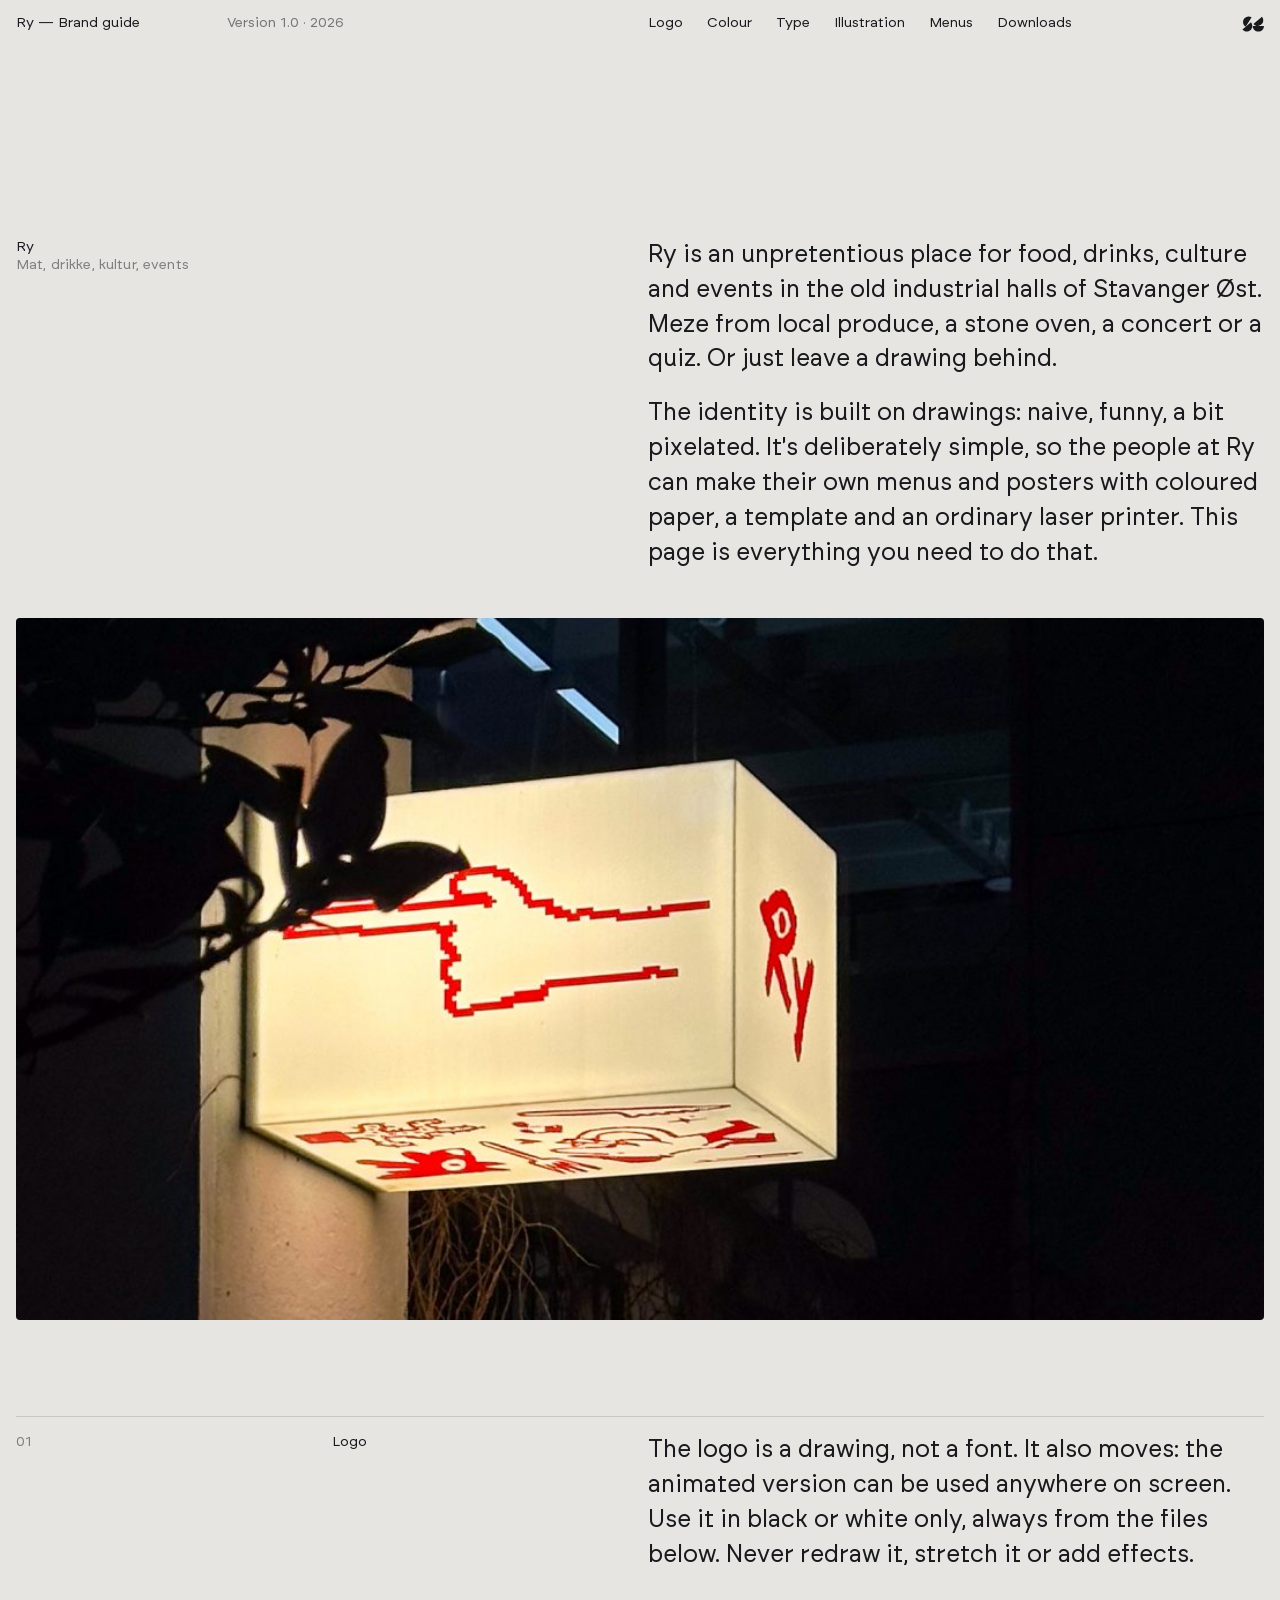
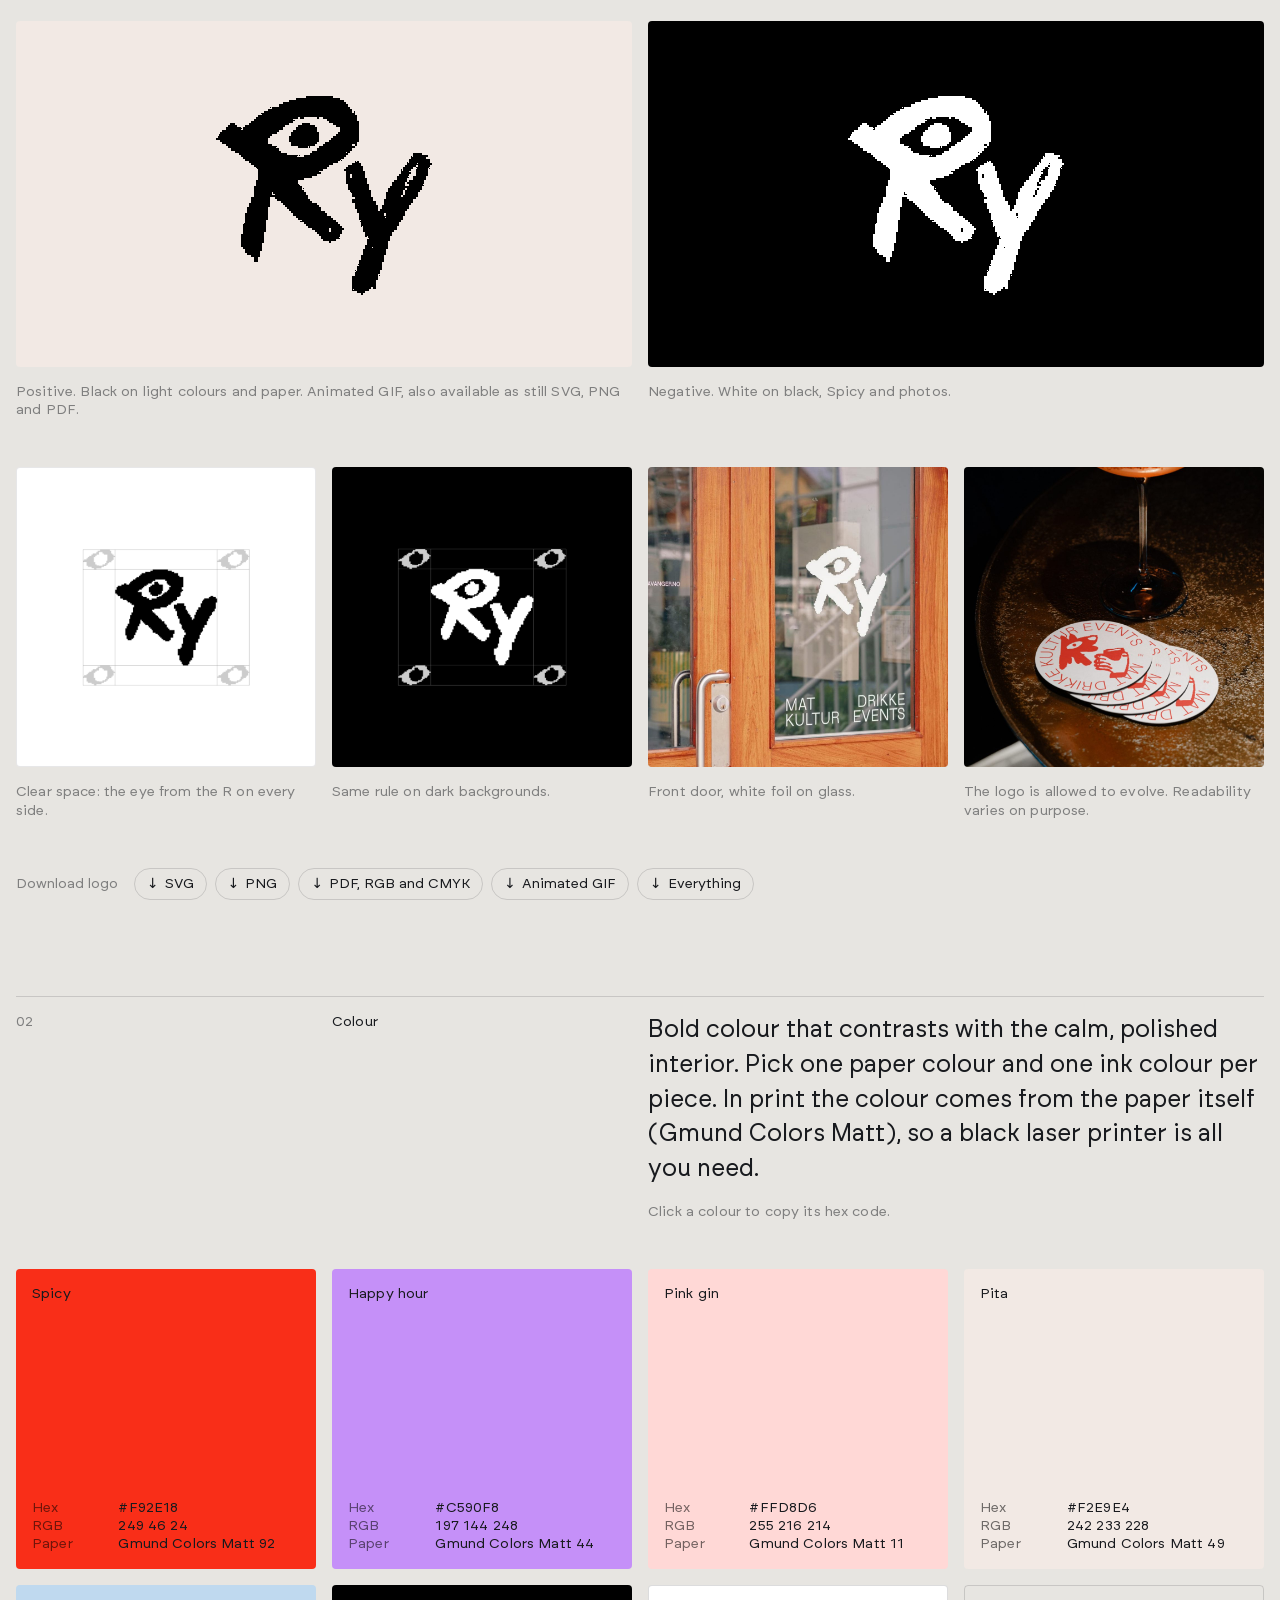
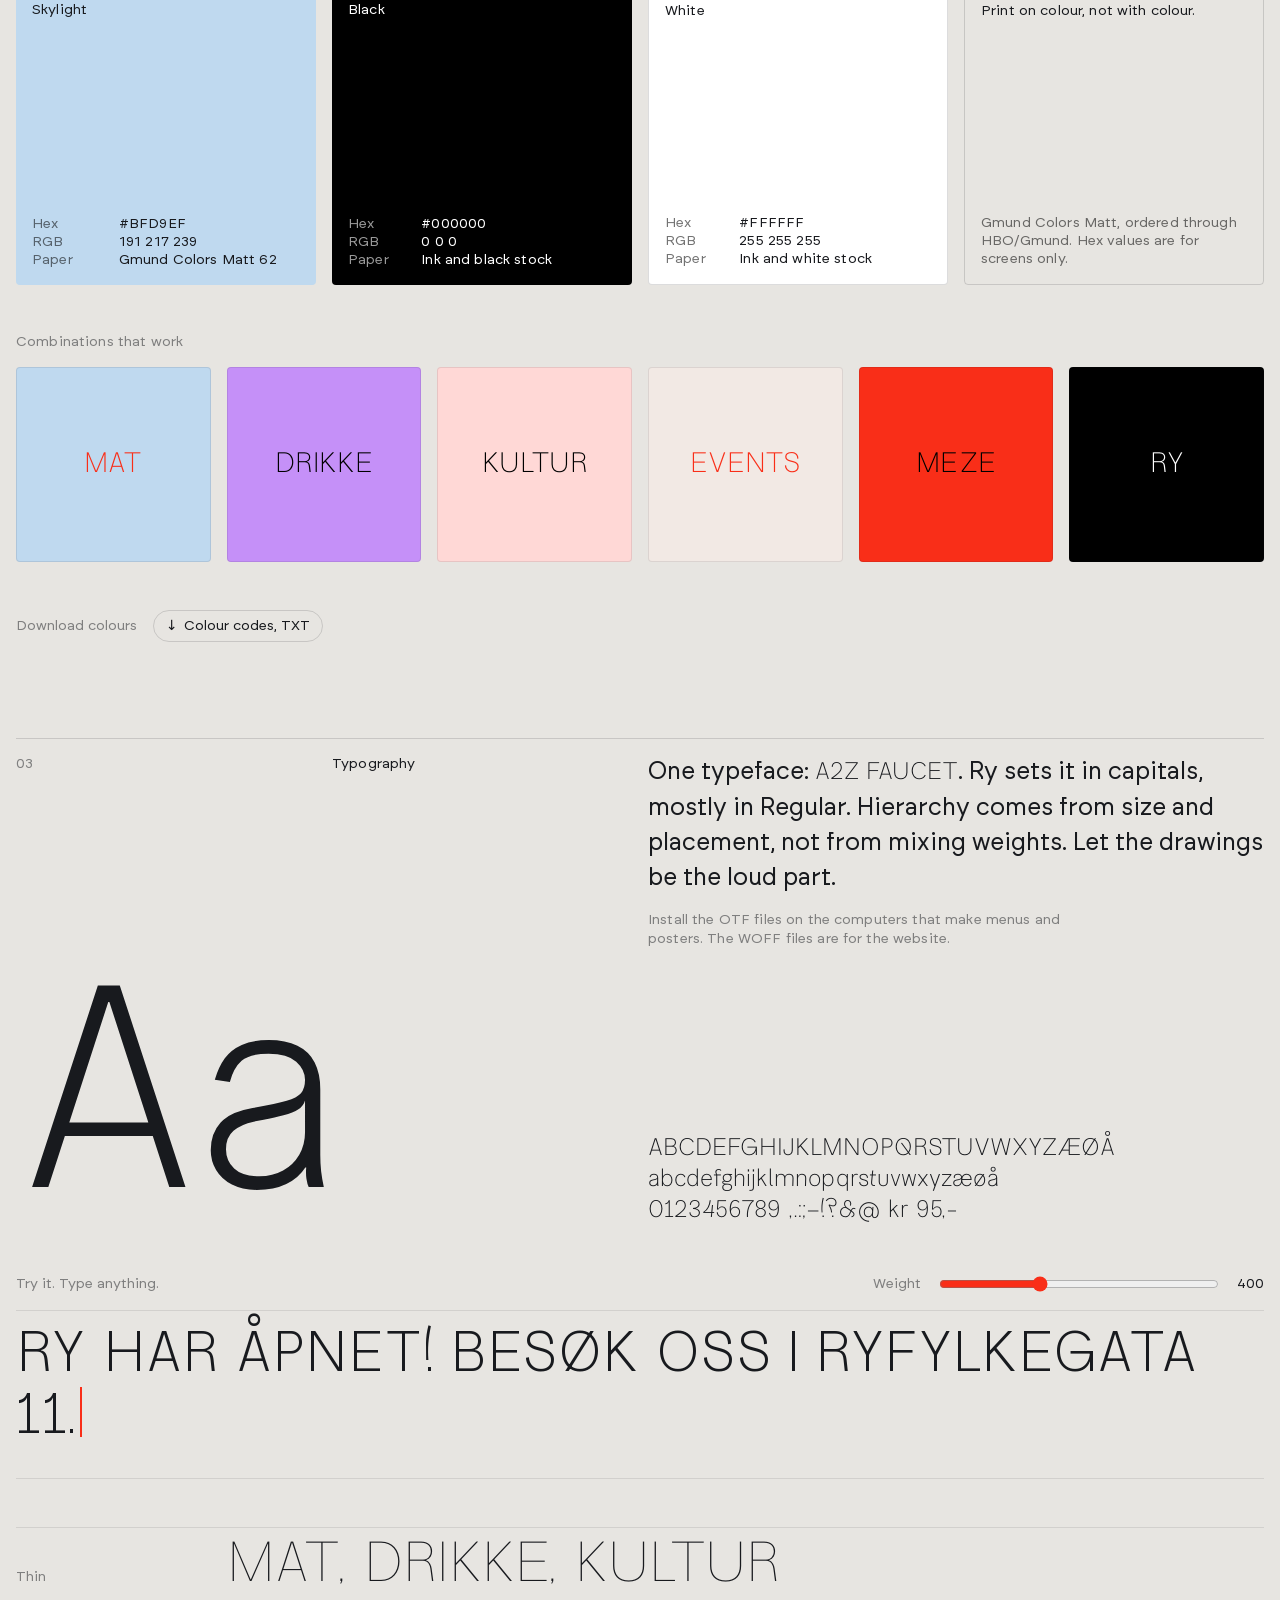
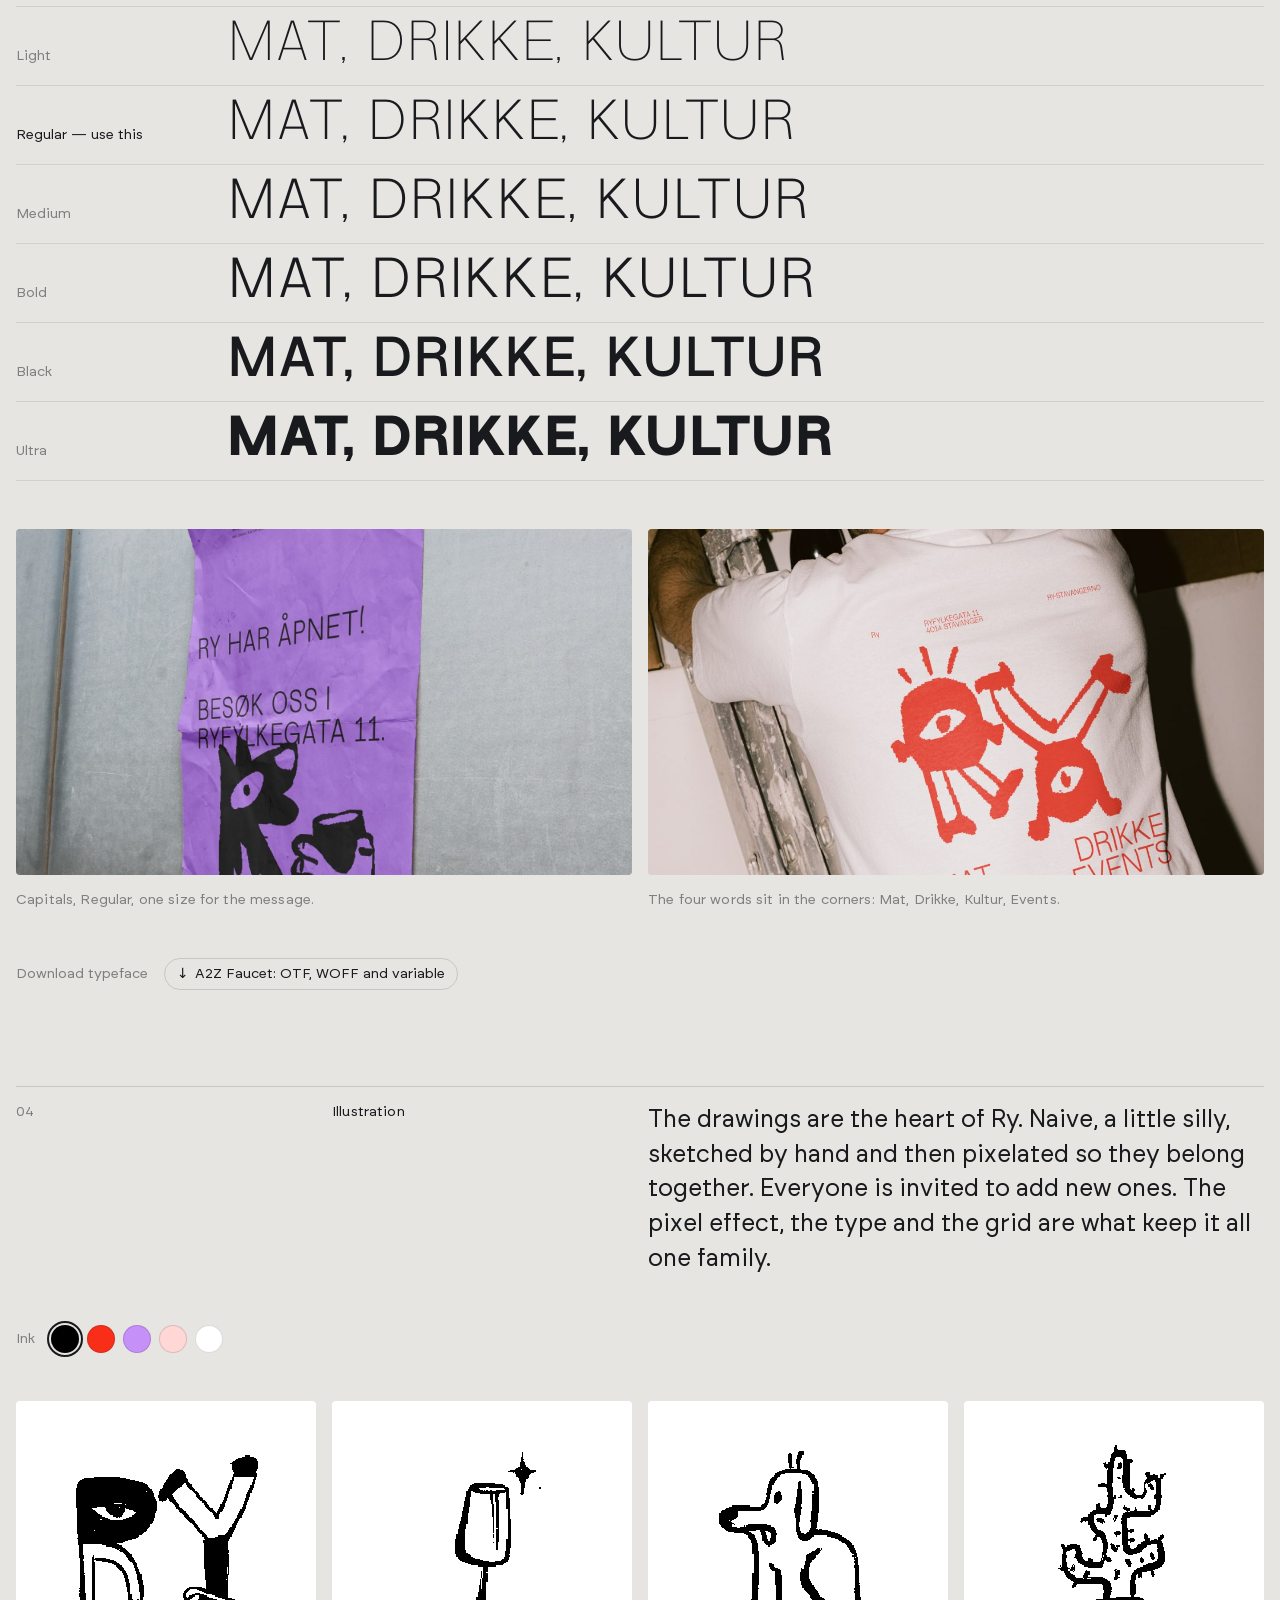
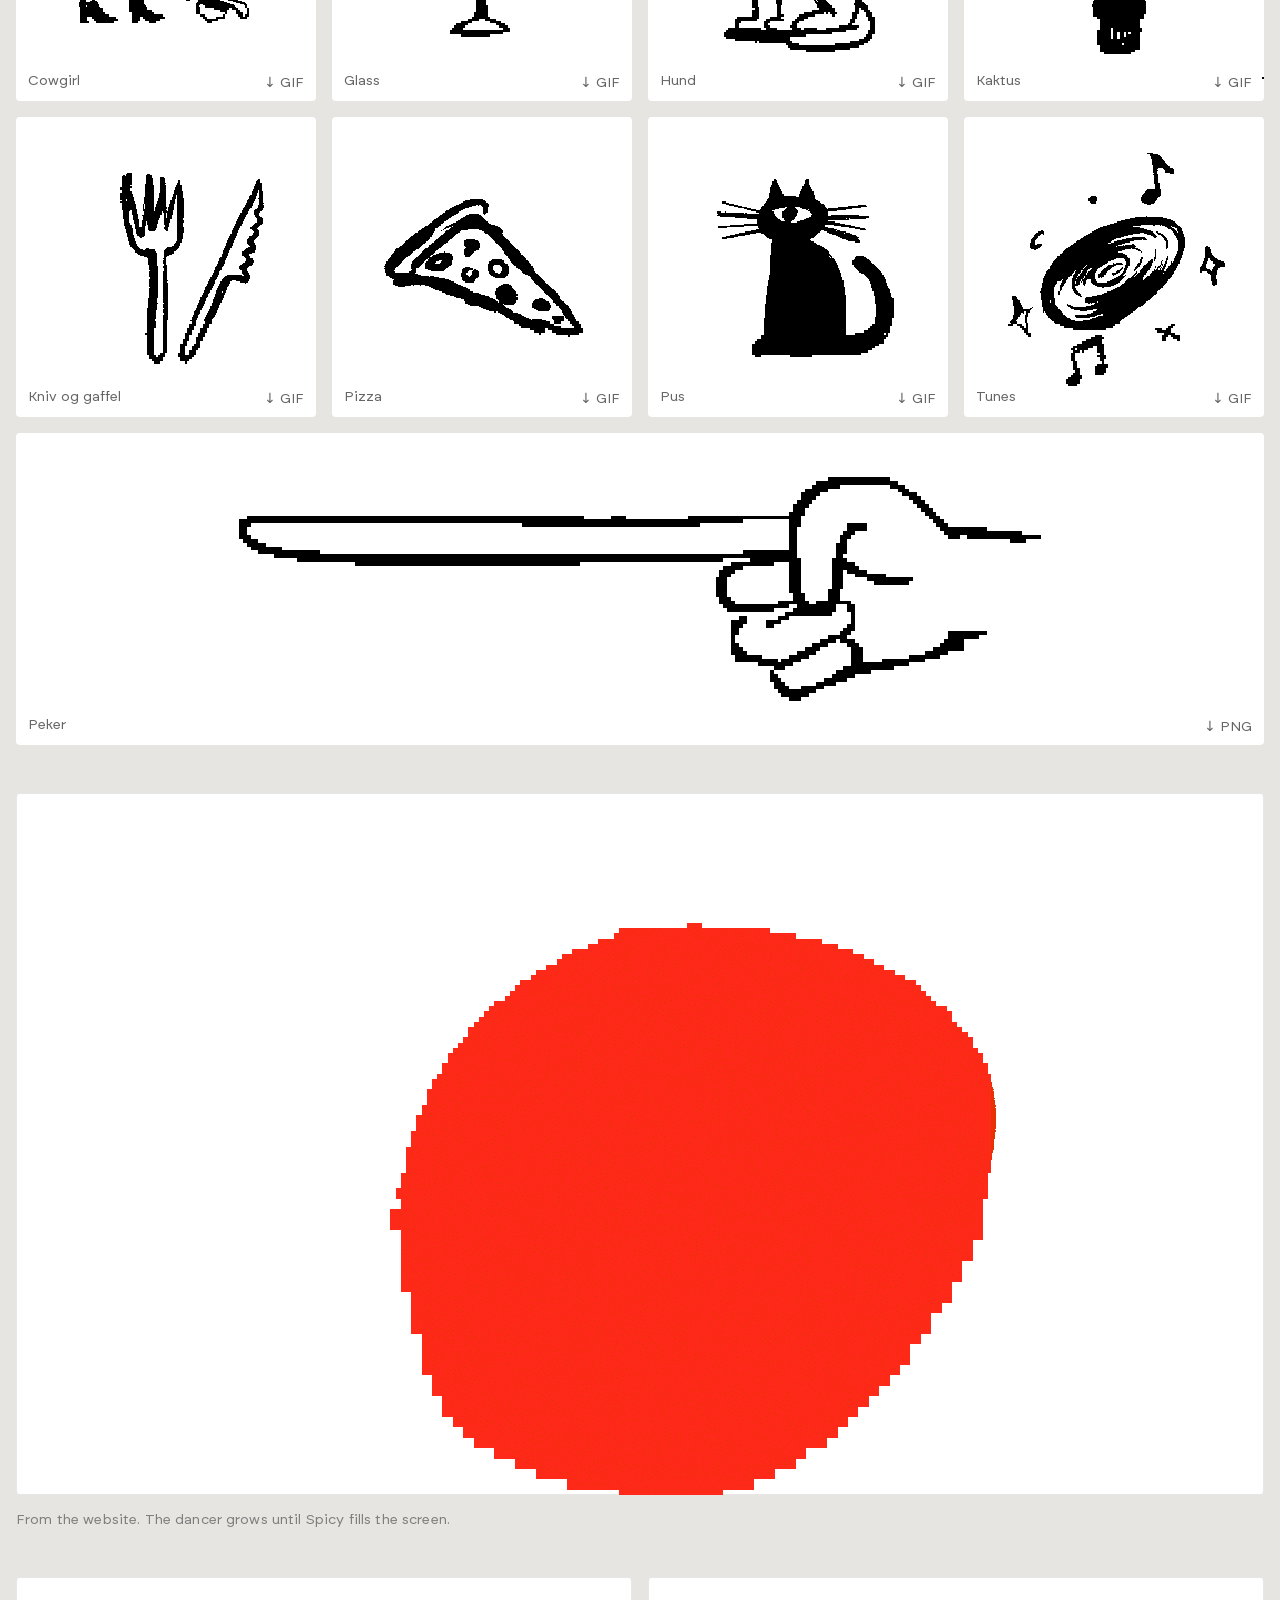
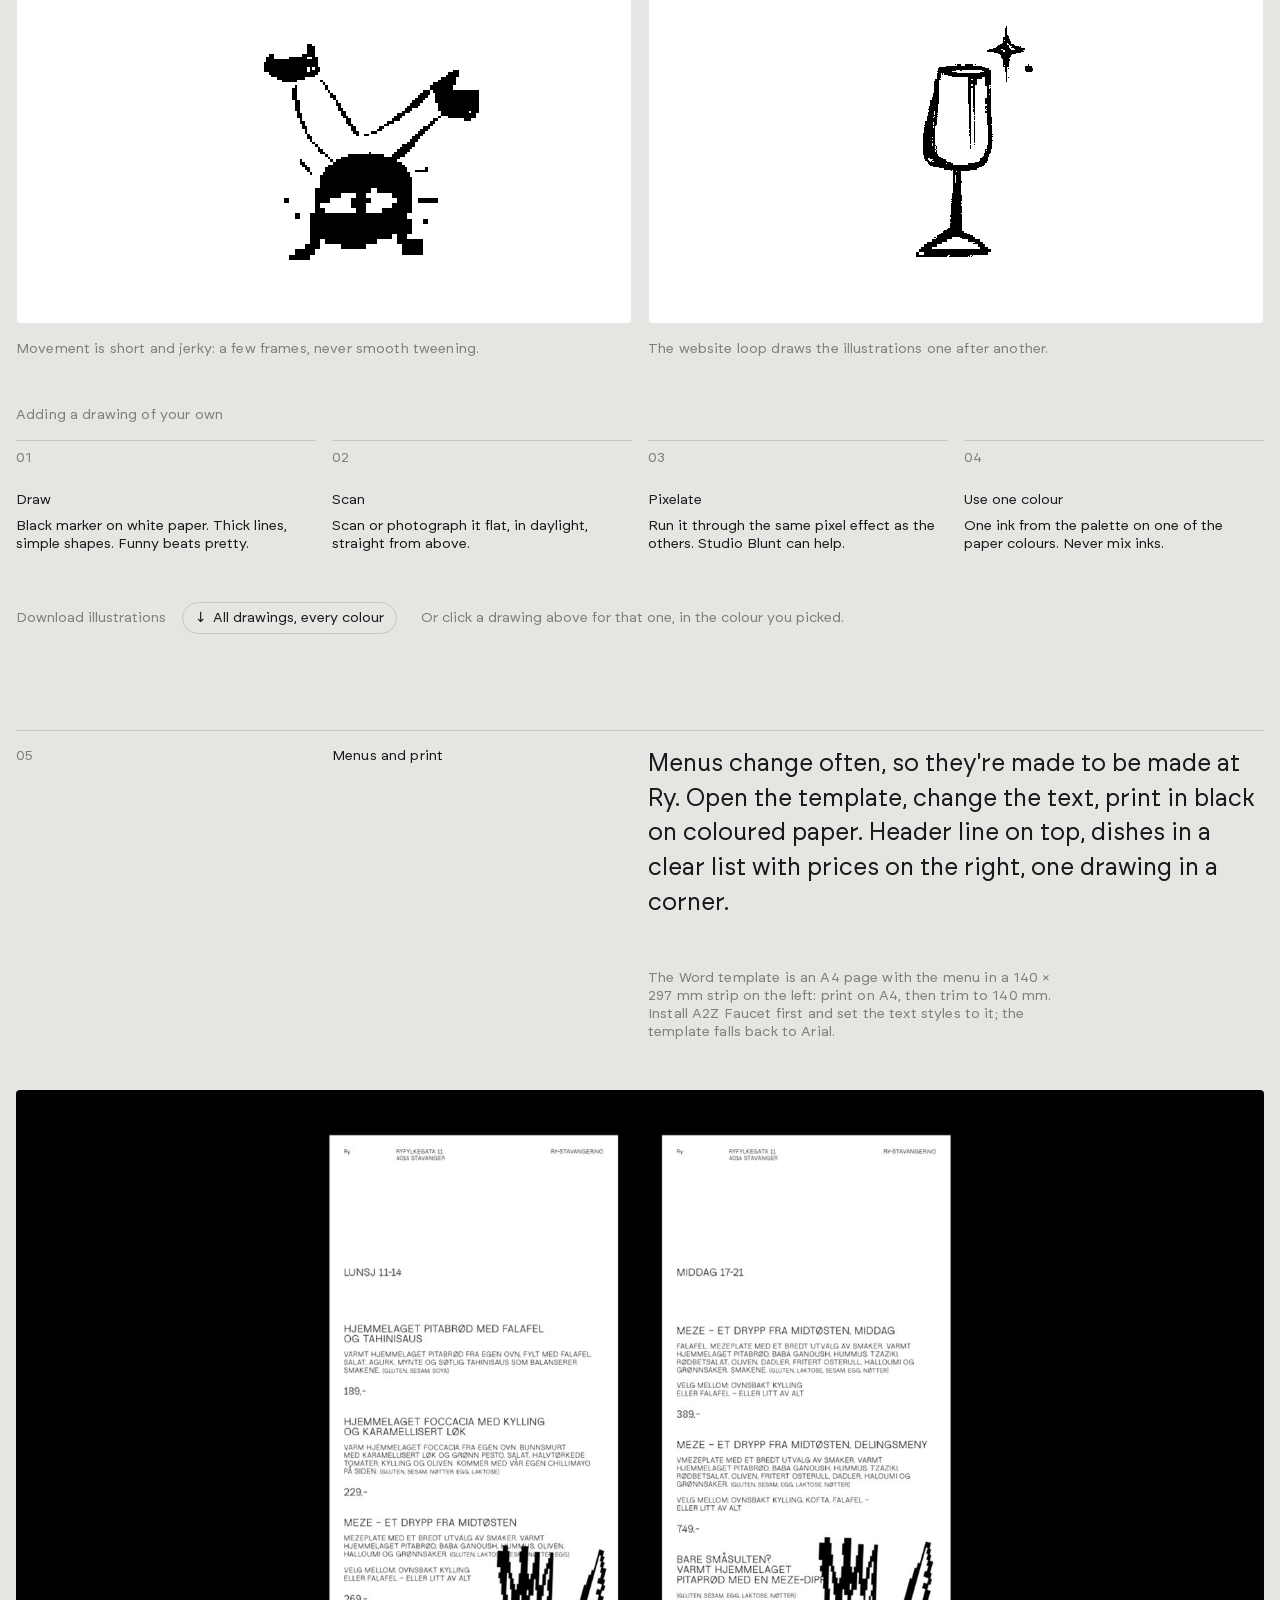
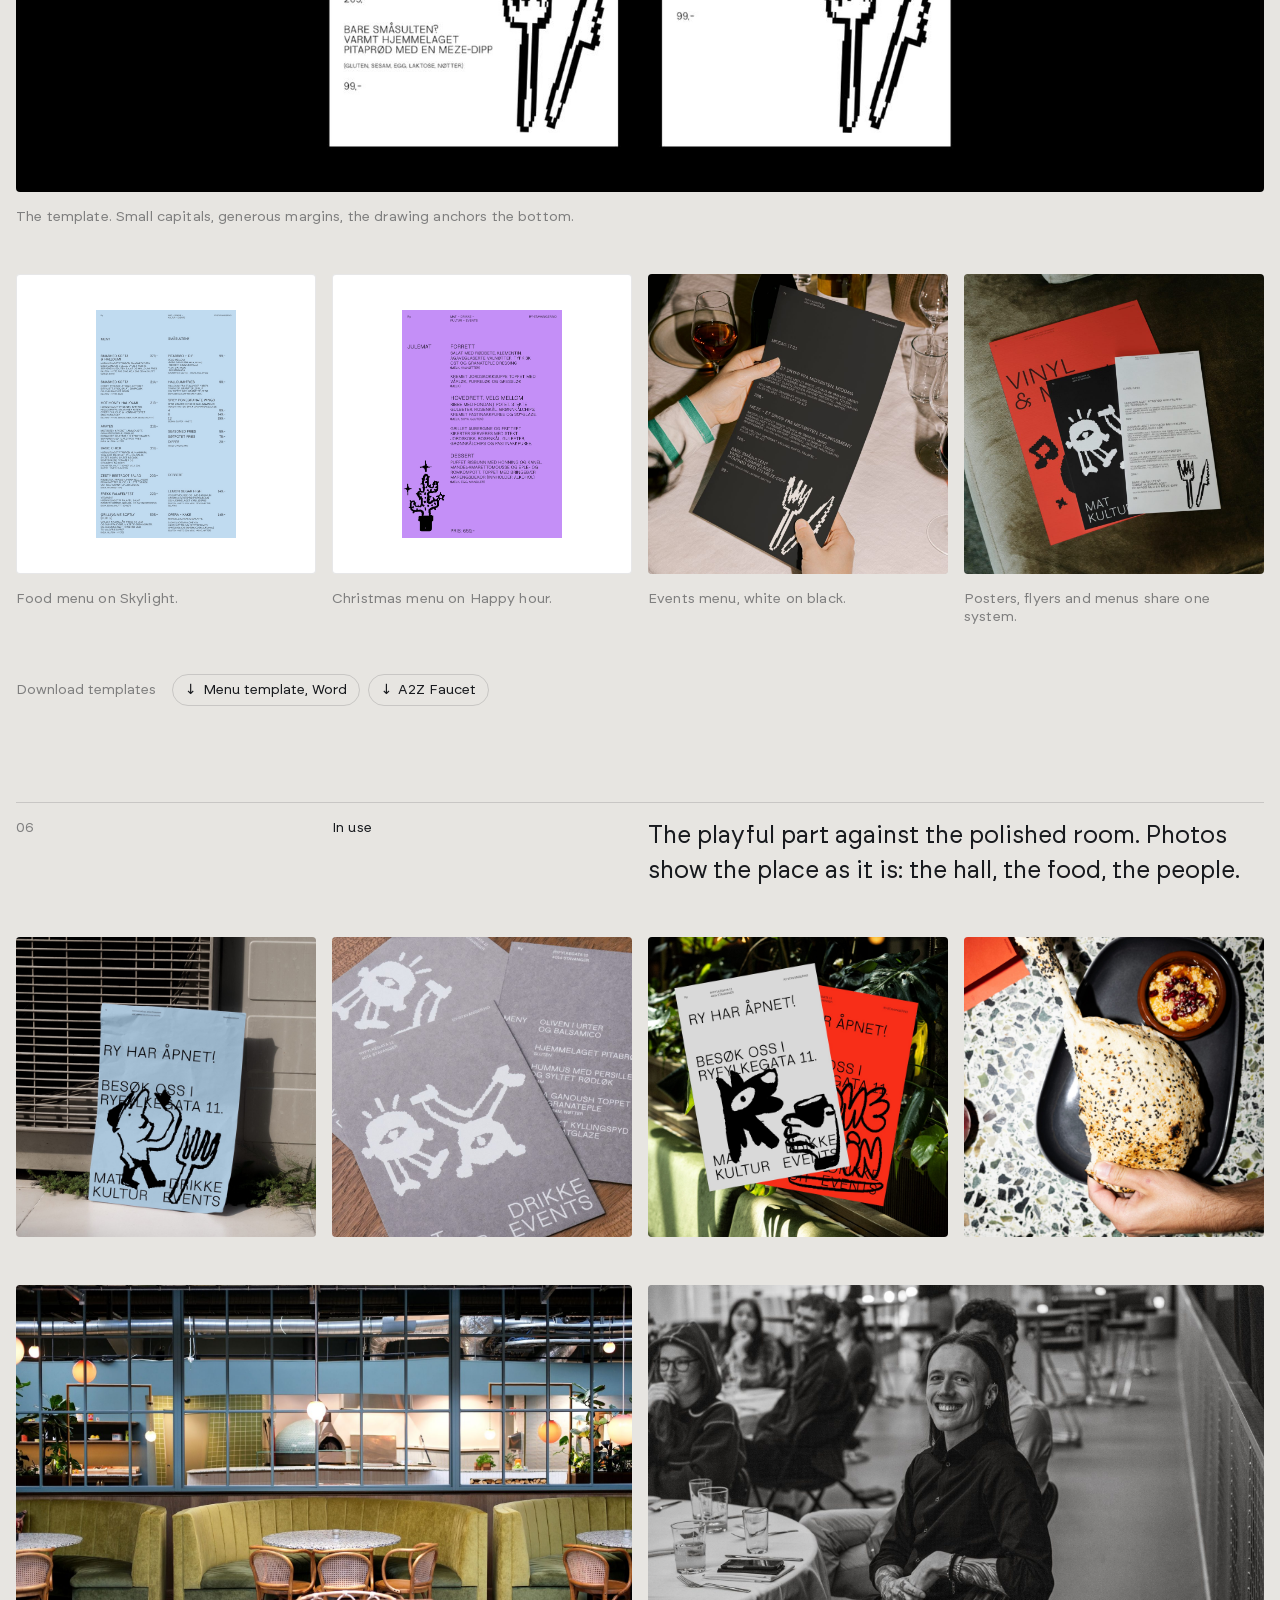
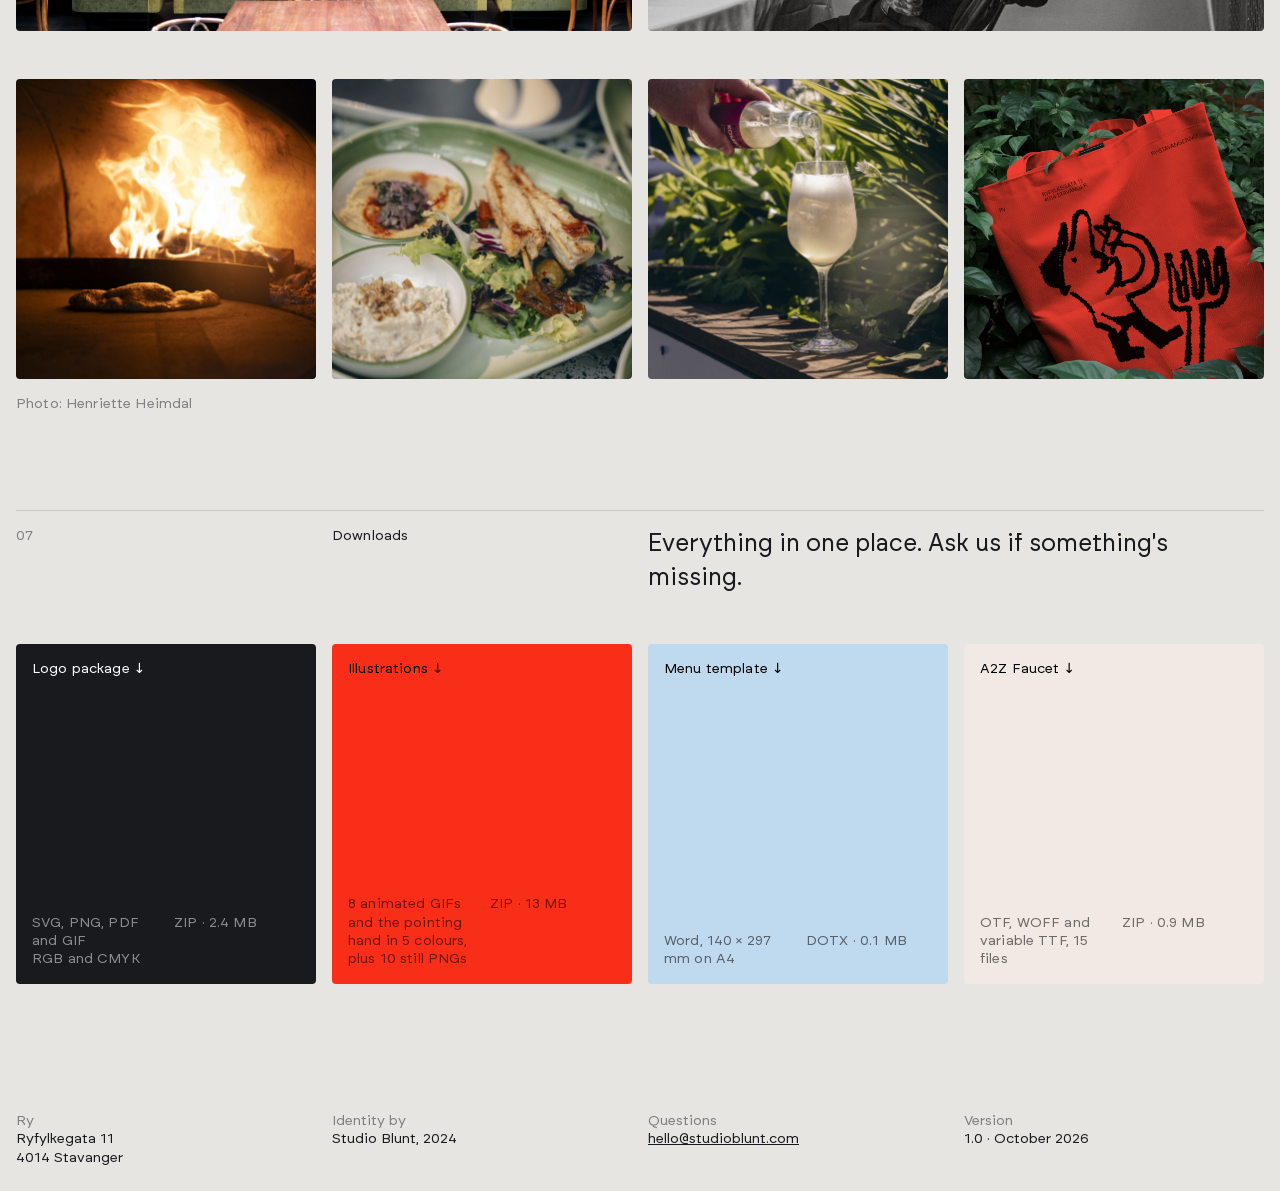
==== commit e5b34a91: "Ry: add Word menu template (140x297)" ====
--- a/ry/index.html
+++ b/ry/index.html
@@ -101,6 +101,7 @@
   .sec-head { padding-top: var(--space-2); border-top: var(--border-1) solid var(--border) }
   .sec-head .c-label:first-child { color: var(--muted) }
   .c-body p + p { margin-top: 0.8em }
+  .c-body .note { font-size: var(--fs-detail); line-height: 1.3; color: var(--muted); max-width: 46ch; margin-top: var(--space-4) }
   .note { font-size: var(--fs-detail); line-height: 1.3; letter-spacing: .01em; color: var(--muted) }
 
   .intro { padding-top: calc(var(--nav-h) + var(--space-7)) }
@@ -478,7 +479,7 @@
       <h2 class="c-label">Menus and print</h2>
       <div class="c-body">
         <p>Menus change often, so they're made to be made at Ry. Open the template, change the text, print in black on coloured paper. Header line on top, dishes in a clear list with prices on the right, one drawing in a corner.</p>
-        
+        <p class="note">The Word template is an A4 page with the menu in a 140 × 297 mm strip on the left: print on A4, then trim to 140 mm. Install A2Z Faucet first and set the text styles to it; the template falls back to Arial.</p>
       </div>
     </div>
 
@@ -507,7 +508,8 @@
 
     <div class="dl-row">
       <span>Download templates</span>
-      <a class="dl-btn" aria-disabled="true">Menu templates, Word: coming soon</a>
+      <a class="dl-btn" href="assets/downloads/Ry_Meny_140x297.dotx" download>Menu template, Word</a>
+      <a class="dl-btn" href="assets/downloads/A2Z_Faucet.zip" download>A2Z Faucet</a>
     </div>
   </section>
 
@@ -548,11 +550,11 @@
       </div>
       <div class="box box-spicy">
         <div class="box-top"><a class="dl" href="assets/downloads/Ry_Illustrasjoner.zip" download>Illustrations</a></div>
-        <div class="box-bottom"><div class="box-row"><span class="cell-3 box-muted">8 animated GIFs in 5 colours, plus 10 still PNGs. 1080 px</span><span class="cell-3 box-muted">ZIP · 13 MB</span></div></div>
+        <div class="box-bottom"><div class="box-row"><span class="cell-3 box-muted">8 animated GIFs and the pointing hand in 5 colours, plus 10 still PNGs</span><span class="cell-3 box-muted">ZIP · 13 MB</span></div></div>
       </div>
       <div class="box box-sky">
-        <div class="box-top"><span>Menu templates</span></div>
-        <div class="box-bottom"><div class="box-row"><span class="cell-3 box-muted">Word</span><span class="cell-3 box-muted">Coming soon</span></div></div>
+        <div class="box-top"><a class="dl" href="assets/downloads/Ry_Meny_140x297.dotx" download>Menu template</a></div>
+        <div class="box-bottom"><div class="box-row"><span class="cell-3 box-muted">Word, 140 × 297 mm on A4</span><span class="cell-3 box-muted">DOTX · 0.1 MB</span></div></div>
       </div>
       <div class="box box-pita">
         <div class="box-top"><a class="dl" href="assets/downloads/A2Z_Faucet.zip" download>A2Z Faucet</a></div>
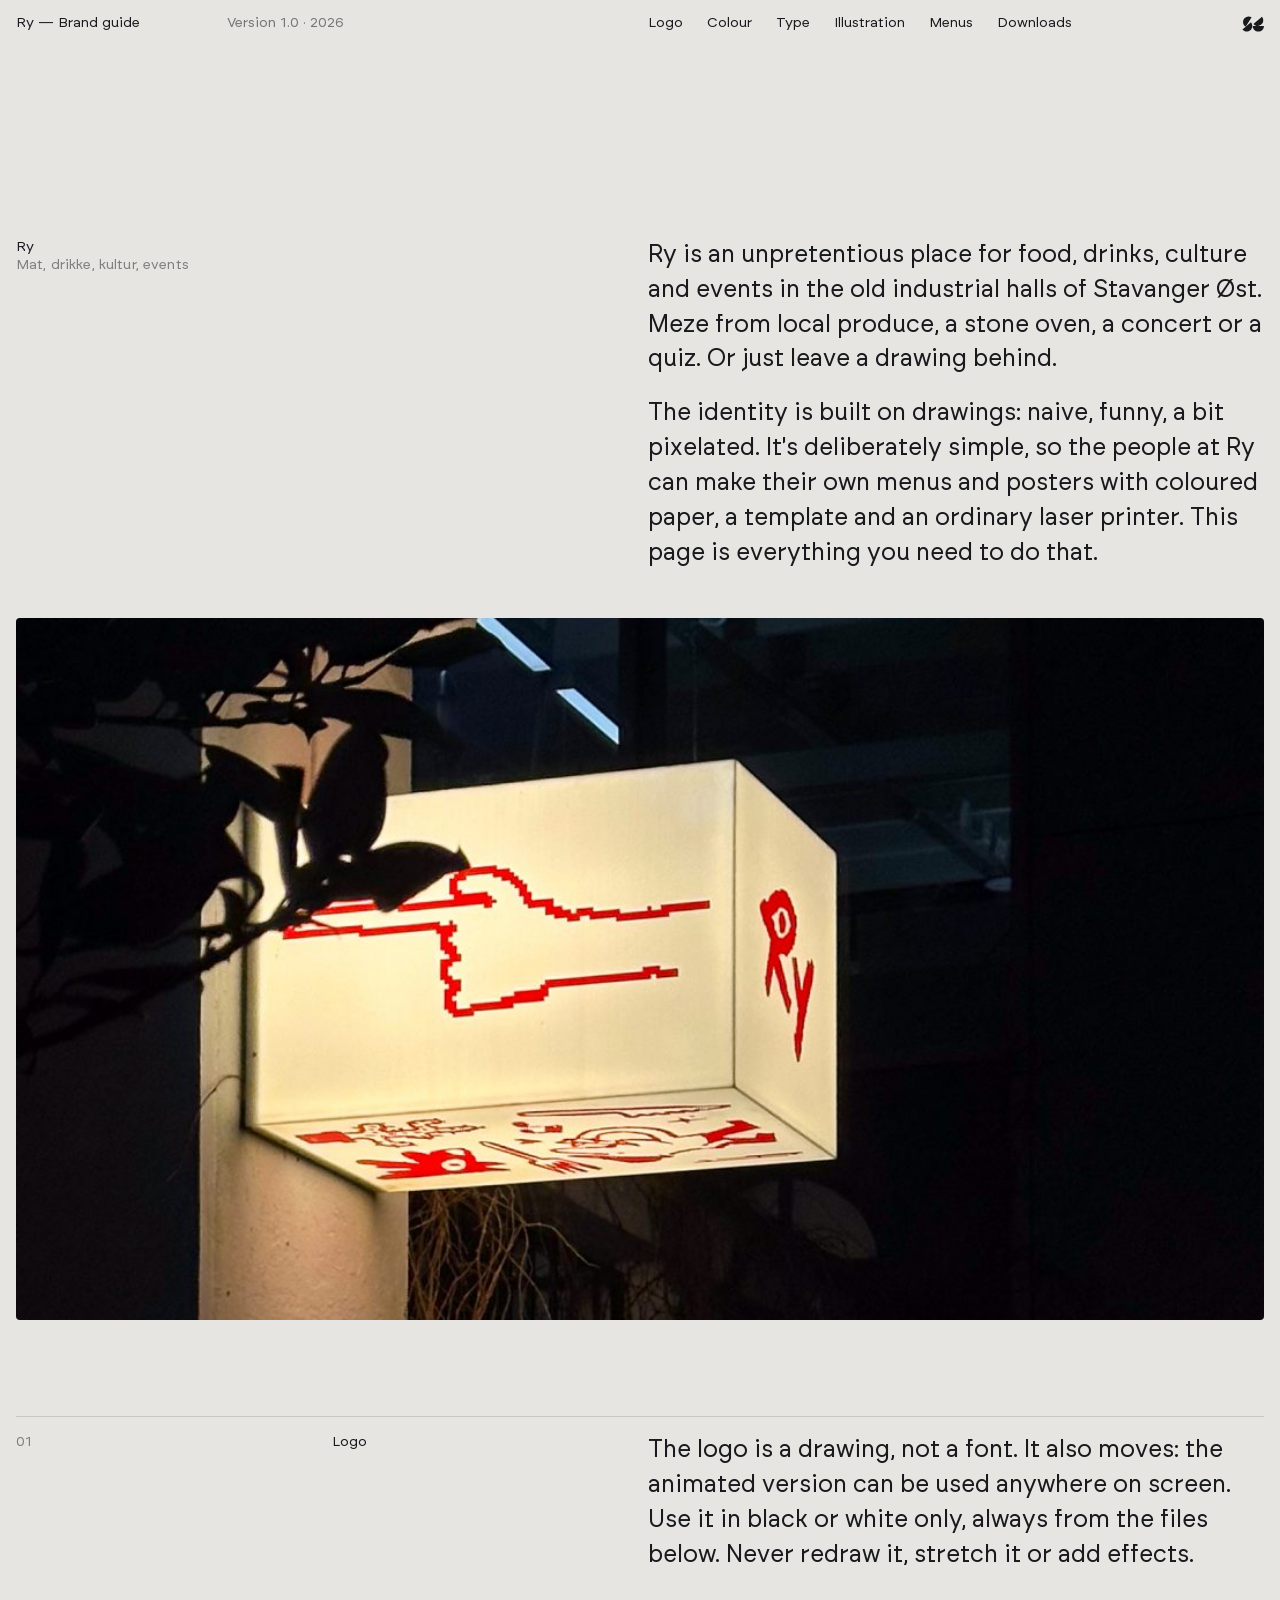
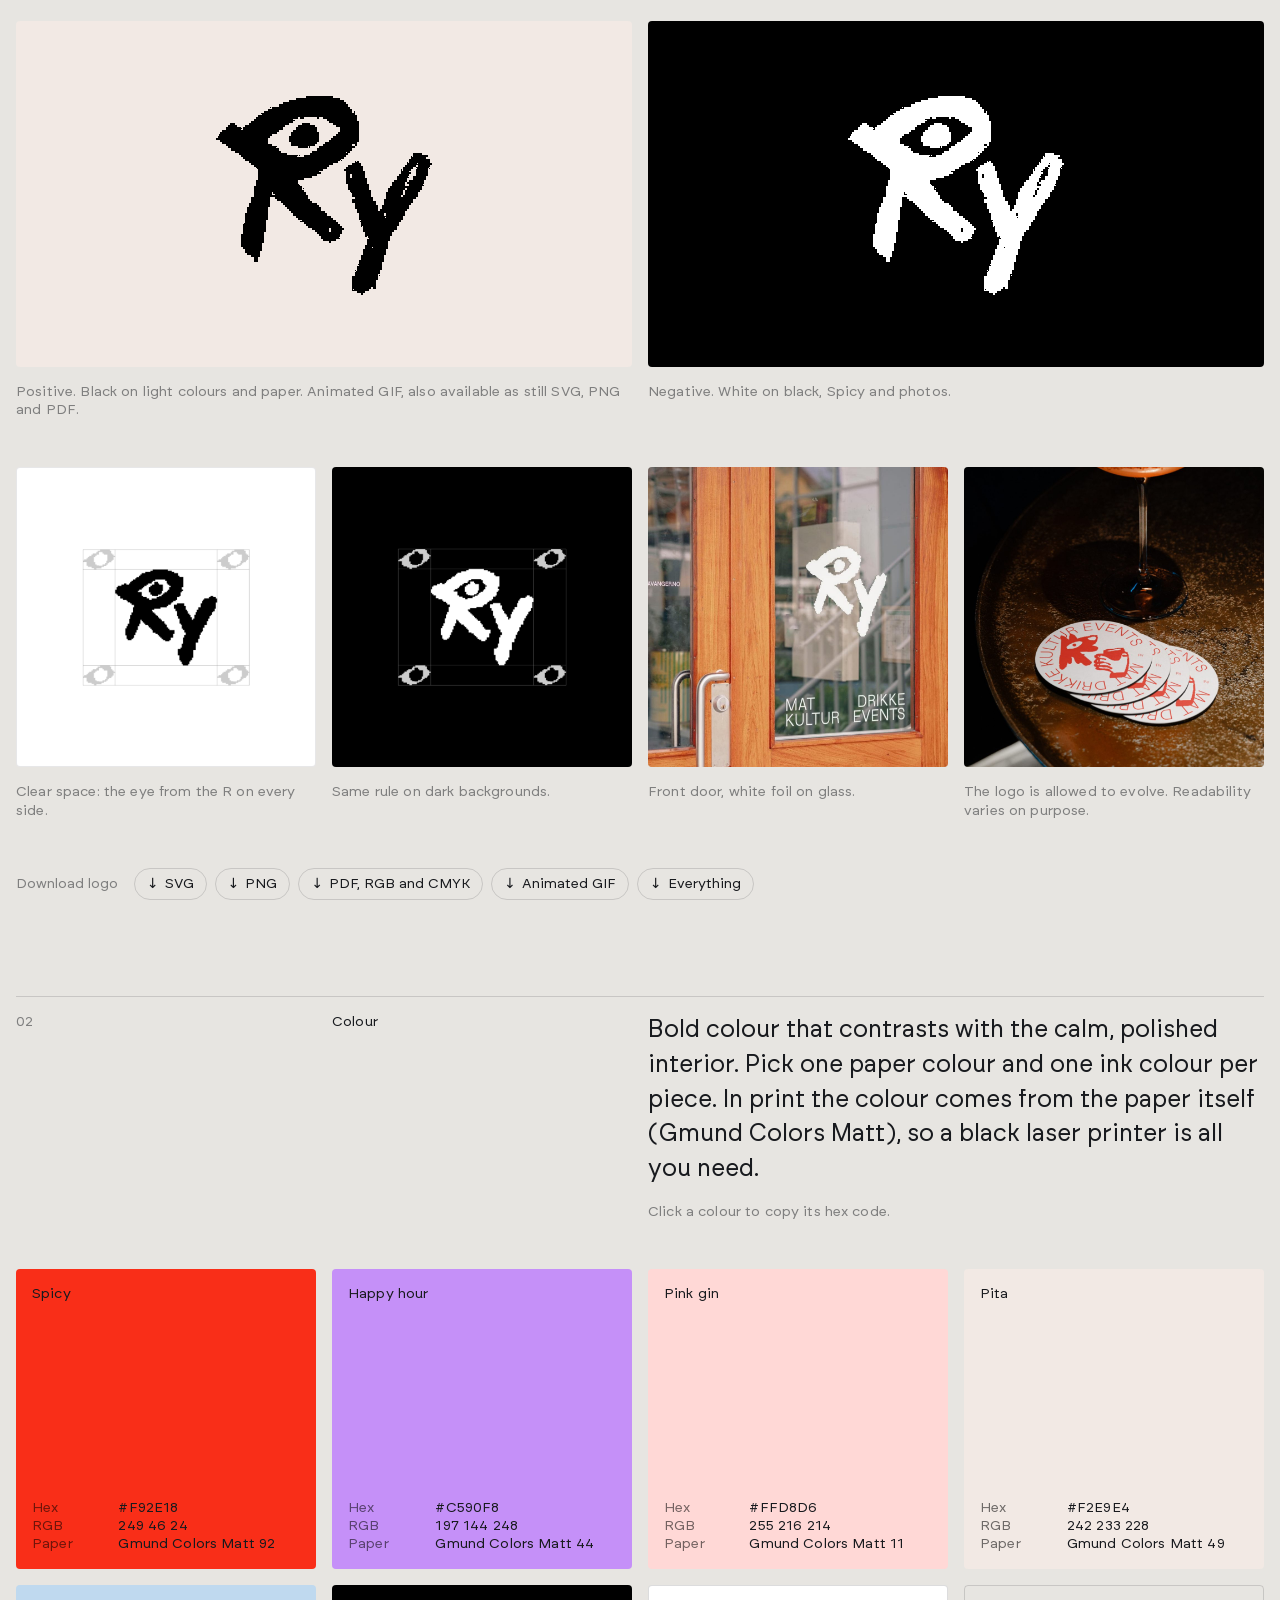
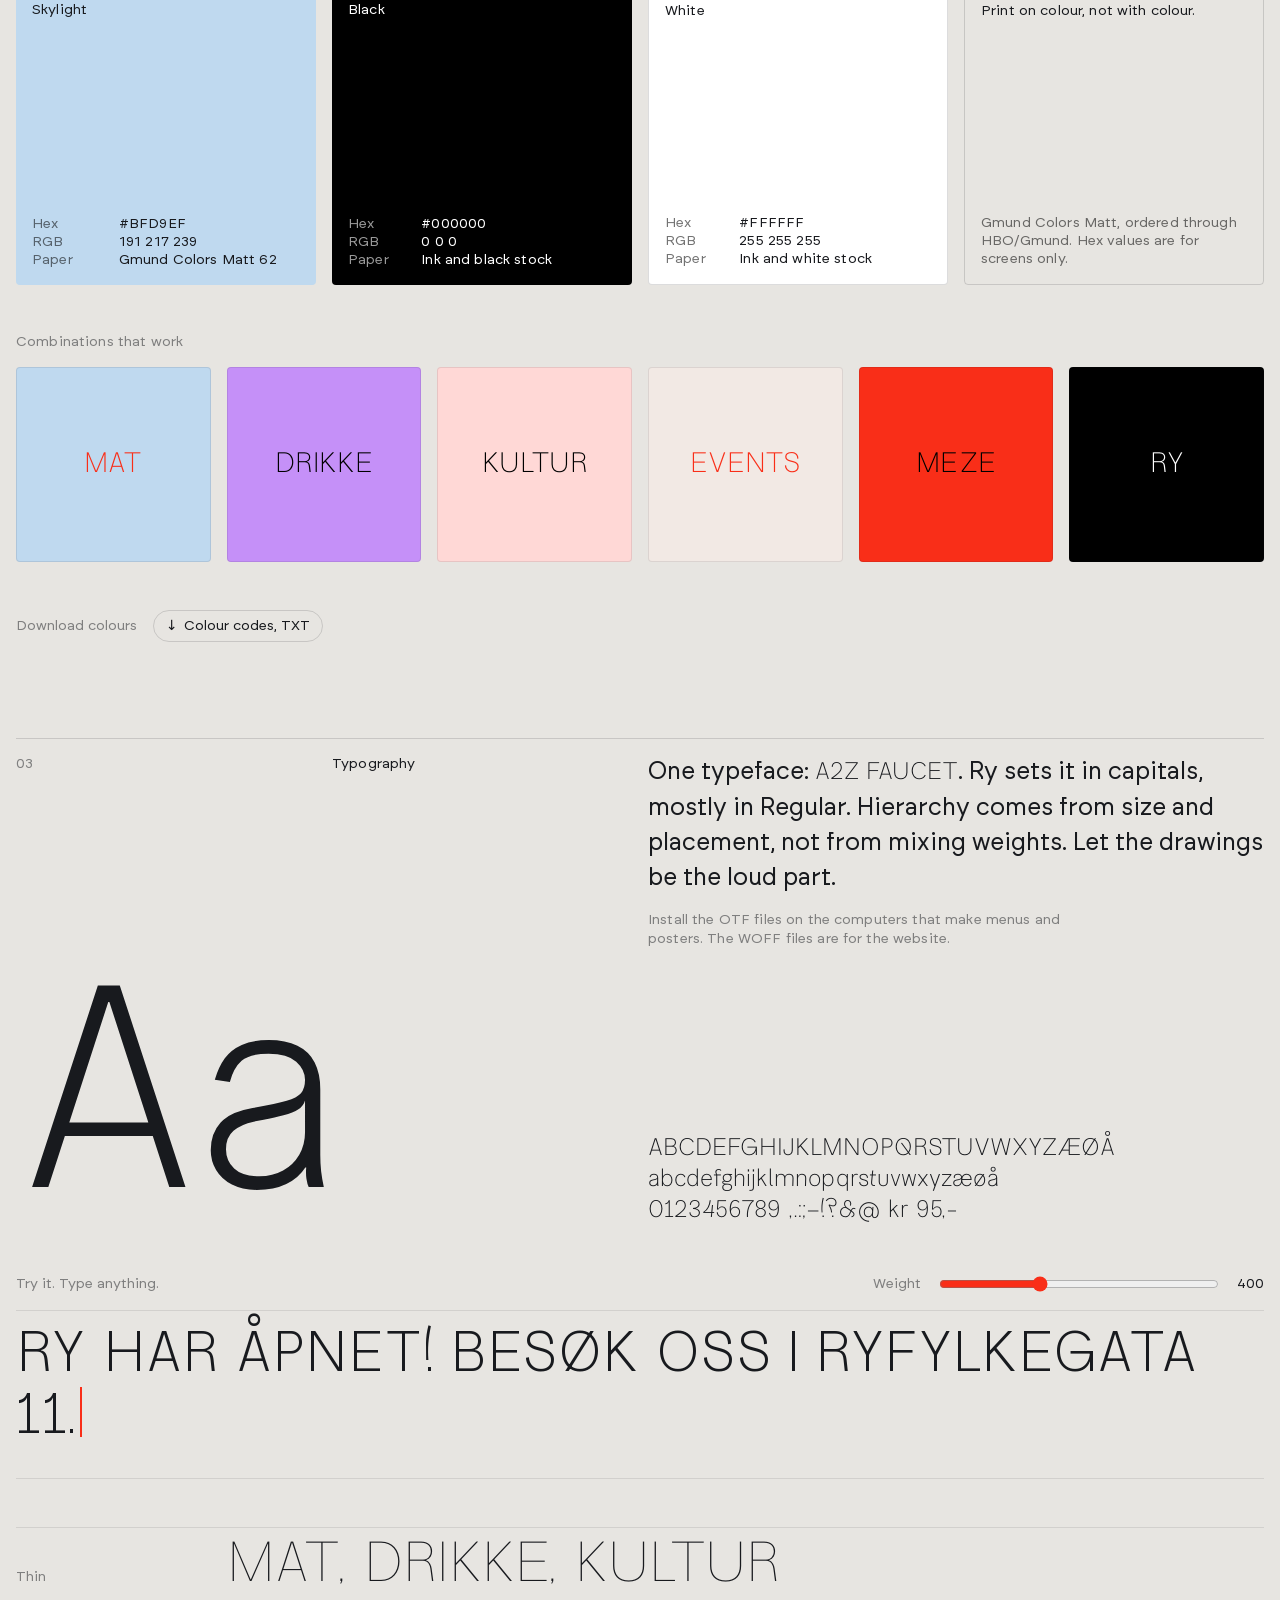
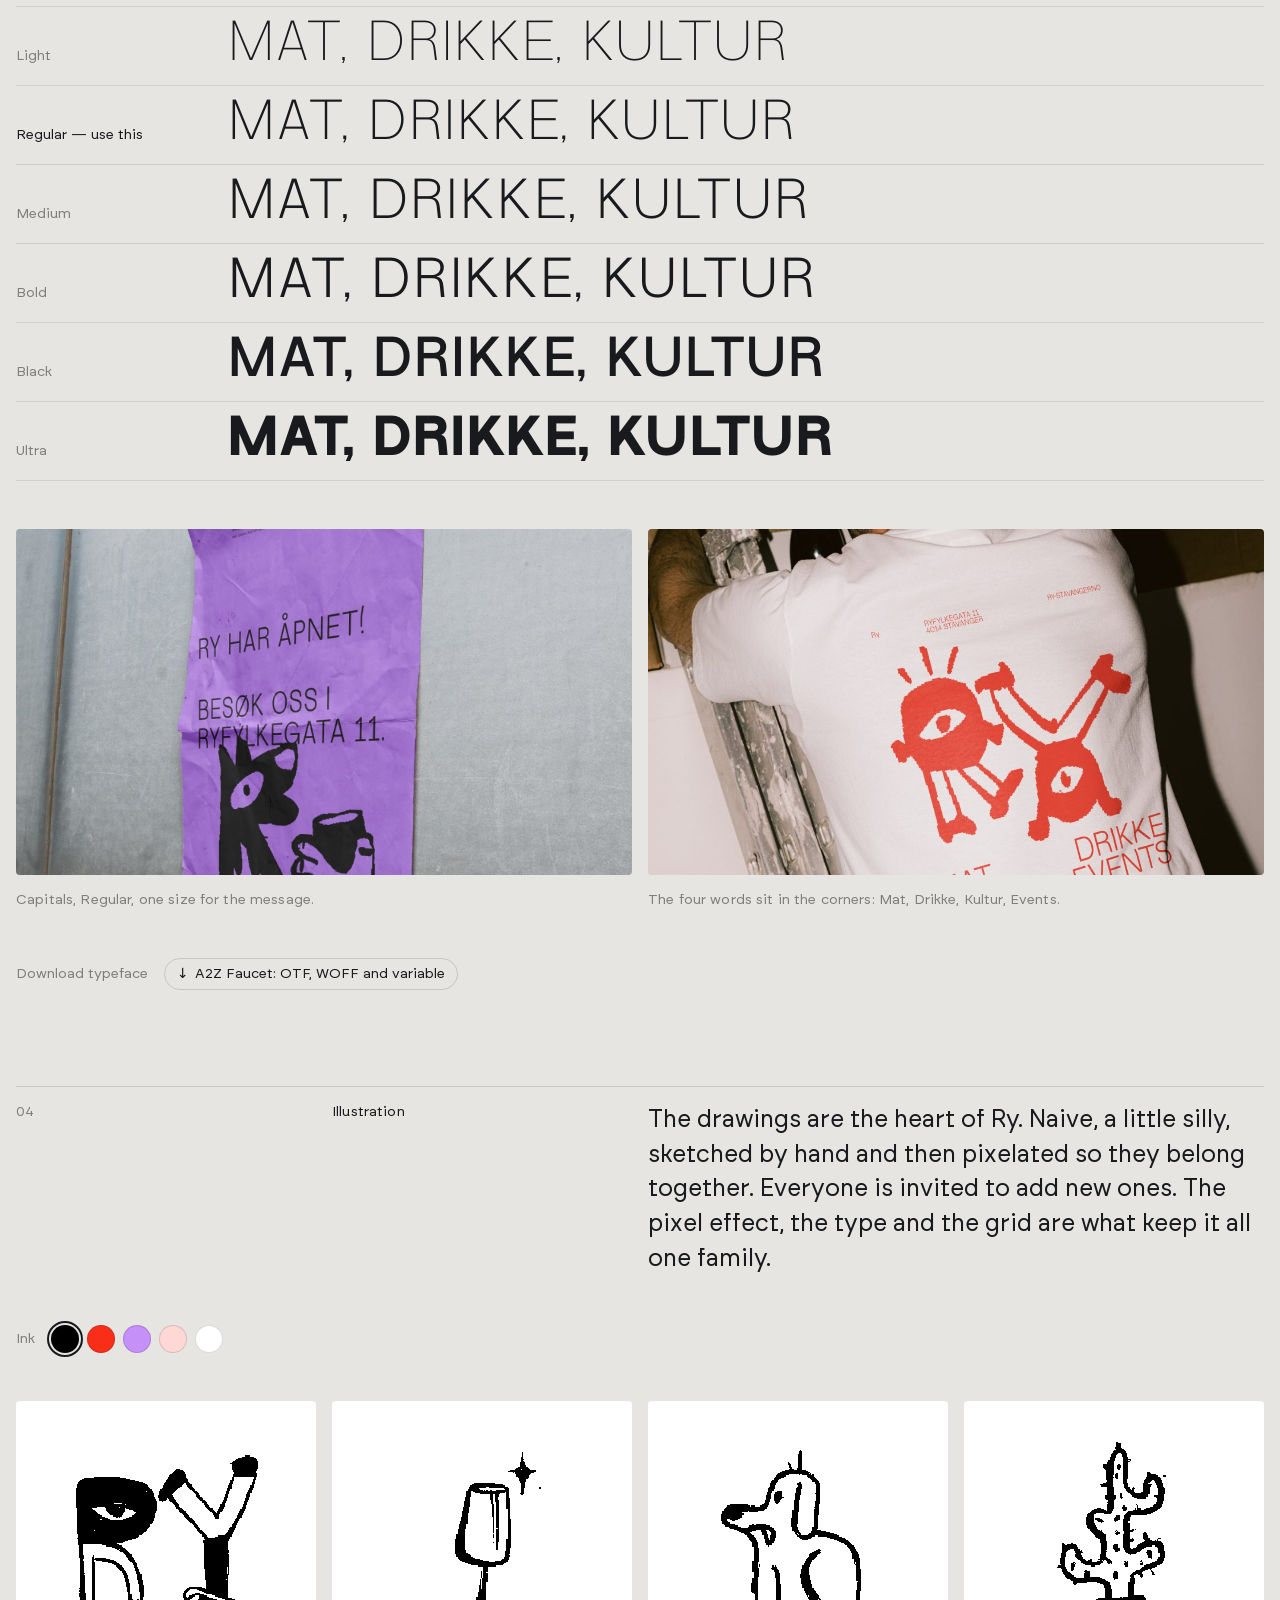
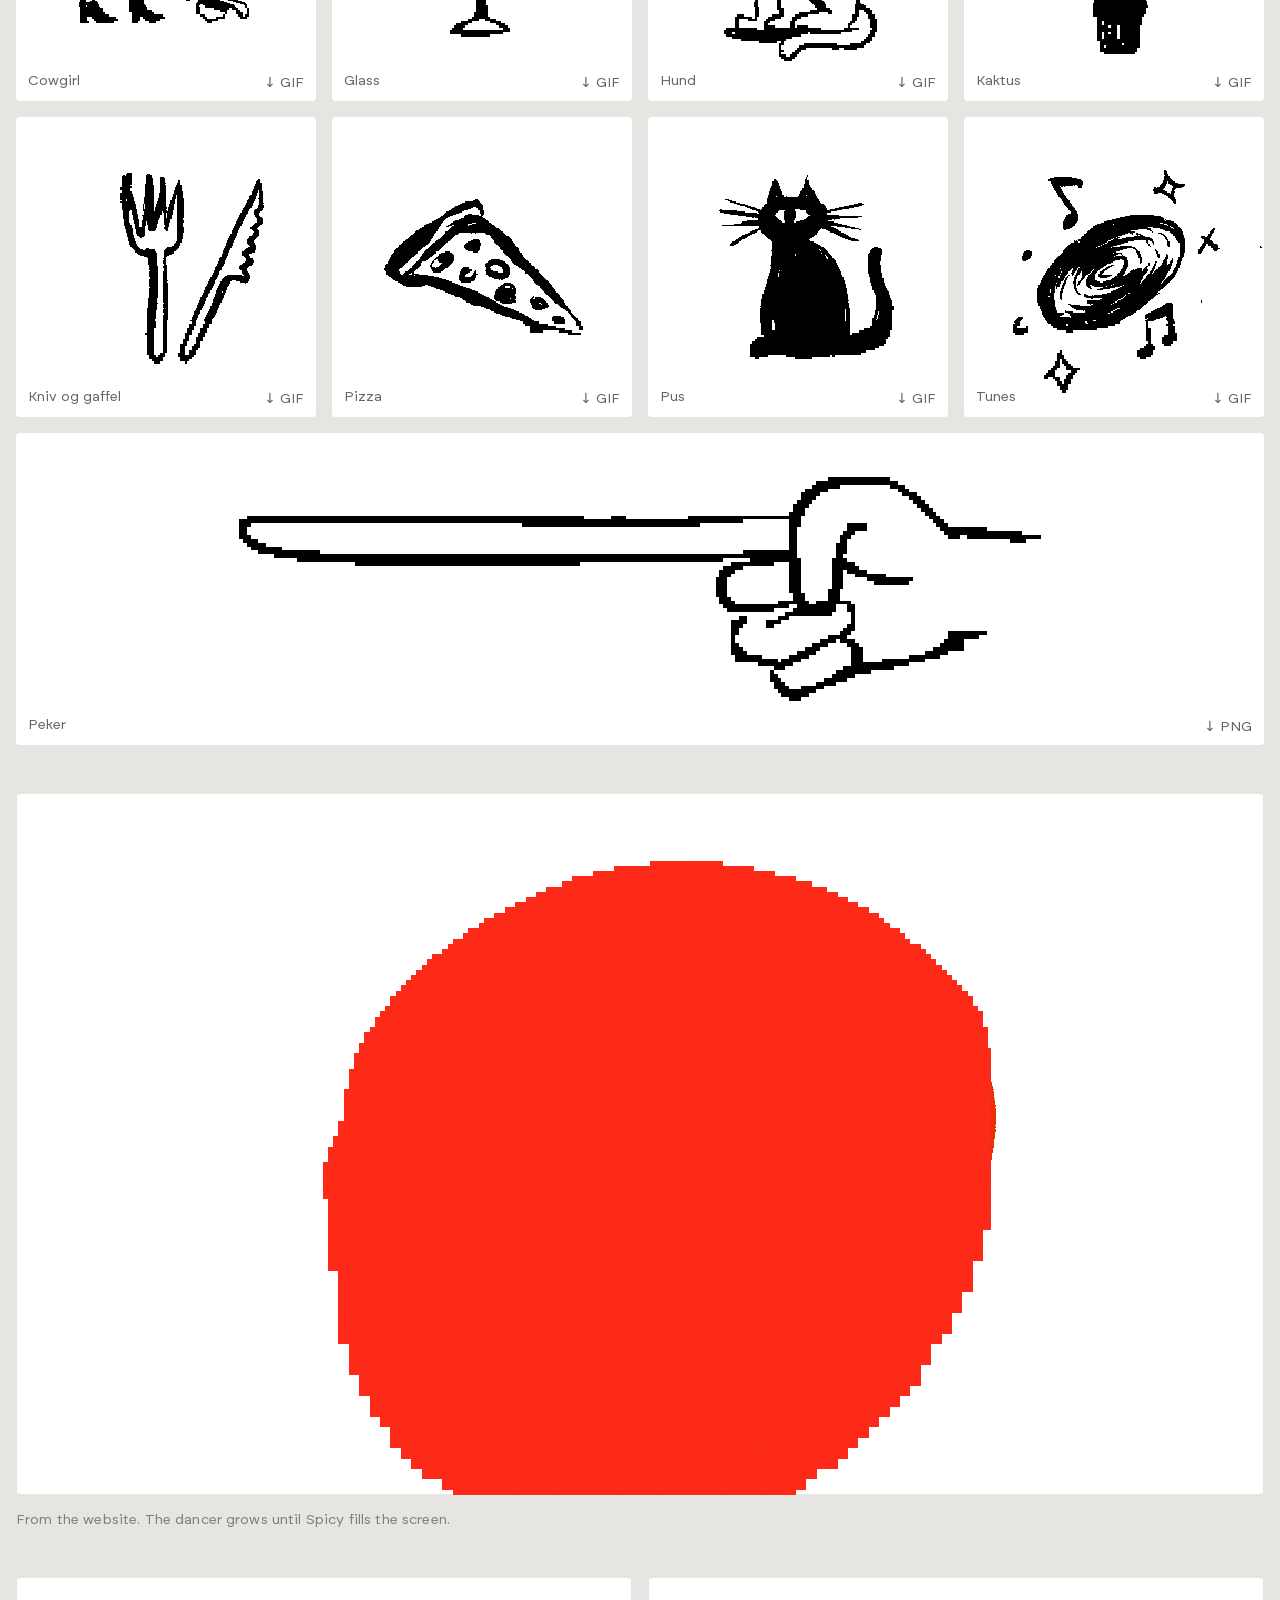
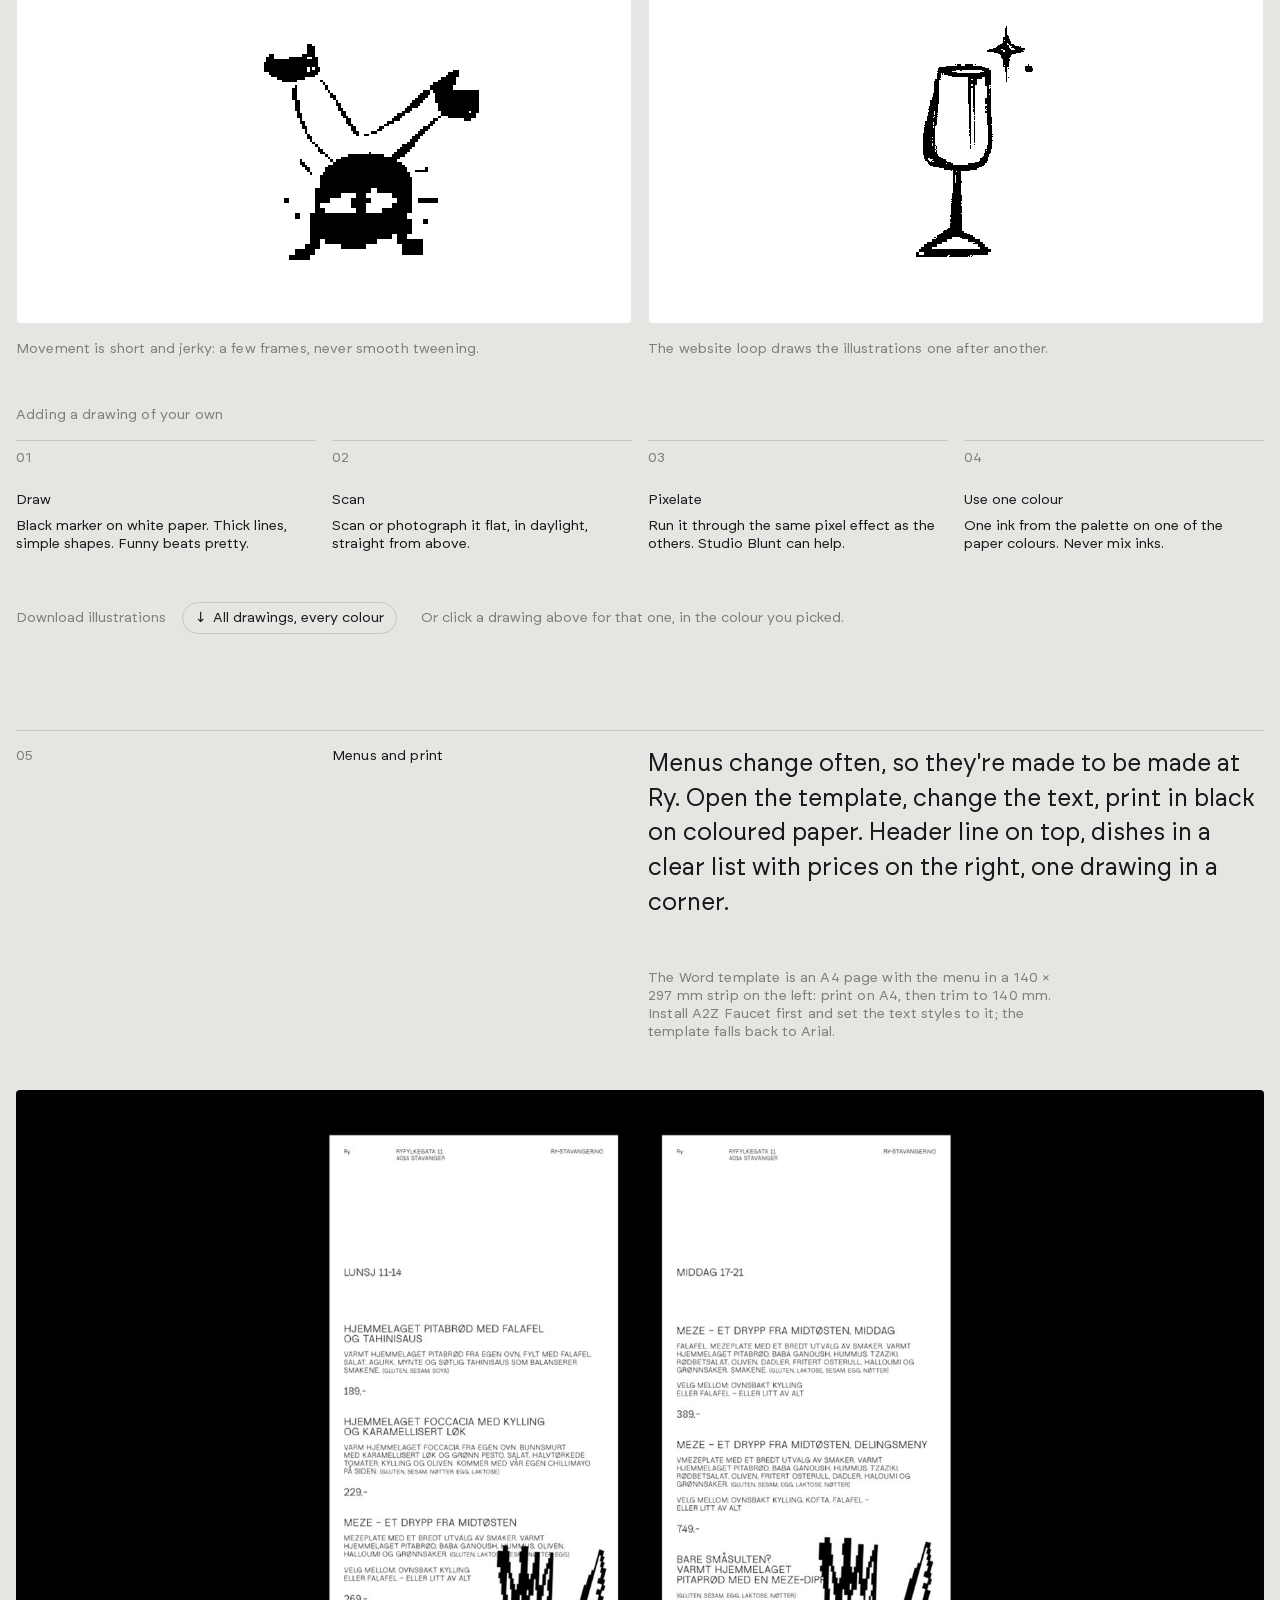
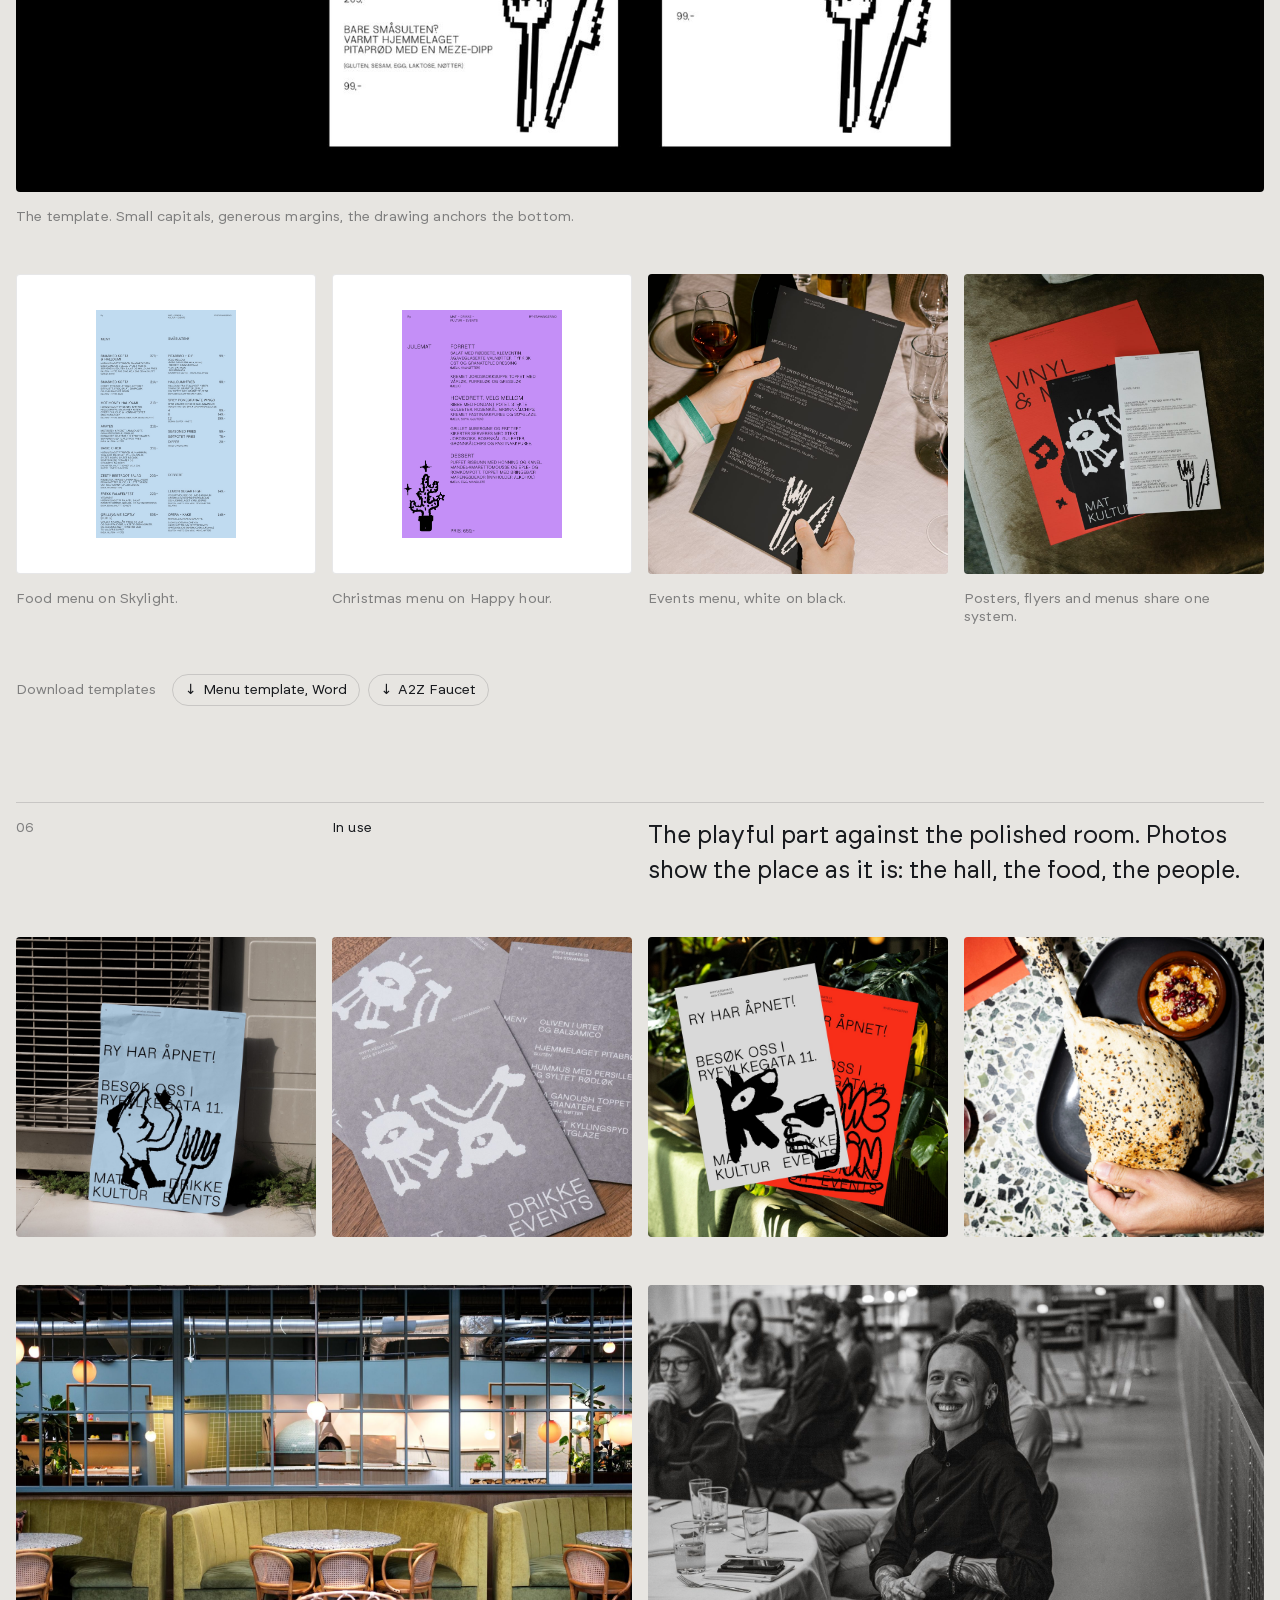
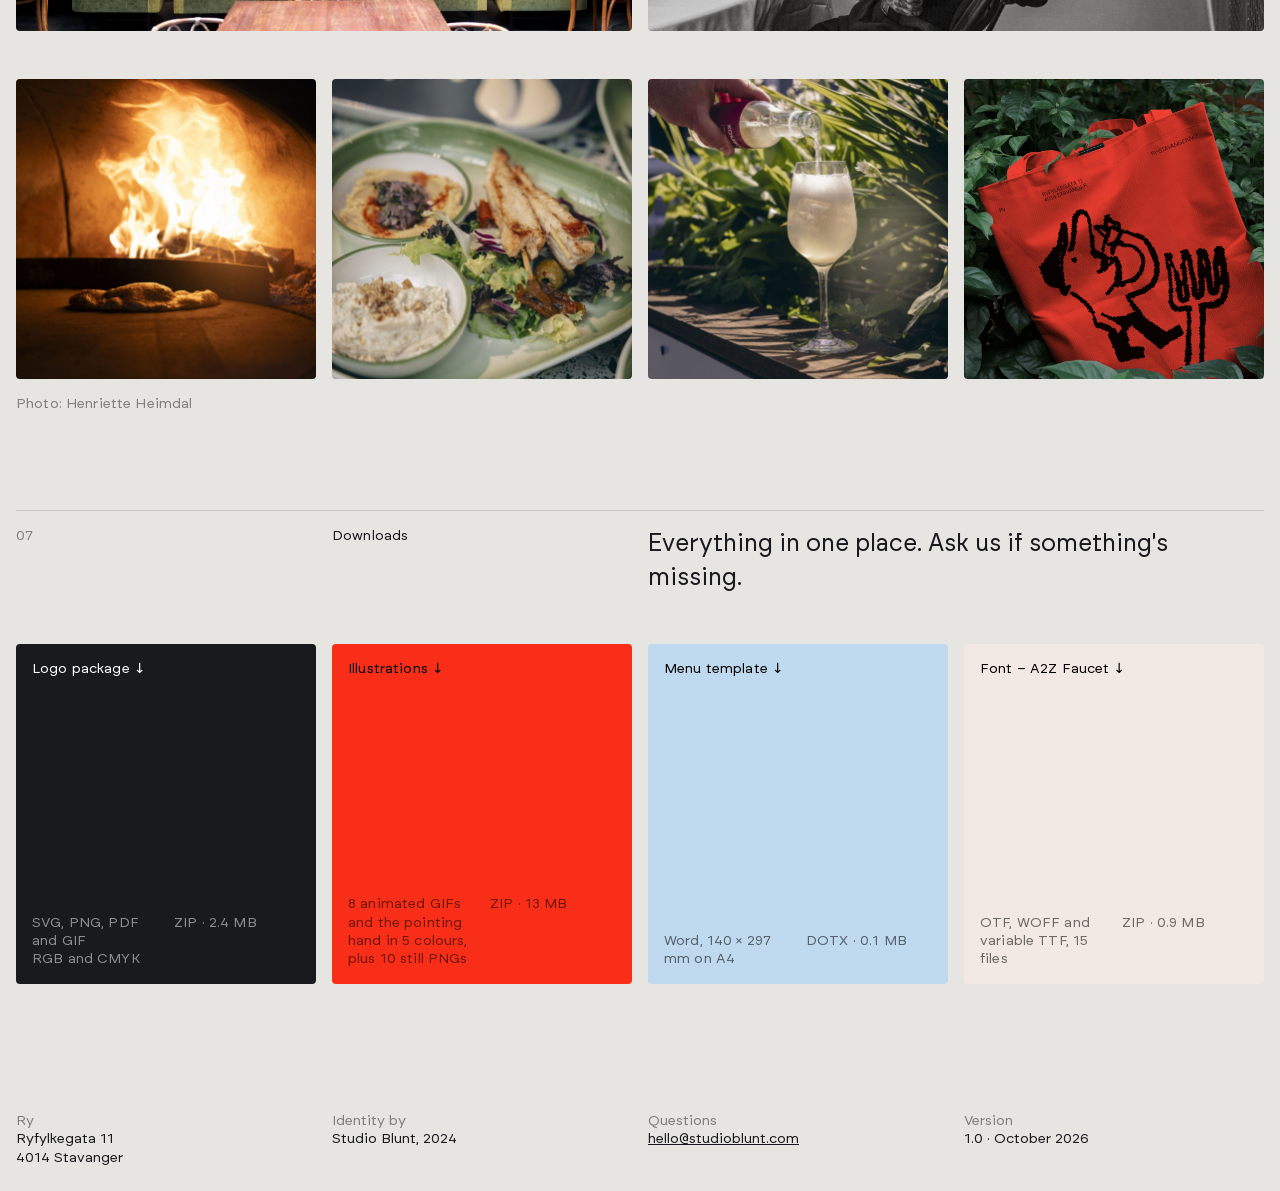
==== commit 0f6496ab: "Ry: clickable download boxes with hover" ====
--- a/ry/index.html
+++ b/ry/index.html
@@ -215,8 +215,14 @@
   /* ---------- DOWNLOADS ---------- */
   .downloads .box { aspect-ratio: auto; min-height: 340px; grid-column: span 3 }
   .downloads .box a.dl { text-decoration: none }
-  .downloads .box a.dl::after { content: " ↓" }
-  .downloads .box a.dl:hover { opacity: .6 }
+  /* The whole box is the link: the anchor's ::before covers the box. */
+  .downloads .box { position: relative; transition: transform var(--dur-2) var(--ease) }
+  .downloads .box a.dl::before { content: ""; position: absolute; inset: 0; border-radius: inherit }
+  .downloads .box a.dl::after { content: "↓"; display: inline-block; margin-left: .3em; transition: transform var(--dur-2) var(--ease) }
+  .downloads .box a.dl:hover, .downloads .box a.dl:focus-visible { opacity: 1 }
+  .downloads .box:hover, .downloads .box:focus-within { transform: translateY(-6px) }
+  .downloads .box:hover a.dl::after, .downloads .box:focus-within a.dl::after { transform: translateY(4px) }
+  @media (prefers-reduced-motion: reduce) { .downloads .box, .downloads .box a.dl::after { transition: none } }
   .box-spicy { background: var(--ry-spicy); color: #000; border-color: transparent }
   .box-spicy .box-muted { color: rgb(0 0 0 / .55) }
   .box-sky { background: var(--ry-skylight); color: #000 }
@@ -557,7 +563,7 @@
         <div class="box-bottom"><div class="box-row"><span class="cell-3 box-muted">Word, 140 × 297 mm on A4</span><span class="cell-3 box-muted">DOTX · 0.1 MB</span></div></div>
       </div>
       <div class="box box-pita">
-        <div class="box-top"><a class="dl" href="assets/downloads/A2Z_Faucet.zip" download>A2Z Faucet</a></div>
+        <div class="box-top"><a class="dl" href="assets/downloads/A2Z_Faucet.zip" download>Font – A2Z Faucet</a></div>
         <div class="box-bottom"><div class="box-row"><span class="cell-3 box-muted">OTF, WOFF and variable TTF, 15 files</span><span class="cell-3 box-muted">ZIP · 0.9 MB</span></div></div>
       </div>
     </div>
